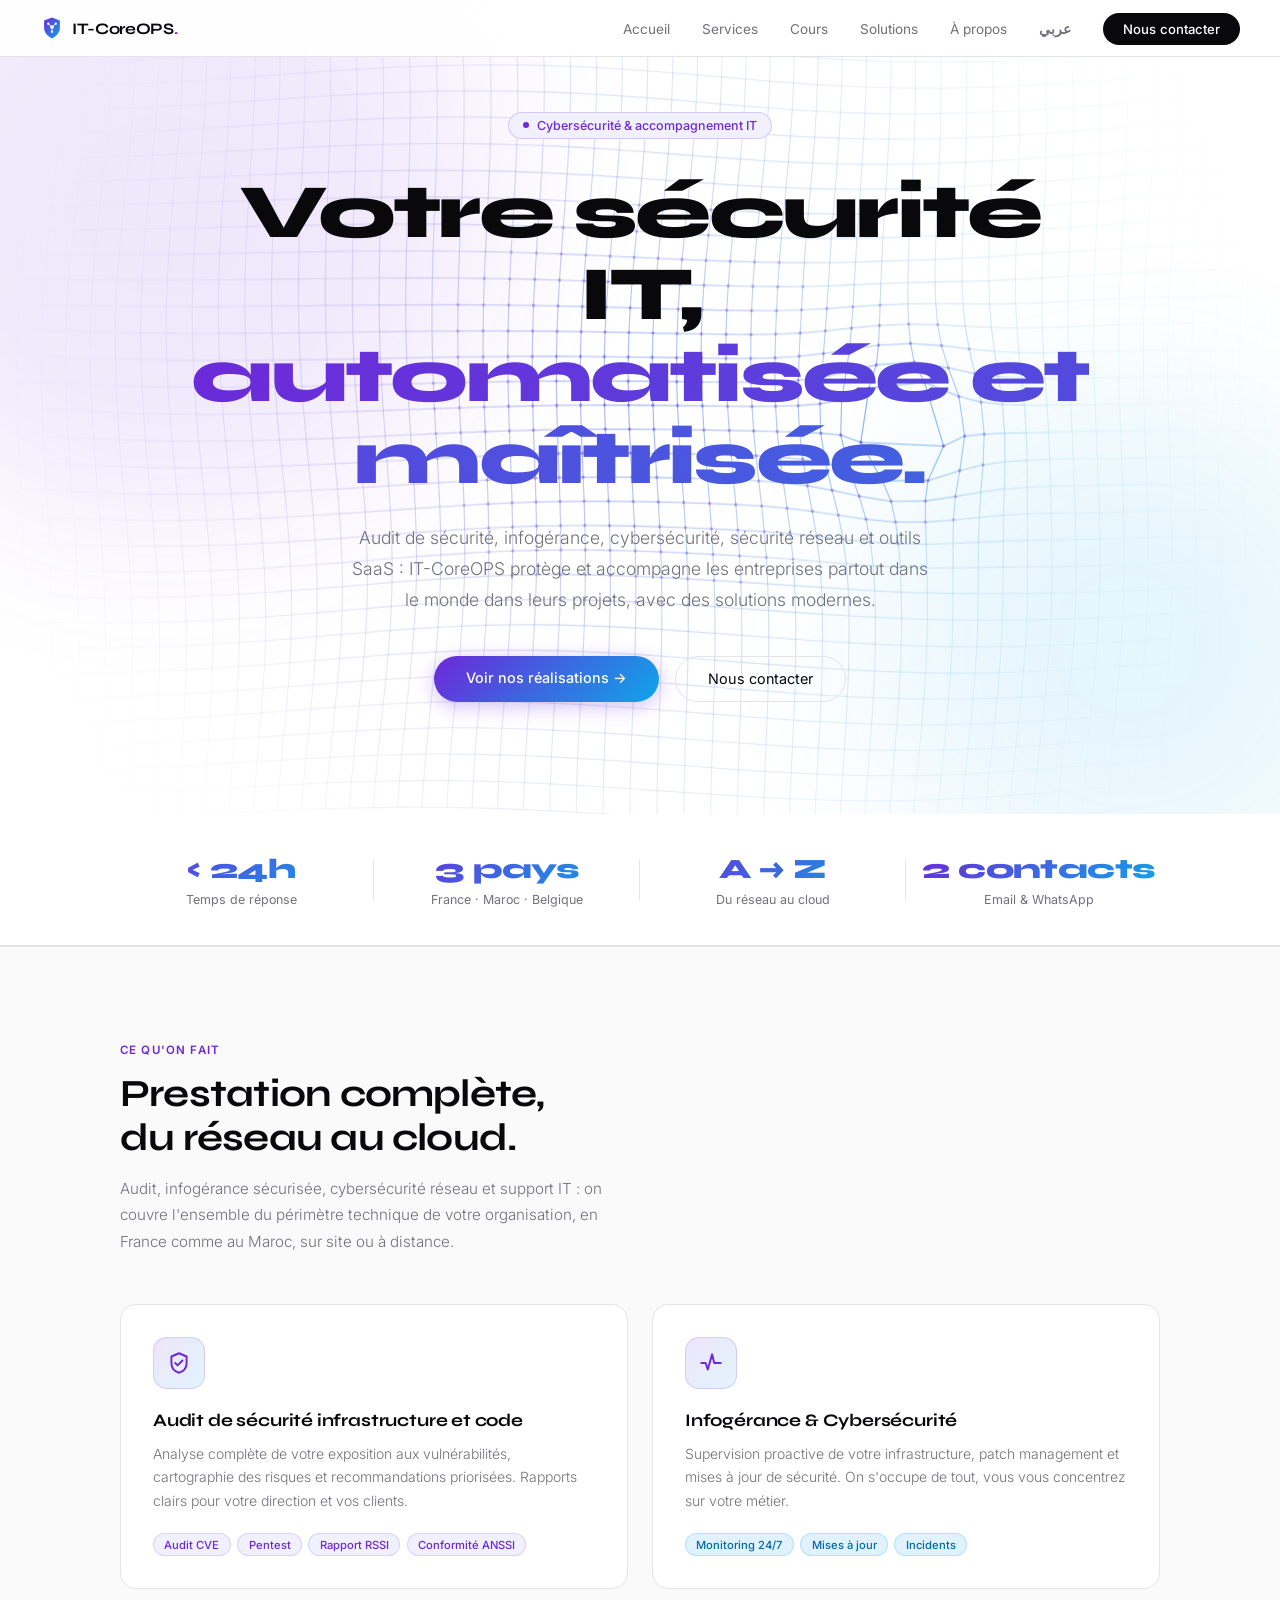
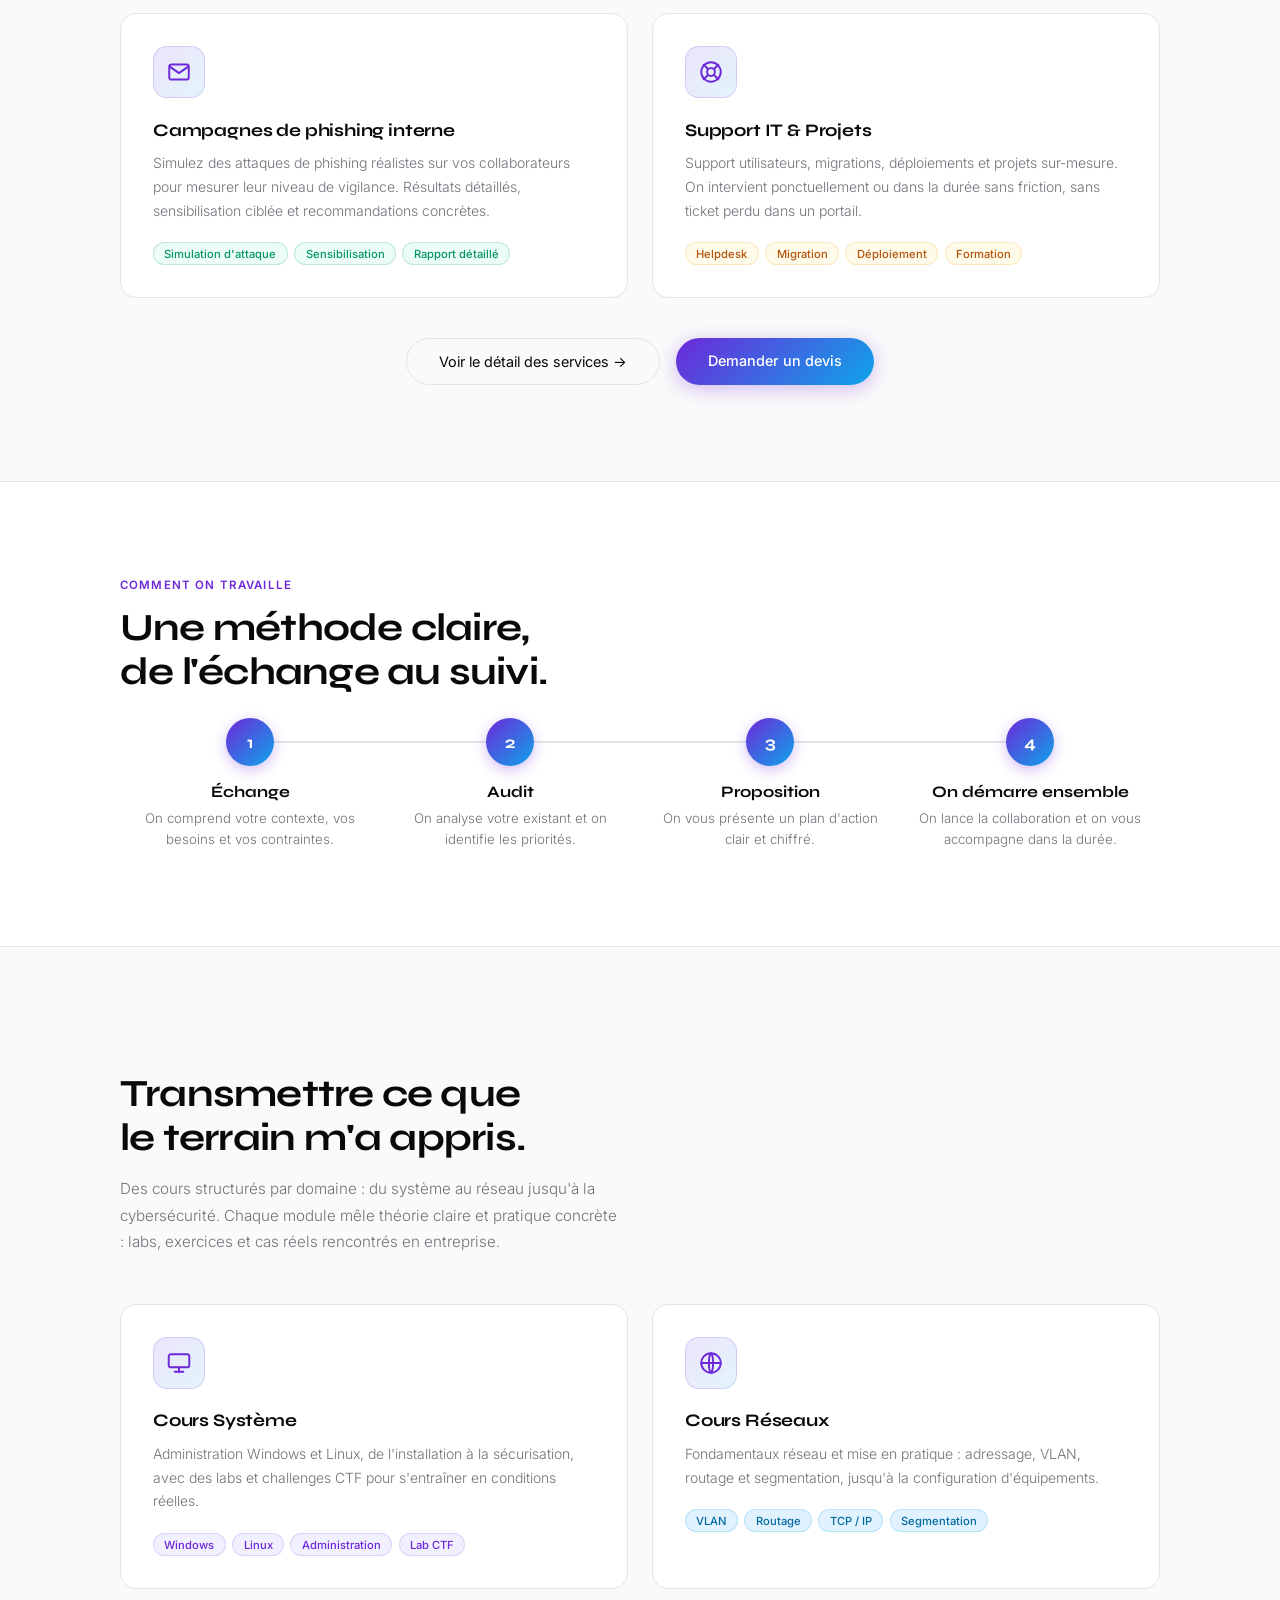
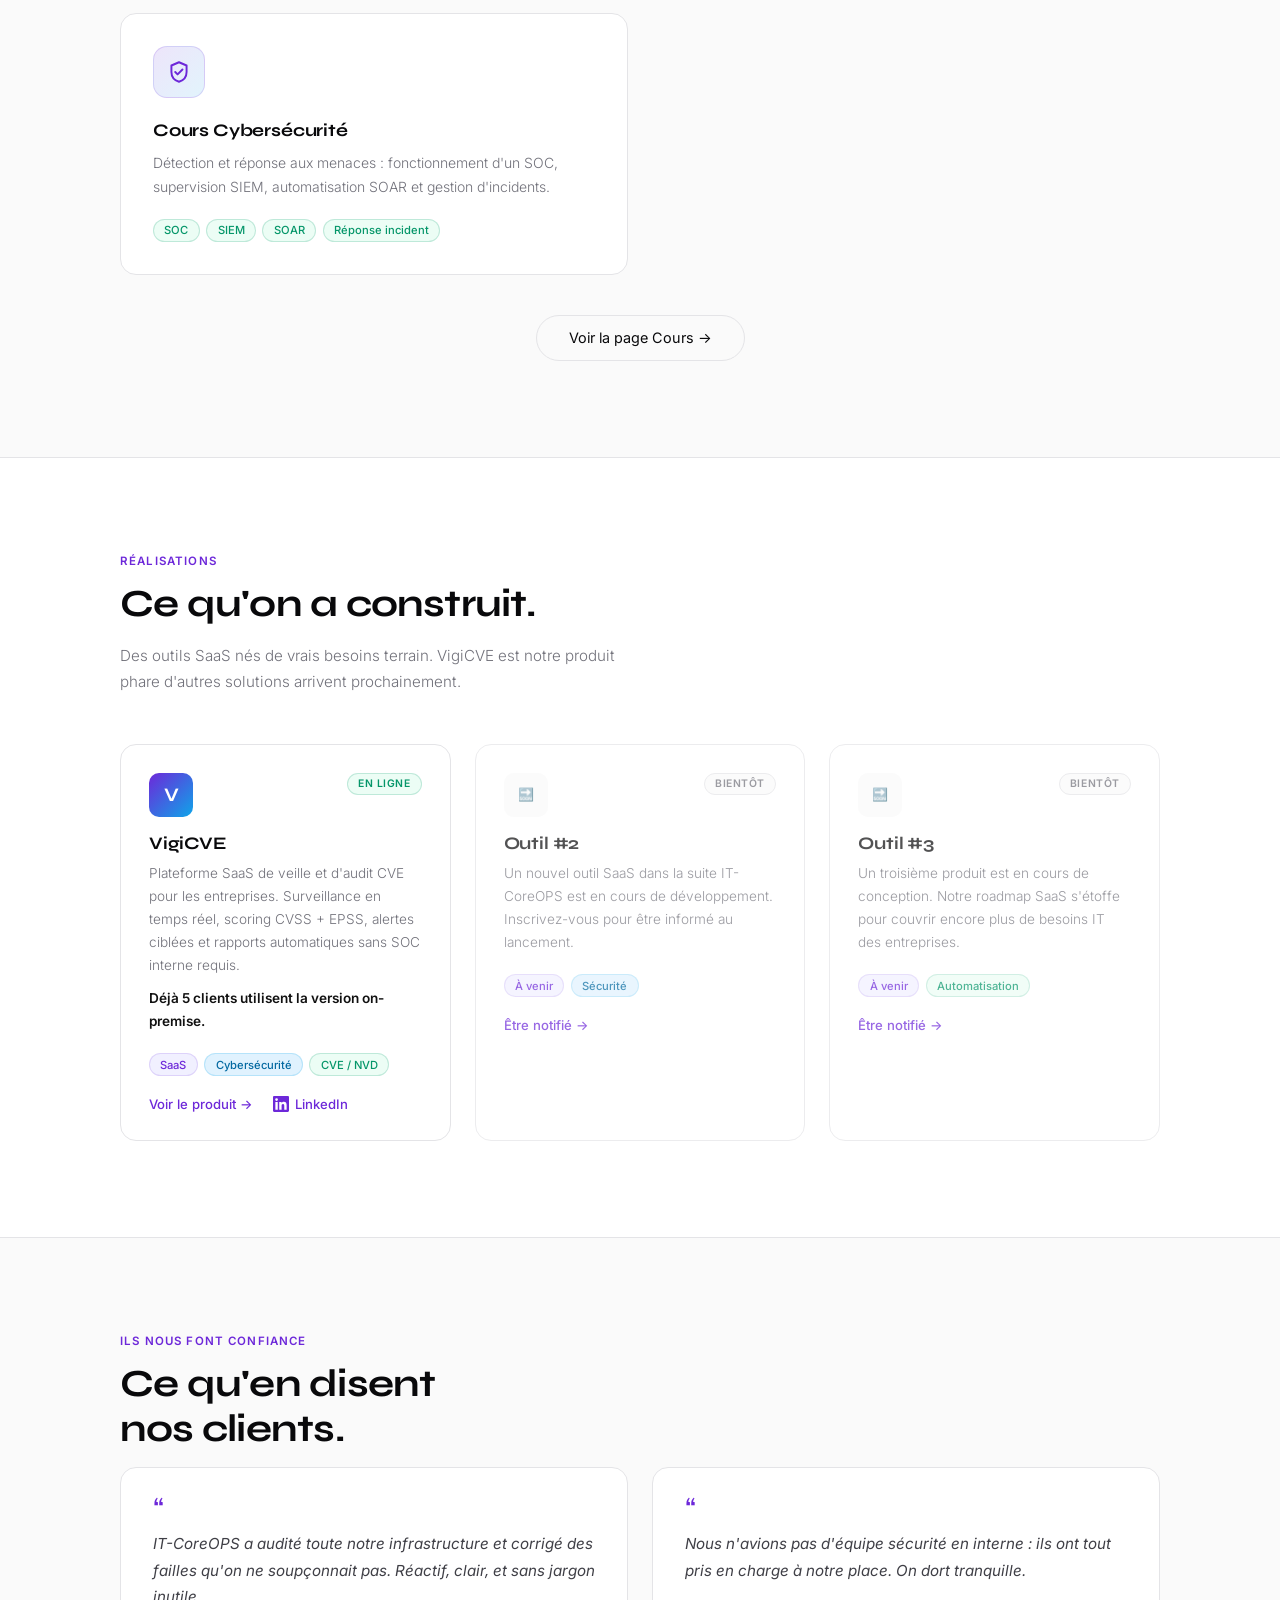
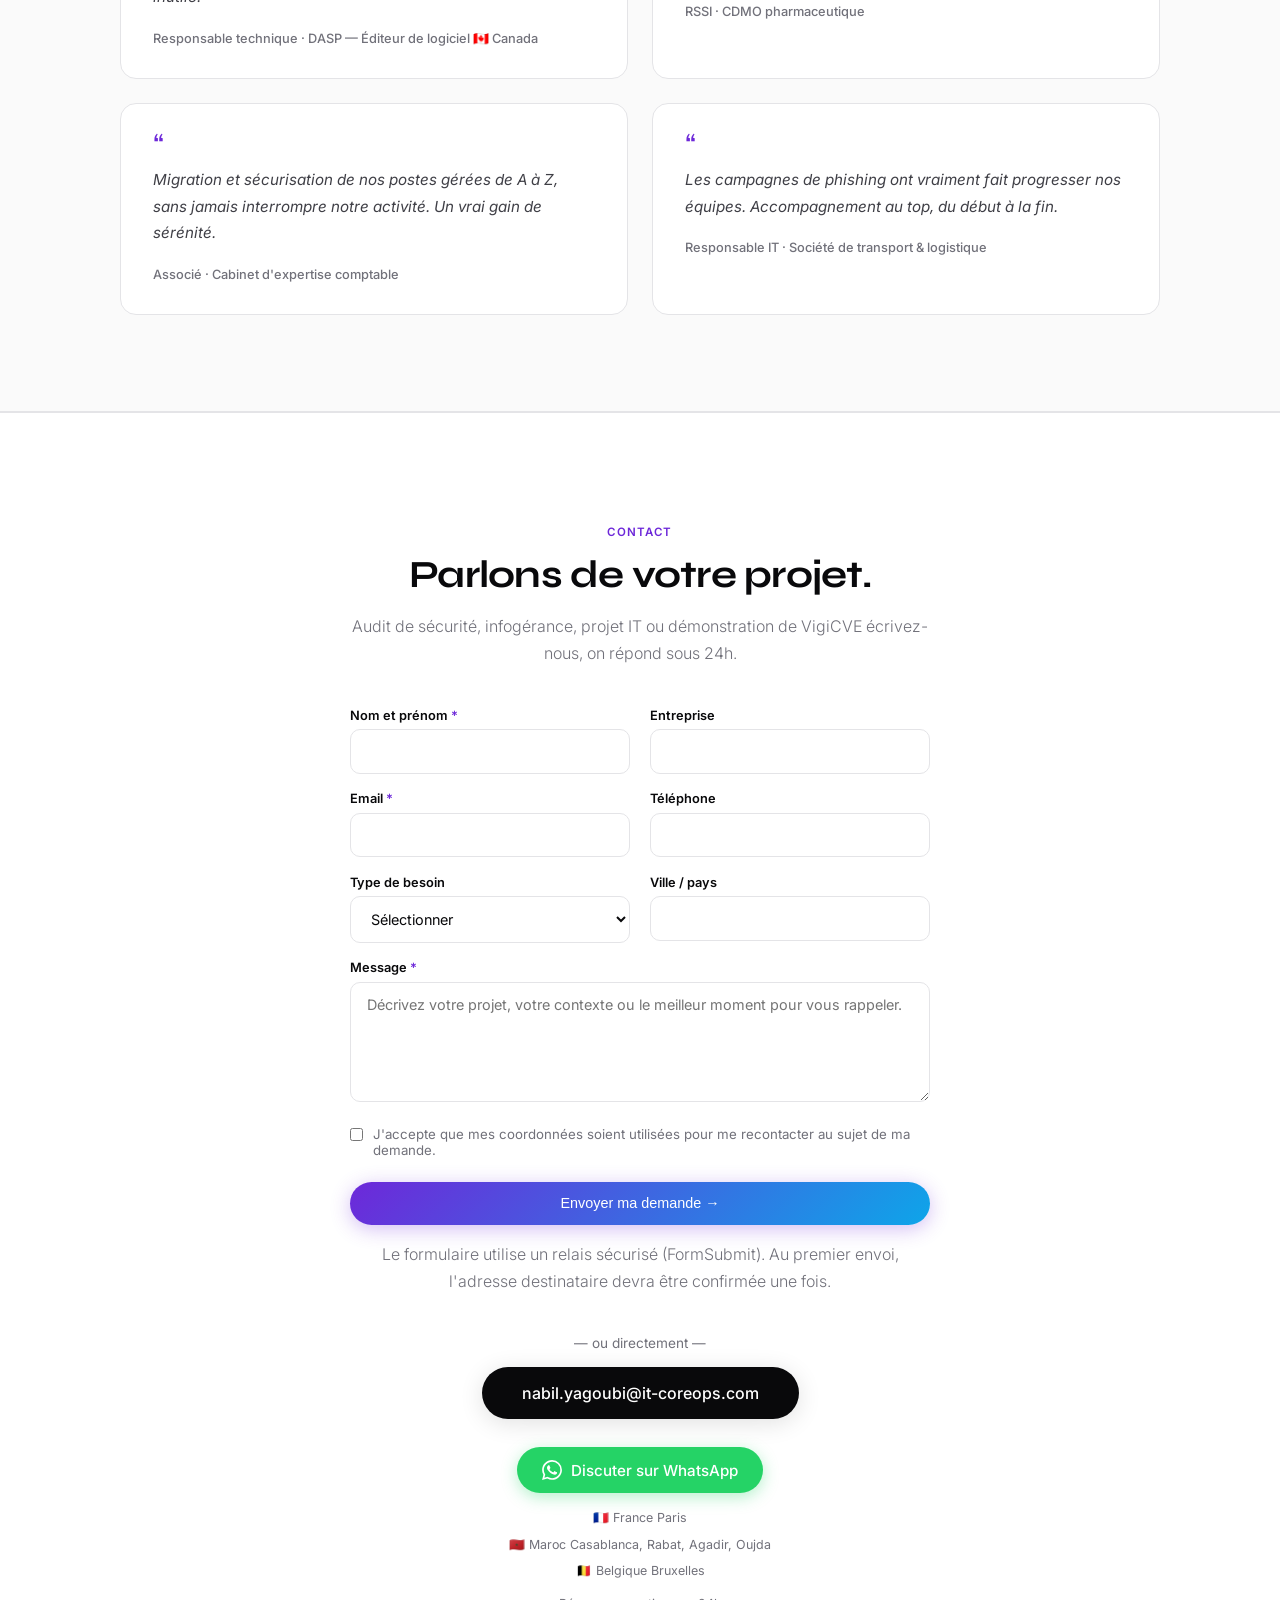
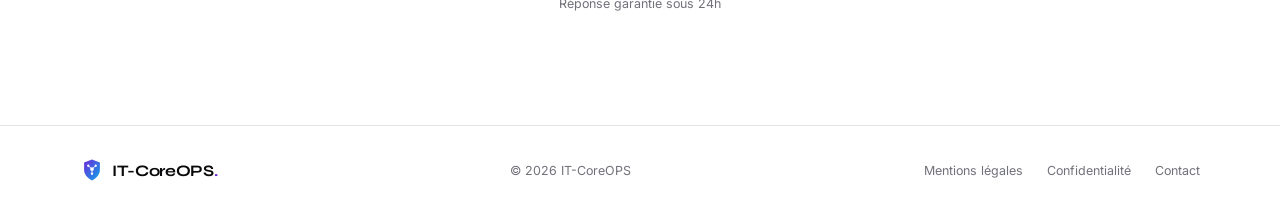
==== index.html @ c46dea43 "Fix icônes SVG (attributs inline) + cache-busting des assets CSS/JS Les icônes s'affichaient en noir" ====
<!DOCTYPE html>
<html lang="fr">
<head>
  <meta charset="UTF-8" />
  <meta name="viewport" content="width=device-width, initial-scale=1.0" />
  <title>IT-CoreOPS — Cybersécurité & infogérance pour entreprises</title>
  <meta name="description" content="IT-CoreOPS Audit de sécurité, infogérance, cybersécurité, sécurité réseau et outils SaaS. Basé en France, au Maroc et en Belgique." />
    <link rel="icon" type="image/svg+xml" href="favicon.svg" />
  <link rel="canonical" href="https://it-coreops.com/" />
  <link rel="alternate" hreflang="fr" href="https://it-coreops.com/" />
  <link rel="alternate" hreflang="ar" href="https://it-coreops.com/ar.html" />
  <link rel="alternate" hreflang="x-default" href="https://it-coreops.com/" />
  <meta name="robots" content="index, follow" />
  <meta property="og:type" content="website" />
  <meta property="og:site_name" content="IT-CoreOPS" />
  <meta property="og:locale" content="fr_FR" />
  <meta property="og:url" content="https://it-coreops.com/" />
  <meta property="og:title" content="IT-CoreOPS — Cybersécurité & infogérance pour entreprises" />
  <meta property="og:description" content="Audit de sécurité, infogérance, cybersécurité réseau et outils SaaS. Présent en France, au Maroc et en Belgique." />
  <meta property="og:image" content="https://it-coreops.com/og-image.png" />
  <meta property="og:image:width" content="1200" />
  <meta property="og:image:height" content="630" />
  <meta name="twitter:card" content="summary_large_image" />
  <meta name="twitter:title" content="IT-CoreOPS — Cybersécurité & infogérance pour entreprises" />
  <meta name="twitter:description" content="Audit de sécurité, infogérance, cybersécurité réseau et outils SaaS. Présent en France, au Maroc et en Belgique." />
  <meta name="twitter:image" content="https://it-coreops.com/og-image.png" />
  <script type="application/ld+json">
  {
    "@context": "https://schema.org",
    "@type": "Organization",
    "name": "IT-CoreOPS",
    "url": "https://it-coreops.com/",
    "logo": "https://it-coreops.com/logo.png",
    "image": "https://it-coreops.com/og-image.png",
    "description": "Audit de sécurité, infogérance, cybersécurité réseau et outils SaaS pour les entreprises.",
    "founder": { "@type": "Person", "name": "Nabil Yagoubi" },
    "areaServed": ["FR", "MA", "BE"],
    "knowsAbout": ["Cybersécurité", "Audit de sécurité", "Infogérance", "Sécurité réseau", "CVE", "SaaS"],
    "sameAs": ["https://www.linkedin.com/company/vigi-cve/"],
    "contactPoint": {
      "@type": "ContactPoint",
      "contactType": "customer support",
      "url": "https://it-coreops.com/#contact"
    }
  }
  </script>
  <link rel="preconnect" href="https://fonts.googleapis.com" />
  <link rel="preconnect" href="https://fonts.gstatic.com" crossorigin />
  <link href="https://fonts.googleapis.com/css2?family=Syne:wght@600;700;800&family=Inter:ital,wght@0,300;0,400;0,500;0,600;1,300&display=swap" rel="stylesheet" />
  <style>
    *, *::before, *::after { box-sizing: border-box; margin: 0; padding: 0; }

    :root {
      --white: #FFFFFF;
      --black: #09090B;
      --violet: #6D28D9;
      --violet-l: #7C3AED;
      --sky: #0EA5E9;
      --lavender: #F1F0FF;
      --surface: #FAFAFA;
      --border: #E4E4E7;
      --muted: #71717A;
      --dark: #18181B;
      --grad: linear-gradient(135deg, #6D28D9 0%, #0EA5E9 100%);
      --syne: 'Syne', sans-serif;
      --inter: 'Inter', sans-serif;
    }

    html { scroll-behavior: smooth; }

    body {
      font-family: var(--inter);
      background: var(--white);
      color: var(--black);
      overflow-x: hidden;
    }

    /* ─── NAV ─── */
    nav {
      position: fixed; top: 0; left: 0; right: 0; z-index: 100;
      display: flex; align-items: center; justify-content: space-between;
      padding: 1rem 2.5rem;
      background: rgba(255,255,255,0.88);
      backdrop-filter: blur(16px);
      border-bottom: 1px solid var(--border);
    }
    .logo {
      font-family: var(--syne); font-size: 1rem; font-weight: 700;
      color: var(--black); letter-spacing: -0.02em; text-decoration: none;
    }
    .logo-dot { color: var(--violet); }
    .nav-links { list-style: none; display: flex; align-items: center; gap: 2rem; }
    .nav-links a {
      font-size: 0.85rem; color: var(--muted); text-decoration: none; transition: color .2s;
    }
    .nav-links a:hover { color: var(--black); }
    .nav-btn {
      font-size: 0.82rem !important; font-weight: 500 !important;
      color: var(--white) !important; background: var(--black);
      padding: .5rem 1.25rem; border-radius: 100px; transition: opacity .2s !important;
    }
    .nav-btn:hover { opacity: .75; }

    /* ─── HERO ─── */
    .hero {
      position: relative; min-height: 68vh;
      display: flex; flex-direction: column;
      align-items: center; justify-content: center;
      text-align: center;
      padding: 7rem 2rem 3.5rem;
      overflow: hidden;
    }
    .blob {
      position: absolute; border-radius: 50%;
      filter: blur(90px); opacity: .10; pointer-events: none;
    }
    .blob-1 { width:650px;height:650px;background:var(--violet);top:-120px;left:-160px;animation:d1 20s ease-in-out infinite alternate; }
    .blob-2 { width:500px;height:500px;background:var(--sky);bottom:-80px;right:-100px;animation:d2 24s ease-in-out infinite alternate; }
    @keyframes d1 { to { transform:translate(60px,40px); } }
    @keyframes d2 { to { transform:translate(-50px,-30px); } }

    /* Maillage animé en fond du hero */
    .hero-mesh { position:absolute; inset:0; width:100%; height:100%; z-index:0; pointer-events:none; }
    .hero > *:not(.hero-mesh):not(.blob) { position:relative; z-index:2; }

    .hero-tag {
      display: inline-flex; align-items: center; gap: .45rem;
      font-size: .78rem; font-weight: 500; color: var(--violet);
      background: var(--lavender); border: 1px solid rgba(109,40,217,.2);
      padding: .3rem .9rem; border-radius: 100px; margin-bottom: 2rem;
    }
    .tag-dot {
      width:6px;height:6px;border-radius:50%;background:var(--violet);
      animation: pulse 2s ease-in-out infinite;
    }
    @keyframes pulse { 0%,100%{transform:scale(1);opacity:1} 50%{transform:scale(.7);opacity:.5} }

    .hero h1 {
      font-family: var(--syne);
      font-size: clamp(2.6rem, 6vw, 5.2rem);
      font-weight: 800; line-height: 1.07; letter-spacing: -.035em;
      max-width: 900px; margin-bottom: 1.5rem;
    }
    .g { background: var(--grad); -webkit-background-clip:text; -webkit-text-fill-color:transparent; background-clip:text; background-size:220% 220%; animation:itcGrad 9s ease infinite; }
    @keyframes itcGrad { 0%,100%{background-position:0% 50%;} 50%{background-position:100% 50%;} }
    @media (prefers-reduced-motion:reduce) { .g { animation:none; } }

    .hero-sub {
      font-size: 1.1rem; color: var(--muted); max-width: 54ch;
      line-height: 1.75; font-weight: 300; margin-bottom: 2.5rem;
    }
    .hero-actions { display:flex; gap:1rem; justify-content:center; flex-wrap:wrap; margin-bottom:3.5rem; }

    .btn-g {
      font-size:.9rem; font-weight:500; padding:.85rem 2rem;
      background:var(--grad); color:var(--white); border:none;
      border-radius:100px; text-decoration:none; cursor:pointer;
      transition:opacity .2s, transform .2s;
      box-shadow:0 4px 20px rgba(109,40,217,.3);
    }
    .btn-g:hover { opacity:.88; transform:translateY(-1px); }

    .btn-out {
      font-size:.9rem; font-weight:400; padding:.85rem 2rem;
      background:transparent; color:var(--black);
      border:1.5px solid var(--border); border-radius:100px;
      text-decoration:none; transition:border-color .2s, background .2s;
    }
    .btn-out:hover { border-color:#A1A1AA; background:var(--surface); }

    .flags {
      display:flex; gap:1.5rem; justify-content:center; flex-wrap:wrap;
      font-size:.82rem; color:var(--muted);
    }
    .flag-item { display:flex; align-items:center; gap:.4rem; }
    .flag-sep { color:var(--border); }

    /* ─── SECTION SHARED ─── */
    .section { max-width:1120px; margin:0 auto; padding:6rem 2.5rem; }
    .eyebrow {
      font-size:.72rem; font-weight:600; letter-spacing:.1em;
      text-transform:uppercase; color:var(--violet); margin-bottom:.9rem;
    }
    .section-h {
      font-family:var(--syne); font-size:clamp(1.8rem,3vw,2.6rem);
      font-weight:700; letter-spacing:-.02em; line-height:1.15; margin-bottom:1rem;
    }
    .section-sub {
      color:var(--muted); font-size:.95rem; line-height:1.75;
      font-weight:300; max-width:56ch; margin-bottom:3rem;
    }

    /* ─── SERVICES ─── */
    .services-bg { background:var(--surface); border-top:1px solid var(--border); border-bottom:1px solid var(--border); }

    .services-grid {
      display:grid; grid-template-columns:repeat(2,1fr); gap:1.5rem;
    }
    .scard {
      background:var(--white); border:1.5px solid var(--border);
      border-radius:16px; padding:2rem;
      transition:border-color .2s, box-shadow .2s, transform .2s;
      position:relative; overflow:hidden;
    }
    .scard::before {
      content:''; position:absolute; top:0;left:0;right:0; height:3px;
      background:var(--grad); transform:scaleX(0); transform-origin:left;
      transition:transform .3s ease;
    }
    .scard:hover { border-color:rgba(109,40,217,.25); box-shadow:0 8px 30px rgba(109,40,217,.07); transform:translateY(-3px); }
    .scard:hover::before { transform:scaleX(1); }

    .scard-icon { font-size:1.6rem; margin-bottom:1.25rem; }
    .scard-title { font-family:var(--syne); font-size:1.1rem; font-weight:700; margin-bottom:.65rem; letter-spacing:-.01em; }
    .scard-desc { font-size:.875rem; color:var(--muted); line-height:1.7; font-weight:300; margin-bottom:1.25rem; }
    .tag-row { display:flex; flex-wrap:wrap; gap:.4rem; }
    .stag {
      font-size:.7rem; font-weight:500; padding:.22rem .65rem;
      background:var(--lavender); color:var(--violet);
      border-radius:100px; border:1px solid rgba(109,40,217,.15);
    }
    .stag-sky { background:#E0F2FE; color:#0369A1; border-color:rgba(14,165,233,.2); }
    .stag-green { background:#ECFDF5; color:#059669; border-color:rgba(5,150,105,.2); }
    .stag-amber { background:#FFFBEB; color:#B45309; border-color:rgba(245,158,11,.2); }

    /* ─── IA ─── */
    .ia-bg { background:var(--black); color:var(--white); }

    .ia-inner {
      max-width:1120px; margin:0 auto; padding:6rem 2.5rem;
      display:grid; grid-template-columns:1fr 1fr; gap:5rem; align-items:center;
    }
    .ia-inner .eyebrow { color:var(--sky); }
    .ia-inner .section-h { color:var(--white); }
    .ia-inner .section-sub { color:#A1A1AA; margin-bottom:2rem; }

    .ia-pills { display:flex; flex-direction:column; gap:.75rem; }
    .ia-pill {
      display:flex; align-items:flex-start; gap:.9rem;
      background:#111113; border:1px solid #27272A;
      border-radius:12px; padding:1rem 1.25rem;
      transition:border-color .2s;
    }
    .ia-pill:hover { border-color:#3F3F46; }
    .ia-pill-icon { font-size:1.1rem; flex-shrink:0; margin-top:.1rem; }
    .ia-pill-title { font-weight:500; font-size:.88rem; margin-bottom:.2rem; }
    .ia-pill-desc { font-size:.8rem; color:#71717A; line-height:1.6; }

    .ia-visual {
      background:#0D0D0F; border:1px solid #27272A;
      border-radius:16px; padding:1.5rem; position:relative; overflow:hidden;
    }
    .ia-visual::before {
      content:''; position:absolute;
      top:-60px; right:-60px; width:200px; height:200px;
      background:radial-gradient(circle, rgba(109,40,217,.3) 0%, transparent 70%);
    }
    .ia-bar { margin-bottom:1rem; }
    .ia-bar-label {
      display:flex; justify-content:space-between;
      font-size:.72rem; color:#71717A; margin-bottom:.4rem;
    }
    .ia-bar-label span:last-child { color:var(--sky); }
    .bar-track { height:5px; background:#27272A; border-radius:3px; overflow:hidden; }
    .bar-fill { height:100%; border-radius:3px; background:var(--grad); }
    .ia-stat-grid { display:grid; grid-template-columns:1fr 1fr; gap:.75rem; margin-top:1.5rem; }
    .ia-stat {
      background:#111113; border:1px solid #27272A;
      border-radius:10px; padding:.9rem 1rem; text-align:center;
    }
    .ia-stat-val {
      font-family:var(--syne); font-size:1.4rem; font-weight:700;
      background:var(--grad); -webkit-background-clip:text;
      -webkit-text-fill-color:transparent; background-clip:text;
    }
    .ia-stat-label { font-size:.72rem; color:#71717A; margin-top:.2rem; }

    /* ─── RÉALISATIONS ─── */
    .projects-grid { display:grid; grid-template-columns:repeat(3,1fr); gap:1.5rem; }

    .pcard {
      border:1.5px solid var(--border); border-radius:16px;
      overflow:hidden; transition:transform .2s, box-shadow .2s;
      background:var(--white);
    }
    .pcard:hover { transform:translateY(-4px); box-shadow:0 12px 40px rgba(0,0,0,.08); }

    .pcard-header {
      padding:1.75rem 1.75rem 1rem;
      display:flex; align-items:flex-start; justify-content:space-between;
    }
    .pcard-logo {
      width:44px; height:44px; border-radius:10px;
      display:flex; align-items:center; justify-content:center;
      font-size:1.2rem; font-weight:700; font-family:var(--syne);
    }
    .logo-vigicve { background:var(--grad); color:var(--white); }
    .logo-soon { background:var(--surface); color:var(--muted); font-size:.8rem; }

    .pcard-badge {
      font-size:.65rem; font-weight:600; letter-spacing:.05em;
      padding:.22rem .65rem; border-radius:100px; text-transform:uppercase;
    }
    .badge-live { background:#ECFDF5; color:#059669; border:1px solid rgba(5,150,105,.2); }
    .badge-soon { background:var(--surface); color:var(--muted); border:1px solid var(--border); }

    .pcard-body { padding:0 1.75rem 1.75rem; }
    .pcard-title { font-family:var(--syne); font-size:1.1rem; font-weight:700; margin-bottom:.5rem; letter-spacing:-.01em; }
    .pcard-desc { font-size:.85rem; color:var(--muted); line-height:1.7; font-weight:300; margin-bottom:1.25rem; }
    .pcard-tags { display:flex; flex-wrap:wrap; gap:.4rem; }

    .pcard-link {
      display:inline-flex; align-items:center; gap:.35rem;
      font-size:.82rem; font-weight:500; color:var(--violet);
      text-decoration:none; margin-top:1.25rem;
      transition:gap .2s;
    }
    .pcard-link:hover { gap:.6rem; }

    /* ─── CTA ─── */
    .cta-section { padding:7rem 2.5rem; text-align:center; }
    .cta-inner { max-width:580px; margin:0 auto; }
    .cta-inner .section-h { margin-bottom:1rem; }
    .cta-inner p { color:var(--muted); font-size:1rem; line-height:1.7; font-weight:300; margin-bottom:2.5rem; }
    .cta-email {
      display:inline-block; font-size:1rem; font-weight:500;
      color:var(--white); background:var(--black);
      padding:1rem 2.5rem; border-radius:100px; text-decoration:none;
      transition:opacity .2s, transform .2s;
      box-shadow:0 4px 24px rgba(0,0,0,.12);
    }
    .cta-email:hover { opacity:.82; transform:translateY(-2px); }
    .cta-note { margin-top:1rem; font-size:.78rem; color:var(--muted); }

    /* ─── FOOTER ─── */
    footer { border-top:1px solid var(--border); padding:2rem 2.5rem; }
    .footer-inner {
      max-width:1120px; margin:0 auto;
      display:flex; justify-content:space-between; align-items:center;
    }
    .footer-copy { font-size:.78rem; color:var(--muted); }
    .footer-right { display:flex; gap:1.5rem; }
    .footer-link { font-size:.78rem; color:var(--muted); text-decoration:none; transition:color .2s; }
    .footer-link:hover { color:var(--black); }

    /* ─── BANDE DE CONFIANCE ─── */
    .trust-band { background:var(--white); border-bottom:1px solid var(--border); }
    .trust-inner { max-width:1120px; margin:0 auto; padding:2.4rem 2.5rem; display:grid; grid-template-columns:repeat(4,1fr); gap:1.5rem; }
    .trust-item { text-align:center; position:relative; }
    .trust-item:not(:last-child)::after { content:''; position:absolute; right:-.75rem; top:50%; transform:translateY(-50%); height:40px; width:1px; background:var(--border); }
    .trust-item b { display:block; font-family:var(--syne); font-size:1.75rem; font-weight:800; letter-spacing:-.02em; background:var(--grad); -webkit-background-clip:text; background-clip:text; -webkit-text-fill-color:transparent; }
    .trust-item span { display:block; font-size:.78rem; color:var(--muted); margin-top:.35rem; }
    @media (max-width:720px) { .trust-inner { grid-template-columns:1fr 1fr; gap:2rem 1rem; } .trust-item:nth-child(2)::after { display:none; } }

    /* ─── APPARITION AU SCROLL ─── */
    .reveal { opacity:0; transform:translateY(28px); transition:opacity .7s cubic-bezier(.22,.61,.36,1), transform .7s cubic-bezier(.22,.61,.36,1); }
    .reveal.in { opacity:1; transform:none; }
    @media (prefers-reduced-motion:reduce) { .reveal { opacity:1 !important; transform:none !important; transition:none; } }

    /* ─── RESPONSIVE ─── */
    @media (max-width:960px) {
      .nav-links { display:none; }
      .services-grid { grid-template-columns:1fr; }
      .ia-inner { grid-template-columns:1fr; gap:3rem; }
      .projects-grid { grid-template-columns:1fr; }
    }
    /* ─── PROCESS / STEPS ─── */
    .steps { display:flex; margin-top:1.5rem; }
    .step { flex:1; position:relative; padding:0 .75rem; text-align:center; }
    .step:not(:last-child)::after { content:''; position:absolute; top:23px; left:50%; width:100%; height:2px; background:var(--border); z-index:0; }
    .step-num { width:48px; height:48px; border-radius:50%; background:var(--grad); color:#fff; font-family:var(--syne); font-weight:700; font-size:1.05rem; display:flex; align-items:center; justify-content:center; margin:0 auto 1rem; position:relative; z-index:1; box-shadow:0 4px 14px rgba(109,40,217,.3); }
    .step-title { font-family:var(--syne); font-weight:700; font-size:1rem; margin-bottom:.4rem; }
    .step-desc { font-size:.83rem; color:var(--muted); line-height:1.6; font-weight:300; }
    @media (max-width:820px) {
      .steps { flex-direction:column; gap:1.75rem; }
      .step { padding:0; }
      .step:not(:last-child)::after { display:none; }
    }

    /* ─── FORMULAIRE CONTACT ─── */
    .cform { max-width:720px; margin:2.5rem auto 0; text-align:left; }
    .cform-grid { display:grid; grid-template-columns:1fr 1fr; gap:1.1rem 1.25rem; }
    .cform .full { grid-column:1 / -1; }
    .cform label.fld { display:block; font-size:.8rem; font-weight:600; margin-bottom:.4rem; color:var(--black); }
    .cform .req { color:var(--violet); }
    .cform input, .cform select, .cform textarea {
      width:100%; padding:.8rem 1rem; border:1.5px solid var(--border); border-radius:10px;
      font-family:inherit; font-size:.9rem; background:var(--white); color:var(--black); transition:border-color .2s;
    }
    .cform input:focus, .cform select:focus, .cform textarea:focus { outline:none; border-color:var(--violet); }
    .cform textarea { resize:vertical; min-height:120px; }
    .cform-consent { display:flex; align-items:flex-start; gap:.6rem; font-size:.83rem; color:var(--muted); margin:1.25rem 0 1.5rem; }
    .cform-consent input { width:auto; margin-top:.15rem; flex-shrink:0; }
    .cform-submit { width:100%; justify-content:center; border:none; cursor:pointer; }
    .cform-hint { font-size:.75rem; color:var(--muted); margin-top:1rem; text-align:center; }
    @media (max-width:620px) { .cform-grid { grid-template-columns:1fr; } }

    @media (prefers-reduced-motion:reduce) {
      .blob,.tag-dot { animation:none; }
      .btn-g:hover,.cta-email:hover,.pcard:hover,.scard:hover { transform:none; }
    }
  </style>
  <link rel="stylesheet" href="ui.css?v=2" />
</head>
<body>

<!-- NAV -->
<nav>
  <a href="#" class="logo" style="display:inline-flex;align-items:center;gap:.5rem"><img src="logo.svg" alt="" width="24" height="24" style="display:block"/><span>IT-CoreOPS<span class="logo-dot">.</span></span></a>
  <ul class="nav-links">
    <li><a href="#">Accueil</a></li>
    <li><a href="services.html">Services</a></li>
    <li><a href="cours.html">Cours</a></li>
    <li><a href="solutions.html">Solutions</a></li>
    <li><a href="a-propos.html">À propos</a></li>
    <li><a href="ar.html" style="font-weight:600">عربي</a></li>
    <li><a href="#contact" class="nav-btn">Nous contacter</a></li>
  </ul>
</nav>

<!-- HERO -->
<section class="hero">
  <canvas class="hero-mesh" id="heroMesh" aria-hidden="true"></canvas>
  <div class="blob blob-1"></div>
  <div class="blob blob-2"></div>

  <div class="hero-tag"><span class="tag-dot"></span>Cybersécurité &amp; accompagnement IT</div>

  <h1>
    Votre sécurité IT,<br />
    <span class="g">automatisée et maîtrisée.</span>
  </h1>

  <p class="hero-sub">
    Audit de sécurité, infogérance, cybersécurité, sécurité réseau et outils SaaS : IT-CoreOPS protège et accompagne les entreprises partout dans le monde dans leurs projets, avec des solutions modernes.
  </p>

  <div class="hero-actions">
    <a href="#realisations" class="btn-g">Voir nos réalisations →</a>
    <a href="#contact" class="btn-out">Nous contacter</a>
  </div>
</section>

<!-- BANDE DE CONFIANCE -->
<div class="trust-band">
  <div class="trust-inner">
    <div class="trust-item"><b>&lt; 24h</b><span>Temps de réponse</span></div>
    <div class="trust-item"><b>3 pays</b><span>France · Maroc · Belgique</span></div>
    <div class="trust-item"><b>A → Z</b><span>Du réseau au cloud</span></div>
    <div class="trust-item"><b>2 contacts</b><span>Email &amp; WhatsApp</span></div>
  </div>
</div>

<!-- SERVICES -->
<div class="services-bg" id="services">
  <div class="section">
    <div class="eyebrow">Ce qu'on fait</div>
    <h2 class="section-h">Prestation complète,<br/>du réseau au cloud.</h2>
    <p class="section-sub">
      Audit, infogérance sécurisée, cybersécurité réseau et support IT : on couvre l'ensemble du périmètre technique de votre organisation, en France comme au Maroc, sur site ou à distance.
    </p>

    <div class="services-grid">
      <div class="scard">
        <div class="scard-icon"><svg viewBox="0 0 24 24" fill="none" stroke="#6D28D9" stroke-width="1.8" stroke-linecap="round" stroke-linejoin="round"><path d="M12 3l7 3v6c0 4.6-3.1 7.8-7 9-3.9-1.2-7-4.4-7-9V6l7-3z"/><path d="M8.5 12l2.2 2.2 4.5-4.5"/></svg></div>
        <div class="scard-title">Audit de sécurité infrastructure et code</div>
        <div class="scard-desc">Analyse complète de votre exposition aux vulnérabilités, cartographie des risques et recommandations priorisées. Rapports clairs pour votre direction et vos clients.</div>
        <div class="tag-row">
          <span class="stag">Audit CVE</span>
          <span class="stag">Pentest</span>
          <span class="stag">Rapport RSSI</span>
          <span class="stag">Conformité ANSSI</span>
        </div>
      </div>

      <div class="scard">
        <div class="scard-icon"><svg viewBox="0 0 24 24" fill="none" stroke="#6D28D9" stroke-width="1.8" stroke-linecap="round" stroke-linejoin="round"><path d="M3 12h4l2 6 4-14 2 8h6"/></svg></div>
        <div class="scard-title">Infogérance & Cybersécurité</div>
        <div class="scard-desc">Supervision proactive de votre infrastructure, patch management et mises à jour de sécurité. On s'occupe de tout, vous vous concentrez sur votre métier.</div>
        <div class="tag-row">
          <span class="stag stag-sky">Monitoring 24/7</span>
          <span class="stag stag-sky">Mises à jour</span>
          <span class="stag stag-sky">Incidents</span>
        </div>
      </div>

      <div class="scard">
        <div class="scard-icon"><svg viewBox="0 0 24 24" fill="none" stroke="#6D28D9" stroke-width="1.8" stroke-linecap="round" stroke-linejoin="round"><rect x="3" y="5" width="18" height="14" rx="2"/><path d="M3.5 7l8.5 6 8.5-6"/></svg></div>
        <div class="scard-title">Campagnes de phishing interne</div>
        <div class="scard-desc">Simulez des attaques de phishing réalistes sur vos collaborateurs pour mesurer leur niveau de vigilance. Résultats détaillés, sensibilisation ciblée et recommandations concrètes.</div>
        <div class="tag-row">
          <span class="stag stag-green">Simulation d'attaque</span>
          <span class="stag stag-green">Sensibilisation</span>
          <span class="stag stag-green">Rapport détaillé</span>
        </div>
      </div>

      <div class="scard">
        <div class="scard-icon"><svg viewBox="0 0 24 24" fill="none" stroke="#6D28D9" stroke-width="1.8" stroke-linecap="round" stroke-linejoin="round"><circle cx="12" cy="12" r="9"/><circle cx="12" cy="12" r="3.6"/><line x1="5.3" y1="5.3" x2="9.2" y2="9.2"/><line x1="14.8" y1="14.8" x2="18.7" y2="18.7"/><line x1="18.7" y1="5.3" x2="14.8" y2="9.2"/><line x1="9.2" y1="14.8" x2="5.3" y2="18.7"/></svg></div>
        <div class="scard-title">Support IT & Projets</div>
        <div class="scard-desc">Support utilisateurs, migrations, déploiements et projets sur-mesure. On intervient ponctuellement ou dans la durée sans friction, sans ticket perdu dans un portail.</div>
        <div class="tag-row">
          <span class="stag stag-amber">Helpdesk</span>
          <span class="stag stag-amber">Migration</span>
          <span class="stag stag-amber">Déploiement</span>
          <span class="stag stag-amber">Formation</span>
        </div>
      </div>
    </div>

    <div style="text-align:center;margin-top:2.5rem;display:flex;gap:1rem;justify-content:center;flex-wrap:wrap">
      <a href="services.html" class="btn-out" style="display:inline-block">Voir le détail des services →</a>
      <a href="mailto:nabil.yagoubi@it-coreops.com?subject=Demande%20de%20devis%20IT-CoreOPS&body=Bonjour,%0A%0AJe%20souhaite%20obtenir%20un%20devis%20pour%20:%0A%0ACordialement" class="btn-g" style="display:inline-block">Demander un devis</a>
    </div>
  </div>
</div>

<!-- COMMENT ON TRAVAILLE -->
<div class="section" id="process">
  <div class="eyebrow">Comment on travaille</div>
  <h2 class="section-h">Une méthode claire,<br/>de l'échange au suivi.</h2>

  <div class="steps">
    <div class="step">
      <div class="step-num">1</div>
      <div class="step-title">Échange</div>
      <div class="step-desc">On comprend votre contexte, vos besoins et vos contraintes.</div>
    </div>
    <div class="step">
      <div class="step-num">2</div>
      <div class="step-title">Audit</div>
      <div class="step-desc">On analyse votre existant et on identifie les priorités.</div>
    </div>
    <div class="step">
      <div class="step-num">3</div>
      <div class="step-title">Proposition</div>
      <div class="step-desc">On vous présente un plan d'action clair et chiffré.</div>
    </div>
    <div class="step">
      <div class="step-num">4</div>
      <div class="step-title">On démarre ensemble</div>
      <div class="step-desc">On lance la collaboration et on vous accompagne dans la durée.</div>
    </div>
  </div>
</div>

<!-- COURS -->
<div class="services-bg" id="cours">
  <div class="section">
    <div class="eyebrow">Cours & transmission</div>
    <h2 class="section-h">Transmettre ce que<br/>le terrain m'a appris.</h2>
    <p class="section-sub">
      Des cours structurés par domaine : du système au réseau jusqu'à la cybersécurité. Chaque module mêle théorie claire et pratique concrète : labs, exercices et cas réels rencontrés en entreprise.
    </p>

    <div class="services-grid">
      <div class="scard">
        <div class="scard-icon"><svg viewBox="0 0 24 24" fill="none" stroke="#6D28D9" stroke-width="1.8" stroke-linecap="round" stroke-linejoin="round"><rect x="2.5" y="4" width="19" height="12" rx="2"/><line x1="8" y1="20" x2="16" y2="20"/><line x1="12" y1="16" x2="12" y2="20"/></svg></div>
        <div class="scard-title">Cours Système</div>
        <div class="scard-desc">Administration Windows et Linux, de l'installation à la sécurisation, avec des labs et challenges CTF pour s'entraîner en conditions réelles.</div>
        <div class="tag-row">
          <span class="stag">Windows</span>
          <span class="stag">Linux</span>
          <span class="stag">Administration</span>
          <span class="stag">Lab CTF</span>
        </div>
      </div>

      <div class="scard">
        <div class="scard-icon"><svg viewBox="0 0 24 24" fill="none" stroke="#6D28D9" stroke-width="1.8" stroke-linecap="round" stroke-linejoin="round"><circle cx="12" cy="12" r="9"/><line x1="3" y1="12" x2="21" y2="12"/><path d="M12 3c2.6 2.6 2.6 15.4 0 18M12 3c-2.6 2.6-2.6 15.4 0 18"/></svg></div>
        <div class="scard-title">Cours Réseaux</div>
        <div class="scard-desc">Fondamentaux réseau et mise en pratique : adressage, VLAN, routage et segmentation, jusqu'à la configuration d'équipements.</div>
        <div class="tag-row">
          <span class="stag stag-sky">VLAN</span>
          <span class="stag stag-sky">Routage</span>
          <span class="stag stag-sky">TCP / IP</span>
          <span class="stag stag-sky">Segmentation</span>
        </div>
      </div>

      <div class="scard">
        <div class="scard-icon"><svg viewBox="0 0 24 24" fill="none" stroke="#6D28D9" stroke-width="1.8" stroke-linecap="round" stroke-linejoin="round"><path d="M12 3l7 3v6c0 4.6-3.1 7.8-7 9-3.9-1.2-7-4.4-7-9V6l7-3z"/><path d="M8.5 12l2.2 2.2 4.5-4.5"/></svg></div>
        <div class="scard-title">Cours Cybersécurité</div>
        <div class="scard-desc">Détection et réponse aux menaces : fonctionnement d'un SOC, supervision SIEM, automatisation SOAR et gestion d'incidents.</div>
        <div class="tag-row">
          <span class="stag stag-green">SOC</span>
          <span class="stag stag-green">SIEM</span>
          <span class="stag stag-green">SOAR</span>
          <span class="stag stag-green">Réponse incident</span>
        </div>
      </div>
    </div>

    <div style="text-align:center;margin-top:2.5rem">
      <a href="cours.html" class="btn-out" style="display:inline-block">Voir la page Cours →</a>
    </div>
  </div>
</div>


<!-- RÉALISATIONS -->
<div id="realisations">
  <div class="section">
    <div class="eyebrow">Réalisations</div>
    <h2 class="section-h">Ce qu'on a construit.</h2>
    <p class="section-sub">
      Des outils SaaS nés de vrais besoins terrain. VigiCVE est notre produit phare d'autres solutions arrivent prochainement.
    </p>

    <div class="projects-grid">
      <div class="pcard">
        <div class="pcard-header">
          <div class="pcard-logo logo-vigicve">V</div>
          <span class="pcard-badge badge-live">En ligne</span>
        </div>
        <div class="pcard-body">
          <div class="pcard-title">VigiCVE</div>
          <div class="pcard-desc">
            Plateforme SaaS de veille et d'audit CVE pour les entreprises. Surveillance en temps réel, scoring CVSS + EPSS, alertes ciblées et rapports automatiques sans SOC interne requis.
            <strong style="display:block;margin-top:.6rem;color:var(--ink,#111);font-weight:600;">Déjà 5 clients utilisent la version on-premise.</strong>
          </div>
          <div class="pcard-tags">
            <span class="stag">SaaS</span>
            <span class="stag stag-sky">Cybersécurité</span>
            <span class="stag stag-green">CVE / NVD</span>
            </div>
          <div style="display:flex;align-items:center;gap:1.25rem;flex-wrap:wrap">
            <a href="https://vigi-cve.com" target="_blank" class="pcard-link">
              Voir le produit →
            </a>
            <a href="https://www.linkedin.com/company/vigi-cve/" target="_blank" rel="noopener" class="pcard-link" style="display:inline-flex;align-items:center;gap:.4rem" aria-label="LinkedIn VigiCVE">
              <svg width="16" height="16" viewBox="0 0 24 24" fill="currentColor" aria-hidden="true"><path d="M20.45 20.45h-3.56v-5.57c0-1.33-.02-3.04-1.85-3.04-1.85 0-2.14 1.45-2.14 2.94v5.67H9.35V9h3.42v1.56h.05c.48-.9 1.64-1.85 3.37-1.85 3.6 0 4.27 2.37 4.27 5.45v6.29zM5.34 7.43a2.06 2.06 0 1 1 0-4.13 2.06 2.06 0 0 1 0 4.13zM7.12 20.45H3.55V9h3.57v11.45zM22.22 0H1.77C.79 0 0 .77 0 1.72v20.56C0 23.23.79 24 1.77 24h20.45c.98 0 1.78-.77 1.78-1.72V1.72C24 .77 23.2 0 22.22 0z"/></svg>
              LinkedIn
            </a>
          </div>
        </div>
      </div>

      <div class="pcard" style="opacity:.7">
        <div class="pcard-header">
          <div class="pcard-logo logo-soon">🔜</div>
          <span class="pcard-badge badge-soon">Bientôt</span>
        </div>
        <div class="pcard-body">
          <div class="pcard-title">Outil #2</div>
          <div class="pcard-desc">
            Un nouvel outil SaaS dans la suite IT-CoreOPS est en cours de développement. Inscrivez-vous pour être informé au lancement.
          </div>
          <div class="pcard-tags">
            <span class="stag">À venir</span>
            <span class="stag stag-sky">Sécurité</span>
          </div>
          <a href="#contact" class="pcard-link">
            Être notifié →
          </a>
        </div>
      </div>

      <div class="pcard" style="opacity:.7">
        <div class="pcard-header">
          <div class="pcard-logo logo-soon">🔜</div>
          <span class="pcard-badge badge-soon">Bientôt</span>
        </div>
        <div class="pcard-body">
          <div class="pcard-title">Outil #3</div>
          <div class="pcard-desc">
            Un troisième produit est en cours de conception. Notre roadmap SaaS s'étoffe pour couvrir encore plus de besoins IT des entreprises.
          </div>
          <div class="pcard-tags">
            <span class="stag">À venir</span>
            <span class="stag stag-green">Automatisation</span>
          </div>
          <a href="#contact" class="pcard-link">
            Être notifié →
          </a>
        </div>
      </div>
    </div>
  </div>
</div>

<!-- TÉMOIGNAGES -->
<div class="services-bg">
  <div class="section">
    <div class="eyebrow">Ils nous font confiance</div>
    <h2 class="section-h">Ce qu'en disent<br/>nos clients.</h2>

    <div class="services-grid" style="margin-top:1rem">
      <div class="scard">
        <div style="font-family:var(--syne);font-size:2rem;color:var(--violet);line-height:.6;margin-bottom:.75rem">&ldquo;</div>
        <p style="font-size:.95rem;color:#3f3f46;line-height:1.75;font-style:italic;margin-bottom:1.25rem">IT-CoreOPS a audité toute notre infrastructure et corrigé des failles qu'on ne soupçonnait pas. Réactif, clair, et sans jargon inutile.</p>
        <div style="font-size:.8rem;color:var(--muted);font-weight:500">Responsable technique · DASP — Éditeur de logiciel 🇨🇦 Canada</div>
      </div>

      <div class="scard">
        <div style="font-family:var(--syne);font-size:2rem;color:var(--violet);line-height:.6;margin-bottom:.75rem">&ldquo;</div>
        <p style="font-size:.95rem;color:#3f3f46;line-height:1.75;font-style:italic;margin-bottom:1.25rem">Nous n'avions pas d'équipe sécurité en interne : ils ont tout pris en charge à notre place. On dort tranquille.</p>
        <div style="font-size:.8rem;color:var(--muted);font-weight:500">RSSI · CDMO pharmaceutique</div>
      </div>

      <div class="scard">
        <div style="font-family:var(--syne);font-size:2rem;color:var(--violet);line-height:.6;margin-bottom:.75rem">&ldquo;</div>
        <p style="font-size:.95rem;color:#3f3f46;line-height:1.75;font-style:italic;margin-bottom:1.25rem">Migration et sécurisation de nos postes gérées de A à Z, sans jamais interrompre notre activité. Un vrai gain de sérénité.</p>
        <div style="font-size:.8rem;color:var(--muted);font-weight:500">Associé · Cabinet d'expertise comptable</div>
      </div>

      <div class="scard">
        <div style="font-family:var(--syne);font-size:2rem;color:var(--violet);line-height:.6;margin-bottom:.75rem">&ldquo;</div>
        <p style="font-size:.95rem;color:#3f3f46;line-height:1.75;font-style:italic;margin-bottom:1.25rem">Les campagnes de phishing ont vraiment fait progresser nos équipes. Accompagnement au top, du début à la fin.</p>
        <div style="font-size:.8rem;color:var(--muted);font-weight:500">Responsable IT · Société de transport & logistique</div>
      </div>
    </div>
  </div>
</div>

<!-- CONTACT -->
<section class="cta-section" id="contact" style="border-top:1px solid var(--border)">
  <div class="cta-inner">
    <div class="eyebrow">Contact</div>
    <h2 class="section-h">Parlons de votre projet.</h2>
    <p>Audit de sécurité, infogérance, projet IT ou démonstration de VigiCVE écrivez-nous, on répond sous 24h.</p>

    <form class="cform" action="https://formsubmit.co/nabil.yagoubi@it-coreops.com" method="POST">
      <input type="hidden" name="_subject" value="Nouvelle demande de contact — it-coreops.com">
      <input type="hidden" name="_template" value="table">
      <input type="hidden" name="_captcha" value="false">
      <input type="text" name="_honey" style="display:none">
      <div class="cform-grid">
        <div>
          <label class="fld">Nom et prénom <span class="req">*</span></label>
          <input type="text" name="Nom et prénom" required>
        </div>
        <div>
          <label class="fld">Entreprise</label>
          <input type="text" name="Entreprise">
        </div>
        <div>
          <label class="fld">Email <span class="req">*</span></label>
          <input type="email" name="Email" required>
        </div>
        <div>
          <label class="fld">Téléphone</label>
          <input type="tel" name="Téléphone">
        </div>
        <div>
          <label class="fld">Type de besoin</label>
          <select name="Type de besoin">
            <option value="">Sélectionner</option>
            <option>Audit de sécurité</option>
            <option>Infogérance & Cybersécurité</option>
            <option>Campagnes de phishing & sensibilisation</option>
            <option>Support IT & Projets</option>
            <option>Cours / Formation</option>
            <option>VigiCVE (démo / essai)</option>
            <option>Autre</option>
          </select>
        </div>
        <div>
          <label class="fld">Ville / pays</label>
          <input type="text" name="Ville / pays">
        </div>
        <div class="full">
          <label class="fld">Message <span class="req">*</span></label>
          <textarea name="Message" required placeholder="Décrivez votre projet, votre contexte ou le meilleur moment pour vous rappeler."></textarea>
        </div>
      </div>
      <label class="cform-consent">
        <input type="checkbox" required>
        <span>J'accepte que mes coordonnées soient utilisées pour me recontacter au sujet de ma demande.</span>
      </label>
      <button type="submit" class="btn-g cform-submit">Envoyer ma demande →</button>
      <p class="cform-hint">Le formulaire utilise un relais sécurisé (FormSubmit). Au premier envoi, l'adresse destinataire devra être confirmée une fois.</p>
    </form>

    <div style="text-align:center;margin-top:2.5rem;color:var(--muted);font-size:.85rem">— ou directement —</div>
    <a href="mailto:nabil.yagoubi@it-coreops.com" class="cta-email" style="margin-top:1rem">
      nabil.yagoubi@it-coreops.com
    </a>
    <div style="margin:1.75rem 0 .5rem">
      <a href="https://wa.me/33658920163?text=Bonjour%20IT-CoreOPS%2C%20je%20souhaite%20%C3%A9changer%20avec%20vous." target="_blank" rel="noopener" style="display:inline-flex;align-items:center;gap:.55rem;background:#25D366;color:#fff;font-weight:500;font-size:.95rem;padding:.8rem 1.6rem;border-radius:100px;text-decoration:none;box-shadow:0 4px 16px rgba(37,211,102,.35);transition:transform .2s">
        <svg role="img" viewBox="0 0 24 24" width="20" height="20" fill="#fff" aria-hidden="true"><path d="M17.472 14.382c-.297-.149-1.758-.867-2.03-.967-.273-.099-.471-.148-.67.15-.197.297-.767.966-.94 1.164-.173.199-.347.223-.644.075-.297-.15-1.255-.463-2.39-1.475-.883-.788-1.48-1.761-1.653-2.059-.173-.297-.018-.458.13-.606.134-.133.297-.347.446-.52.149-.174.198-.298.298-.497.099-.198.05-.371-.025-.52-.075-.149-.669-1.612-.916-2.207-.242-.579-.487-.5-.669-.51-.173-.008-.371-.01-.57-.01-.198 0-.52.074-.792.372-.272.297-1.04 1.016-1.04 2.479 0 1.462 1.065 2.875 1.213 3.074.149.198 2.096 3.2 5.077 4.487.71.306 1.263.489 1.694.625.712.227 1.36.195 1.871.118.571-.085 1.758-.719 2.006-1.413.248-.694.248-1.289.173-1.413-.074-.124-.272-.198-.57-.347m-5.421 7.403h-.004a9.87 9.87 0 01-5.031-1.378l-.361-.214-3.741.982.998-3.648-.235-.374a9.86 9.86 0 01-1.51-5.26c.001-5.45 4.436-9.884 9.888-9.884 2.64 0 5.122 1.03 6.988 2.898a9.825 9.825 0 012.893 6.994c-.003 5.45-4.437 9.884-9.885 9.884m8.413-18.297A11.815 11.815 0 0012.05 0C5.495 0 .16 5.335.157 11.892c0 2.096.547 4.142 1.588 5.945L.057 24l6.305-1.654a11.882 11.882 0 005.683 1.448h.005c6.554 0 11.89-5.335 11.893-11.893a11.821 11.821 0 00-3.48-8.413z"/></svg>
        Discuter sur WhatsApp
      </a>
    </div>
    <div class="cta-note" style="display:flex;flex-direction:column;gap:.5rem;line-height:1.5">
      <div>🇫🇷 France Paris</div>
      <div>🇲🇦 Maroc Casablanca, Rabat, Agadir, Oujda</div>
      <div>🇧🇪 Belgique Bruxelles</div>
      <div style="margin-top:.35rem">Réponse garantie sous 24h</div>
    </div>
  </div>
</section>

<!-- FOOTER -->
<footer>
  <div class="footer-inner">
    <a href="#" class="logo" style="display:inline-flex;align-items:center;gap:.5rem"><img src="logo.svg" alt="" width="24" height="24" style="display:block"/><span>IT-CoreOPS<span class="logo-dot">.</span></span></a>
    <div class="footer-copy">© 2026 IT-CoreOPS</div>
    <div class="footer-right">
      <a href="mentions-legales.html" class="footer-link">Mentions légales</a>
      <a href="confidentialite.html" class="footer-link">Confidentialité</a>
      <a href="mailto:nabil.yagoubi@it-coreops.com" class="footer-link">Contact</a>
    </div>
  </div>
</footer>

<script>
(function () {
  var canvas = document.getElementById('heroMesh');
  if (!canvas) return;
  var hero = canvas.parentElement;
  var ctx = canvas.getContext('2d');
  var reduce = window.matchMedia && window.matchMedia('(prefers-reduced-motion: reduce)').matches;
  var W = 0, H = 0, dpr = Math.min(window.devicePixelRatio || 1, 2);
  var spacing, cols, rows, cx, cy, maxDist;

  // Souris (cible + position lissée)
  var tmx = -9999, tmy = -9999, mx = 0, my = 0;
  var hasMouse = false, infl = 0;
  var R = 190;      // rayon d'influence de la souris
  var PUSH = 42;    // force de déformation

  function resize() {
    var r = canvas.getBoundingClientRect();
    W = r.width; H = r.height;
    canvas.width = W * dpr; canvas.height = H * dpr;
    ctx.setTransform(dpr, 0, 0, dpr, 0, 0);
    spacing = Math.max(22, Math.min(W, H) / 32);
    cols = Math.ceil(W / spacing) + 2;
    rows = Math.ceil(H / spacing) + 2;
    cx = W / 2; cy = H / 2;
    maxDist = Math.sqrt(cx * cx + cy * cy);
  }

  // point de base + légère ondulation d'ambiance
  function base(i, j, t) {
    var bx = (i - 1) * spacing;
    var by = (j - 1) * spacing;
    var wx = Math.sin(bx * 0.010 + by * 0.006 + t) + Math.cos(by * 0.012 - t * 0.7);
    var wy = Math.cos(bx * 0.008 - t * 0.8) + Math.sin(by * 0.010 + bx * 0.006 + t * 1.1);
    return { x: bx + wx * 6, y: by + wy * 6 };
  }

  // déformation par la souris (repousse le maillage = effet loupe)
  function warp(p) {
    if (infl < 0.01) return p;
    var dx = p.x - mx, dy = p.y - my;
    var d = Math.sqrt(dx * dx + dy * dy);
    if (d >= R || d === 0) return p;
    var f = 1 - d / R; f = f * f;                 // falloff doux
    var push = f * PUSH * infl;
    p.x += (dx / d) * push;
    p.y += (dy / d) * push;
    p.b = f * infl;                               // pour la lueur locale
    return p;
  }

  function alphaAt(p) {
    var dx = p.x - cx, dy = p.y - cy;
    var d = Math.sqrt(dx * dx + dy * dy) / maxDist;
    var a = 1 - d; a = a * a;
    var val = a * 0.5 + (p.b || 0) * 0.5;         // + lueur autour de la souris
    return Math.max(0, Math.min(0.6, val));
  }

  function line(a, b) {
    var al = (alphaAt(a) + alphaAt(b)) / 2;
    if (al < 0.012) return;
    var mix = (a.x + b.x) / 2 / W;
    var rC = Math.round(109 + (14 - 109) * mix);
    var gC = Math.round(40 + (165 - 40) * mix);
    var bC = Math.round(217 + (233 - 217) * mix);
    ctx.strokeStyle = 'rgba(' + rC + ',' + gC + ',' + bC + ',' + al + ')';
    ctx.beginPath();
    ctx.moveTo(a.x, a.y);
    ctx.lineTo(b.x, b.y);
    ctx.stroke();
  }

  function draw(t) {
    // pilotage de la déformation : souris si présente, sinon balade automatique
    var targetInfl;
    if (hasMouse) {
      targetInfl = 1;
    } else {
      tmx = cx + Math.cos(t * 0.5) * W * 0.24;
      tmy = cy + Math.sin(t * 0.42) * H * 0.24;
      targetInfl = 0.9;
    }
    infl += (targetInfl - infl) * 0.06;
    mx += (tmx - mx) * 0.12;
    my += (tmy - my) * 0.12;

    ctx.clearRect(0, 0, W, H);
    ctx.lineWidth = 1.15;
    var grid = [], i, j;
    for (i = 0; i < cols; i++) {
      grid[i] = [];
      for (j = 0; j < rows; j++) grid[i][j] = warp(base(i, j, t));
    }
    for (i = 0; i < cols; i++) {
      for (j = 0; j < rows; j++) {
        if (i < cols - 1) line(grid[i][j], grid[i + 1][j]);
        if (j < rows - 1) line(grid[i][j], grid[i][j + 1]);
      }
    }
    for (i = 0; i < cols; i++) {
      for (j = 0; j < rows; j++) {
        var p = grid[i][j];
        var al = alphaAt(p);
        if (al > 0.26) {
          ctx.fillStyle = 'rgba(109,40,217,' + (al * 0.95) + ')';
          ctx.beginPath();
          ctx.arc(p.x, p.y, 1.7, 0, 6.283);
          ctx.fill();
        }
      }
    }
  }

  hero.addEventListener('pointermove', function (e) {
    var r = canvas.getBoundingClientRect();
    tmx = e.clientX - r.left;
    tmy = e.clientY - r.top;
    hasMouse = true;
  });
  hero.addEventListener('pointerleave', function () { hasMouse = false; });

  var start = performance.now();
  function loop(now) {
    draw((now - start) / 1000 * 0.35);
    requestAnimationFrame(loop);
  }

  window.addEventListener('resize', function () { resize(); if (reduce) draw(0); });
  resize();
  mx = cx; my = cy;
  if (reduce) { draw(0); } else { requestAnimationFrame(loop); }
})();
</script>

<script>
(function () {
  if (window.matchMedia && window.matchMedia('(prefers-reduced-motion: reduce)').matches) return;
  if (!('IntersectionObserver' in window)) return;

  var sel = '.section > .eyebrow, .section > .section-h, .section > .section-sub, ' +
            '.scard, .pcard, .step, .trust-item, .cform';
  var targets = Array.prototype.slice.call(document.querySelectorAll(sel));
  targets.forEach(function (el) { el.classList.add('reveal'); });

  // décalage en cascade pour les enfants de chaque grille
  document.querySelectorAll('.services-grid, .projects-grid, .steps, .trust-inner').forEach(function (par) {
    Array.prototype.slice.call(par.children).forEach(function (ch, i) {
      if (ch.classList.contains('reveal')) ch.style.transitionDelay = (i * 85) + 'ms';
    });
  });

  var io = new IntersectionObserver(function (entries) {
    entries.forEach(function (e) {
      if (e.isIntersecting) { e.target.classList.add('in'); io.unobserve(e.target); }
    });
  }, { threshold: 0.12, rootMargin: '0px 0px -6% 0px' });

  targets.forEach(function (t) { io.observe(t); });
})();
</script>

<script src="nav.js?v=2" defer></script>
</body>
</html>
---- ui.css ----
/* ==========================================================================
   IT-CoreOPS — couche de finition UI/UX
   Chargée APRÈS les styles inline de chaque page (elle peut donc les affiner).
   Additive et sûre : n'introduit aucun contenu, seulement de la finition.
   ========================================================================== */

/* Défilement fluide pour les ancres (#contact, #devis…) */
html { scroll-behavior: smooth; }

/* Sélection de texte aux couleurs de la marque */
::selection { background: rgba(109, 40, 217, .16); }

/* --- Icônes de carte : pastille en dégradé + icône SVG (pas d'emoji) --- */
.scard-icon {
  width: 52px; height: 52px; border-radius: 14px;
  display: inline-flex; align-items: center; justify-content: center;
  font-size: 1.5rem; line-height: 1; margin-bottom: 1.35rem;
  background: linear-gradient(135deg, rgba(109, 40, 217, .12), rgba(14, 165, 233, .12));
  border: 1px solid rgba(109, 40, 217, .16);
  transition: transform .25s ease, box-shadow .25s ease;
}
.scard-icon svg {
  width: 26px; height: 26px; fill: none; stroke: #6D28D9;
  stroke-width: 1.8; stroke-linecap: round; stroke-linejoin: round;
}
.scard:hover .scard-icon {
  transform: translateY(-2px) scale(1.04);
  box-shadow: 0 8px 20px rgba(109, 40, 217, .14);
}

/* --- Cartes : transitions plus douces et homogènes --- */
.scard, .pcard { transition: border-color .25s ease, box-shadow .25s ease, transform .25s ease; }

/* --- Boutons : interaction plus vivante --- */
.btn-g, .cta-email { transition: transform .2s ease, box-shadow .2s ease, opacity .2s ease; }
.btn-g:hover, .cta-email:hover { box-shadow: 0 10px 30px rgba(109, 40, 217, .32); }
.btn-out { transition: border-color .2s ease, background .2s ease, transform .2s ease; }
.btn-out:hover { transform: translateY(-1px); }

/* --- Liens de navigation : soulignement animé au survol --- */
.nav-links a:not(.nav-btn) { position: relative; }
.nav-links a:not(.nav-btn)::after {
  content: ''; position: absolute; left: 0; right: 100%; bottom: -5px;
  height: 2px; background: var(--grad); border-radius: 2px;
  transition: right .25s ease;
}
.nav-links a:not(.nav-btn):hover::after { right: 0; }

/* --- Accessibilité : focus clavier visible et cohérent --- */
a:focus-visible, button:focus-visible,
input:focus-visible, select:focus-visible, textarea:focus-visible {
  outline: 2px solid var(--violet); outline-offset: 3px; border-radius: 6px;
}

/* --- Tags : légère montée au survol de la carte --- */
.stag { transition: transform .2s ease; }
.scard:hover .stag { transform: translateY(-1px); }

/* --- Menu mobile (hamburger) : la nav ne doit jamais disparaître --- */
.nav-toggle { display: none; }
@media (max-width: 960px) {
  .nav-toggle {
    display: inline-flex; align-items: center; justify-content: center;
    width: 44px; height: 44px; padding: 0;
    background: var(--white); color: var(--black);
    border: 1px solid var(--border); border-radius: 10px; cursor: pointer;
  }
  nav .nav-links {
    display: none; position: absolute; top: 100%; left: 0; right: 0;
    flex-direction: column; align-items: stretch; gap: 0;
    background: rgba(255, 255, 255, .98); backdrop-filter: blur(16px);
    border-bottom: 1px solid var(--border);
    padding: .5rem 1.5rem 1.25rem; box-shadow: 0 14px 30px rgba(0, 0, 0, .06);
  }
  nav .nav-links.open { display: flex; }
  nav .nav-links li { width: 100%; }
  nav .nav-links a { display: block; padding: .95rem .25rem; font-size: 1rem; }
  nav .nav-links a::after { display: none; }
  nav .nav-links a.nav-btn { text-align: center; margin-top: .6rem; padding: .85rem; }
}

/* --- Respect de prefers-reduced-motion --- */
@media (prefers-reduced-motion: reduce) {
  html { scroll-behavior: auto; }
  .scard:hover .scard-icon,
  .btn-out:hover,
  .scard:hover .stag { transform: none; }
}
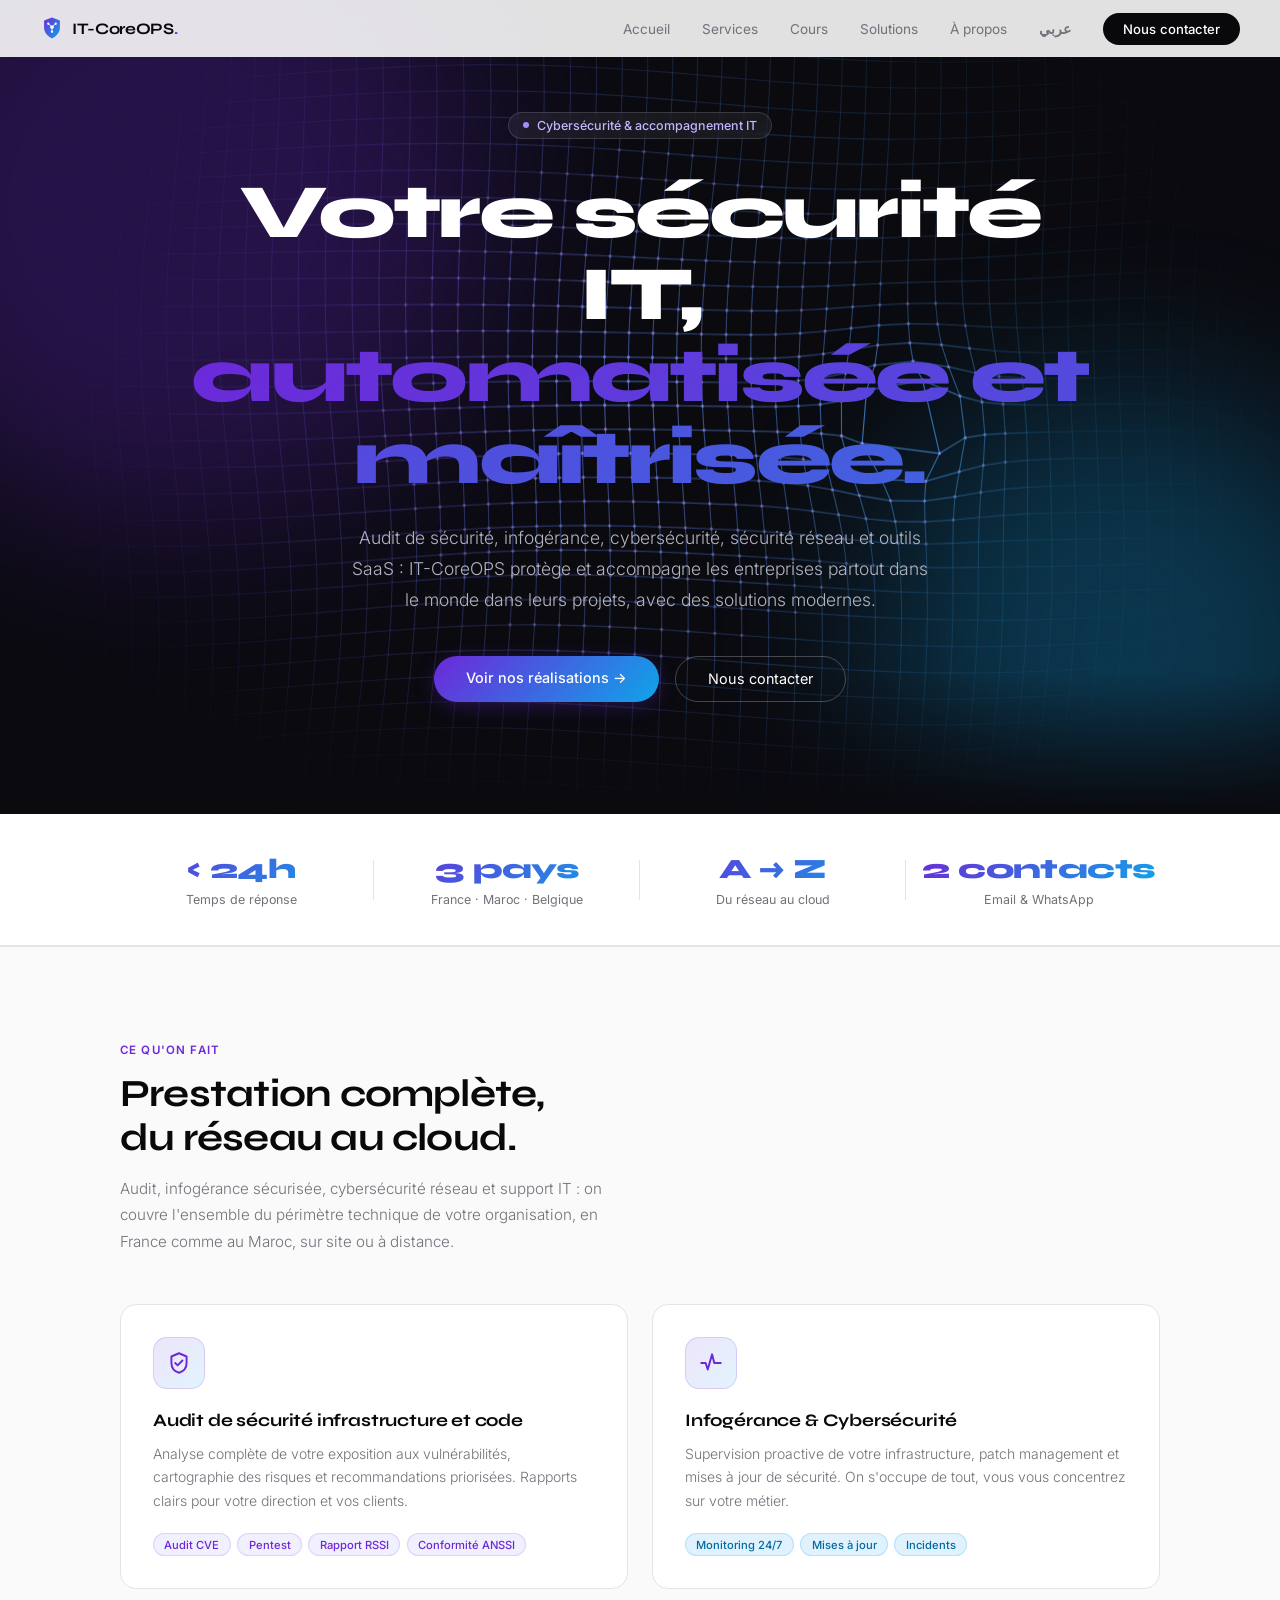
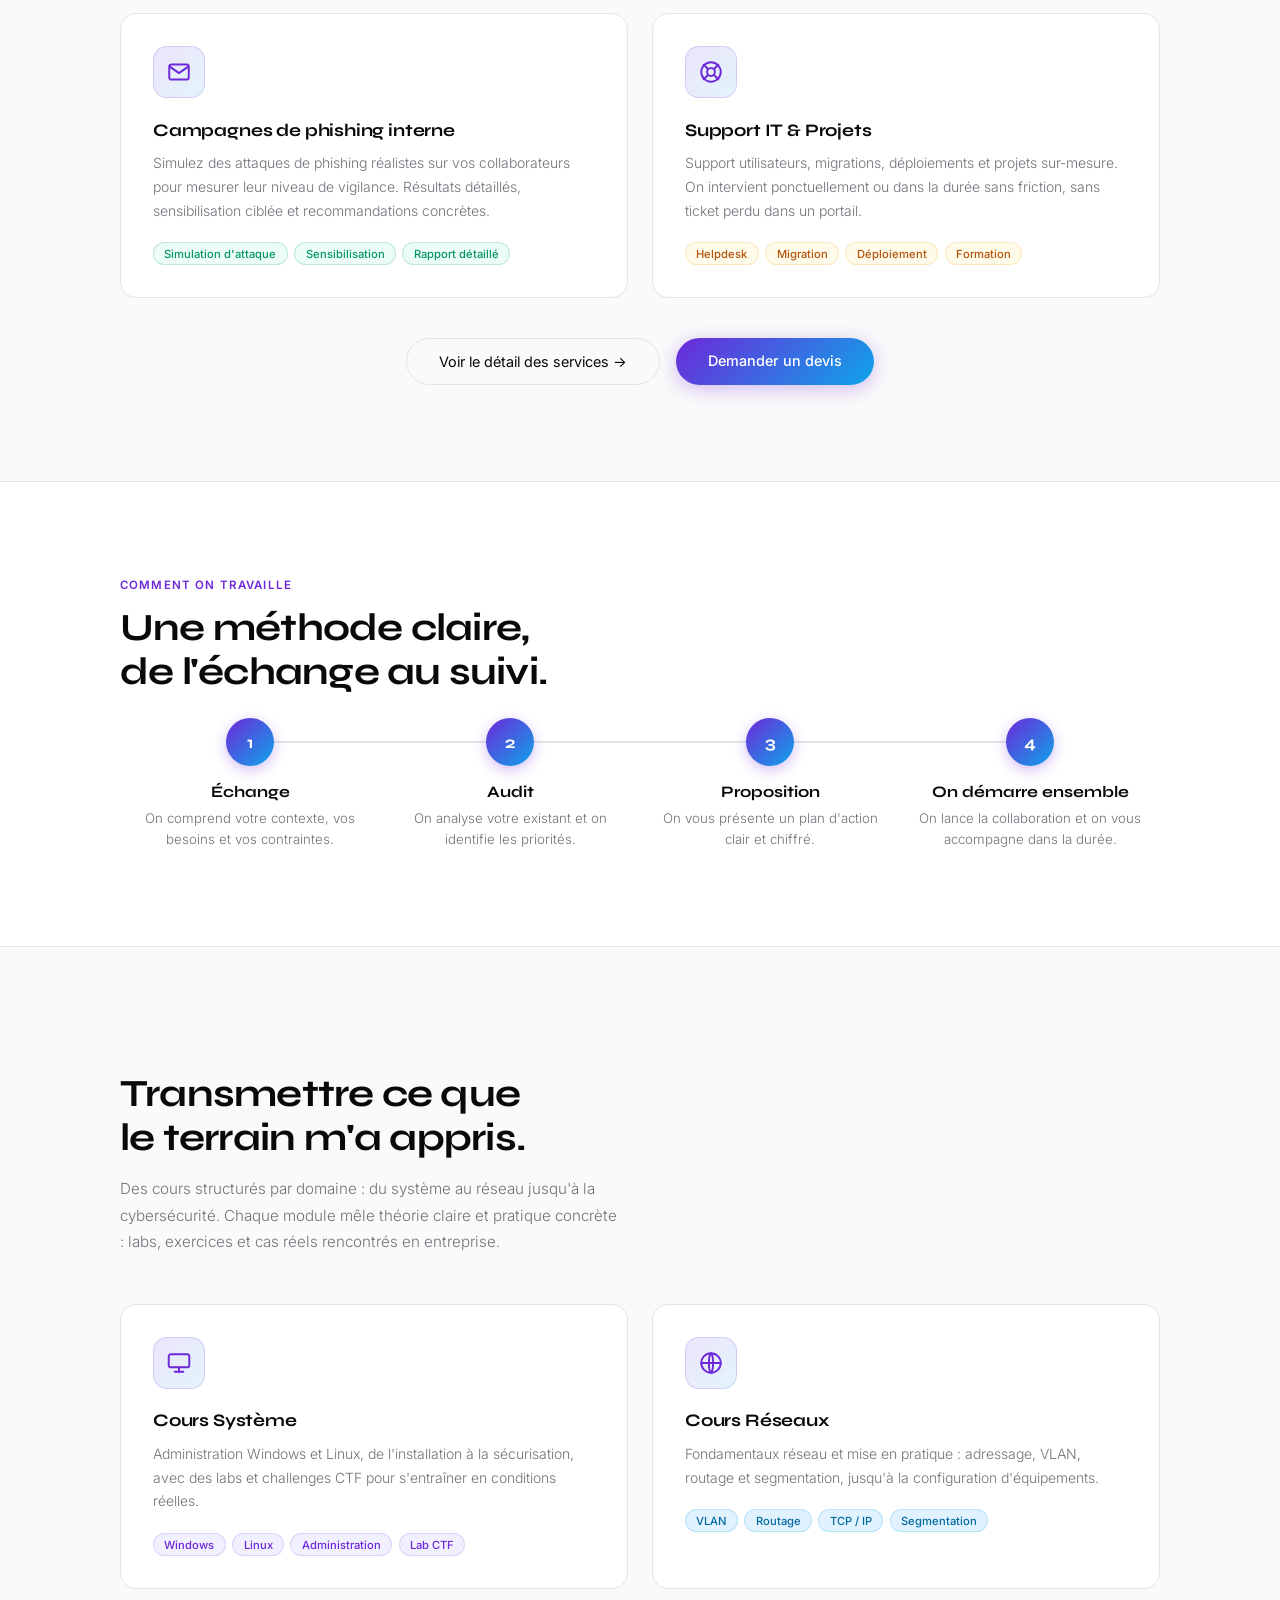
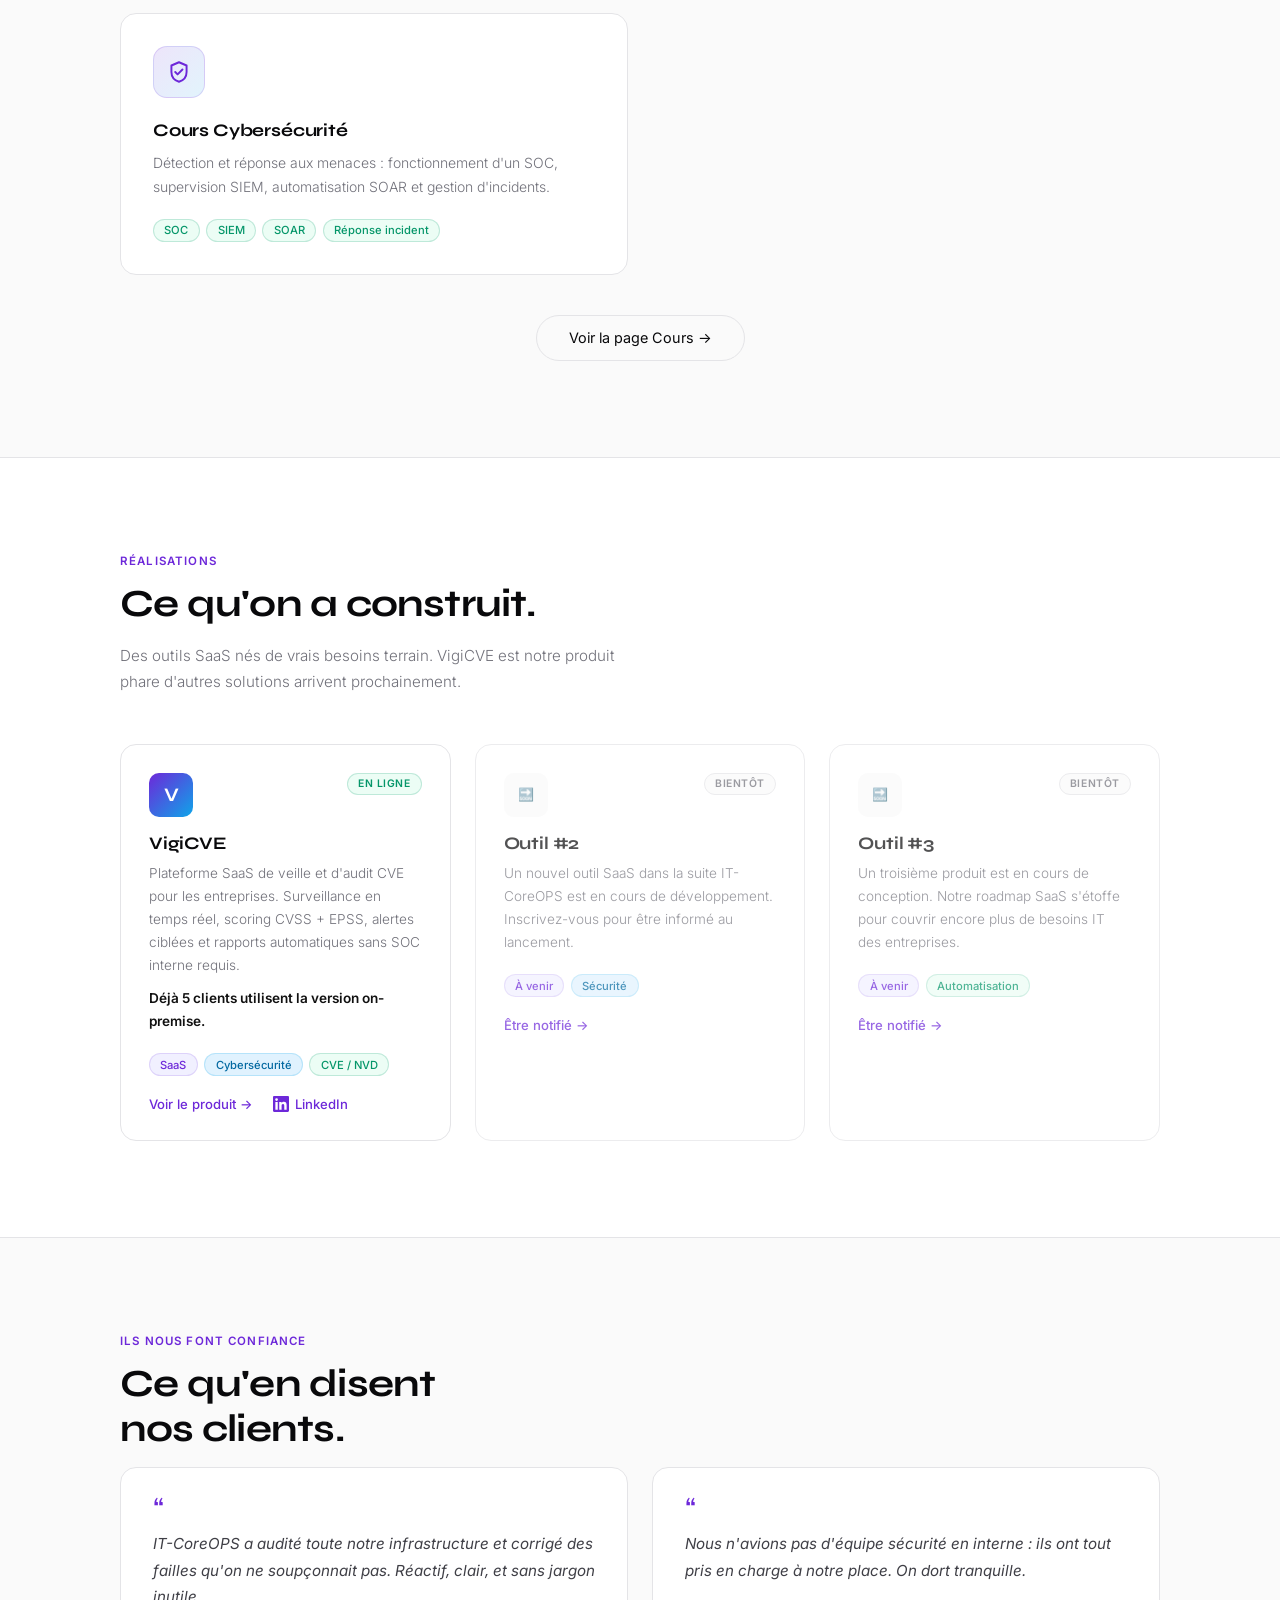
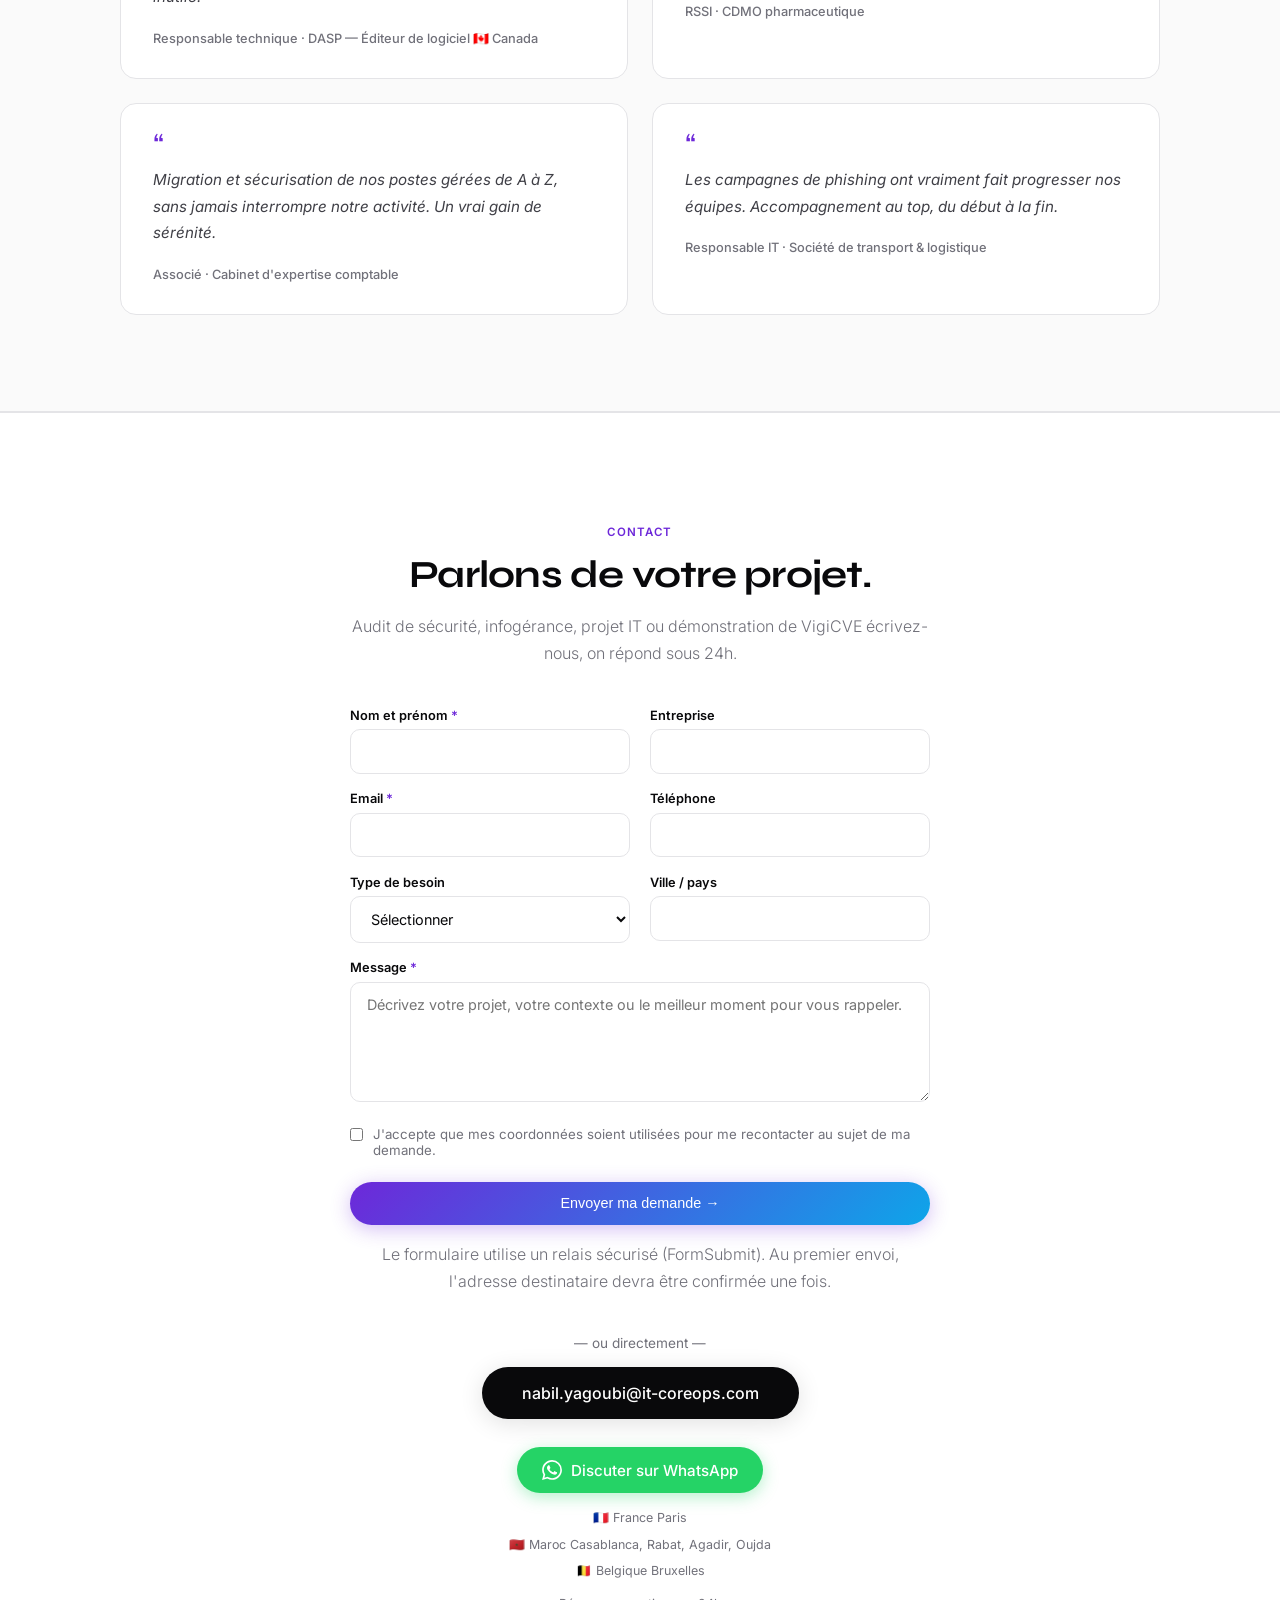
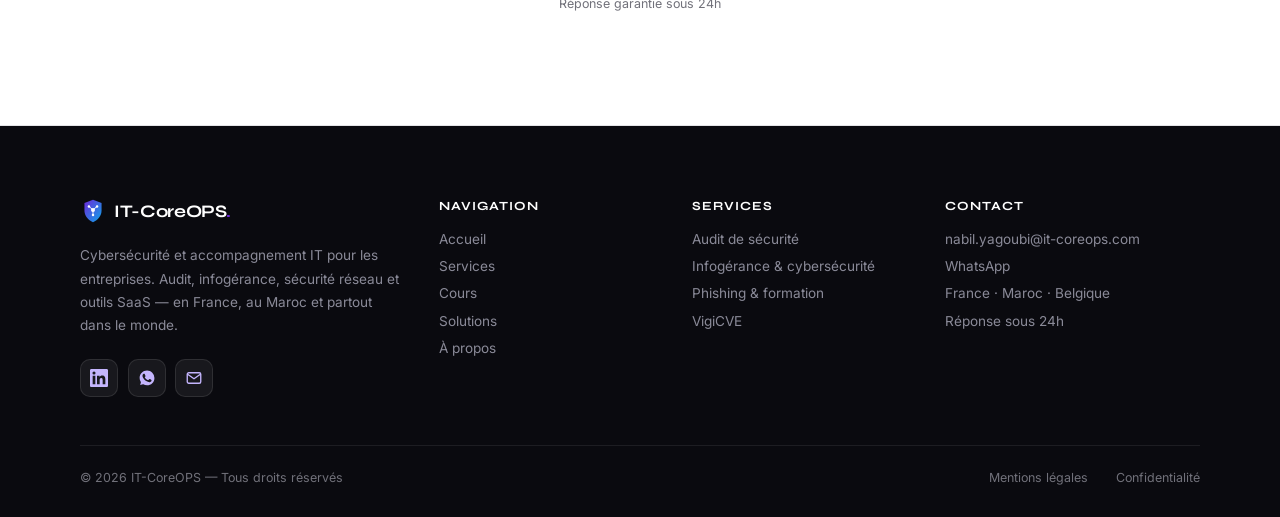
==== commit f72adf85: "Refonte premium : hero sombre animé sur l'accueil + footer riche sur tout le site - Hero d'accueil e" ====
--- a/index.html
+++ b/index.html
@@ -123,6 +123,17 @@
     .hero-mesh { position:absolute; inset:0; width:100%; height:100%; z-index:0; pointer-events:none; }
     .hero > *:not(.hero-mesh):not(.blob) { position:relative; z-index:2; }
 
+    /* ─── HERO SOMBRE (premium) ─── */
+    .hero { background:#0A0A0F; }
+    .hero::after { content:''; position:absolute; left:0; right:0; bottom:0; height:140px; z-index:1; background:linear-gradient(rgba(10,10,15,0), #0A0A0F); pointer-events:none; }
+    .hero .blob { opacity:.28; }
+    .hero h1 { color:#fff; }
+    .hero .hero-sub { color:#B4B4C0; }
+    .hero .hero-tag { background:rgba(255,255,255,.06); border-color:rgba(255,255,255,.14); color:#C4B5FD; backdrop-filter:blur(6px); }
+    .hero .tag-dot { background:#A78BFA; }
+    .hero .btn-out { color:#fff; border-color:rgba(255,255,255,.24); background:transparent; }
+    .hero .btn-out:hover { color:#fff; background:rgba(255,255,255,.08); border-color:rgba(255,255,255,.45); }
+
     .hero-tag {
       display: inline-flex; align-items: center; gap: .45rem;
       font-size: .78rem; font-weight: 500; color: var(--violet);
@@ -343,6 +354,24 @@
     .footer-link { font-size:.78rem; color:var(--muted); text-decoration:none; transition:color .2s; }
     .footer-link:hover { color:var(--black); }
 
+    /* ─── FOOTER RICHE ─── */
+    .footer-rich { background:#0A0A0F; color:#A1A1AA; padding:4.5rem 2.5rem 2rem; }
+    .footer-cols { max-width:1120px; margin:0 auto; display:grid; grid-template-columns:1.5fr 1fr 1fr 1.2fr; gap:2.5rem; }
+    .footer-brand .logo { color:#fff; }
+    .footer-brand p { font-size:.85rem; color:#8A8A98; line-height:1.7; margin-top:1rem; max-width:36ch; }
+    .footer-social { display:flex; gap:.6rem; margin-top:1.4rem; }
+    .footer-social a { width:38px; height:38px; border-radius:10px; display:inline-flex; align-items:center; justify-content:center; background:rgba(255,255,255,.06); border:1px solid rgba(255,255,255,.1); color:#C4B5FD; transition:background .2s, border-color .2s, transform .2s; }
+    .footer-social a:hover { background:rgba(255,255,255,.12); border-color:rgba(255,255,255,.25); transform:translateY(-2px); }
+    .footer-social svg { width:18px; height:18px; }
+    .footer-col h4 { font-family:var(--syne); font-size:.78rem; font-weight:700; color:#fff; text-transform:uppercase; letter-spacing:.08em; margin-bottom:1.1rem; }
+    .footer-col a, .footer-col span { display:block; font-size:.85rem; color:#8A8A98; text-decoration:none; margin-bottom:.7rem; transition:color .2s; }
+    .footer-col a:hover { color:#fff; }
+    .footer-bottom { max-width:1120px; margin:3rem auto 0; padding-top:1.5rem; border-top:1px solid rgba(255,255,255,.08); display:flex; justify-content:space-between; align-items:center; flex-wrap:wrap; gap:1rem; font-size:.78rem; color:#71717A; }
+    .footer-bottom a { color:#71717A; text-decoration:none; margin-left:1.5rem; transition:color .2s; }
+    .footer-bottom a:hover { color:#fff; }
+    @media (max-width:820px) { .footer-cols { grid-template-columns:1fr 1fr; gap:2rem; } }
+    @media (max-width:520px) { .footer-cols { grid-template-columns:1fr; } }
+
     /* ─── BANDE DE CONFIANCE ─── */
     .trust-band { background:var(--white); border-bottom:1px solid var(--border); }
     .trust-inner { max-width:1120px; margin:0 auto; padding:2.4rem 2.5rem; display:grid; grid-template-columns:repeat(4,1fr); gap:1.5rem; }
@@ -400,7 +429,7 @@
       .btn-g:hover,.cta-email:hover,.pcard:hover,.scard:hover { transform:none; }
     }
   </style>
-  <link rel="stylesheet" href="ui.css?v=2" />
+  <link rel="stylesheet" href="ui.css?v=3" />
 </head>
 <body>
 
@@ -792,14 +821,51 @@
 </section>
 
 <!-- FOOTER -->
-<footer>
-  <div class="footer-inner">
-    <a href="#" class="logo" style="display:inline-flex;align-items:center;gap:.5rem"><img src="logo.svg" alt="" width="24" height="24" style="display:block"/><span>IT-CoreOPS<span class="logo-dot">.</span></span></a>
-    <div class="footer-copy">© 2026 IT-CoreOPS</div>
-    <div class="footer-right">
-      <a href="mentions-legales.html" class="footer-link">Mentions légales</a>
-      <a href="confidentialite.html" class="footer-link">Confidentialité</a>
-      <a href="mailto:nabil.yagoubi@it-coreops.com" class="footer-link">Contact</a>
+<footer class="footer-rich">
+  <div class="footer-cols">
+    <div class="footer-brand">
+      <a href="#" class="logo" style="display:inline-flex;align-items:center;gap:.5rem;font-size:1.1rem"><img src="logo.svg" alt="" width="26" height="26" style="display:block"/><span>IT-CoreOPS<span class="logo-dot">.</span></span></a>
+      <p>Cybersécurité et accompagnement IT pour les entreprises. Audit, infogérance, sécurité réseau et outils SaaS — en France, au Maroc et partout dans le monde.</p>
+      <div class="footer-social">
+        <a href="https://www.linkedin.com/company/vigi-cve/" target="_blank" rel="noopener" aria-label="LinkedIn">
+          <svg viewBox="0 0 24 24" fill="currentColor" aria-hidden="true"><path d="M20.45 20.45h-3.56v-5.57c0-1.33-.02-3.04-1.85-3.04-1.85 0-2.14 1.45-2.14 2.94v5.67H9.35V9h3.42v1.56h.05c.48-.9 1.64-1.85 3.37-1.85 3.6 0 4.27 2.37 4.27 5.45v6.29zM5.34 7.43a2.06 2.06 0 1 1 0-4.13 2.06 2.06 0 0 1 0 4.13zM7.12 20.45H3.55V9h3.57v11.45zM22.22 0H1.77C.79 0 0 .77 0 1.72v20.56C0 23.23.79 24 1.77 24h20.45c.98 0 1.78-.77 1.78-1.72V1.72C24 .77 23.2 0 22.22 0z"/></svg>
+        </a>
+        <a href="https://wa.me/33658920163?text=Bonjour%20IT-CoreOPS" target="_blank" rel="noopener" aria-label="WhatsApp">
+          <svg viewBox="0 0 24 24" fill="currentColor" aria-hidden="true"><path d="M17.472 14.382c-.297-.149-1.758-.867-2.03-.967-.273-.099-.471-.148-.67.15-.197.297-.767.966-.94 1.164-.173.199-.347.223-.644.075-.297-.15-1.255-.463-2.39-1.475-.883-.788-1.48-1.761-1.653-2.059-.173-.297-.018-.458.13-.606.134-.133.297-.347.446-.52.149-.174.198-.298.298-.497.099-.198.05-.371-.025-.52-.075-.149-.669-1.612-.916-2.207-.242-.579-.487-.5-.669-.51l-.57-.01c-.198 0-.52.074-.792.372-.272.297-1.04 1.016-1.04 2.479 0 1.462 1.065 2.875 1.213 3.074.149.198 2.096 3.2 5.077 4.487.71.306 1.263.489 1.694.625.712.227 1.36.195 1.871.118.571-.085 1.758-.719 2.006-1.413.248-.694.248-1.289.173-1.413-.074-.124-.272-.198-.57-.347M12.05 21.785h-.004a9.87 9.87 0 01-5.031-1.378l-.361-.214-3.741.982.998-3.648-.235-.374a9.86 9.86 0 01-1.51-5.26c.001-5.45 4.436-9.884 9.888-9.884 2.64 0 5.122 1.03 6.988 2.898a9.825 9.825 0 012.893 6.994c-.003 5.45-4.437 9.884-9.885 9.884"/></svg>
+        </a>
+        <a href="mailto:nabil.yagoubi@it-coreops.com" aria-label="Email">
+          <svg viewBox="0 0 24 24" fill="none" stroke="currentColor" stroke-width="1.8" stroke-linecap="round" stroke-linejoin="round" aria-hidden="true"><rect x="3" y="5" width="18" height="14" rx="2"/><path d="M3.5 7l8.5 6 8.5-6"/></svg>
+        </a>
+      </div>
+    </div>
+    <div class="footer-col">
+      <h4>Navigation</h4>
+      <a href="index.html">Accueil</a>
+      <a href="services.html">Services</a>
+      <a href="cours.html">Cours</a>
+      <a href="solutions.html">Solutions</a>
+      <a href="a-propos.html">À propos</a>
+    </div>
+    <div class="footer-col">
+      <h4>Services</h4>
+      <a href="services.html">Audit de sécurité</a>
+      <a href="services.html">Infogérance & cybersécurité</a>
+      <a href="services.html">Phishing & formation</a>
+      <a href="solutions.html">VigiCVE</a>
+    </div>
+    <div class="footer-col">
+      <h4>Contact</h4>
+      <a href="mailto:nabil.yagoubi@it-coreops.com">nabil.yagoubi@it-coreops.com</a>
+      <a href="https://wa.me/33658920163?text=Bonjour%20IT-CoreOPS" target="_blank" rel="noopener">WhatsApp</a>
+      <span>France · Maroc · Belgique</span>
+      <span>Réponse sous 24h</span>
+    </div>
+  </div>
+  <div class="footer-bottom">
+    <div>© 2026 IT-CoreOPS — Tous droits réservés</div>
+    <div>
+      <a href="mentions-legales.html">Mentions légales</a>
+      <a href="confidentialite.html">Confidentialité</a>
     </div>
   </div>
 </footer>
@@ -859,17 +925,17 @@
     var dx = p.x - cx, dy = p.y - cy;
     var d = Math.sqrt(dx * dx + dy * dy) / maxDist;
     var a = 1 - d; a = a * a;
-    var val = a * 0.5 + (p.b || 0) * 0.5;         // + lueur autour de la souris
-    return Math.max(0, Math.min(0.6, val));
+    var val = a * 0.6 + (p.b || 0) * 0.6;         // + lueur autour de la souris
+    return Math.max(0, Math.min(0.75, val));
   }
 
   function line(a, b) {
     var al = (alphaAt(a) + alphaAt(b)) / 2;
     if (al < 0.012) return;
     var mix = (a.x + b.x) / 2 / W;
-    var rC = Math.round(109 + (14 - 109) * mix);
-    var gC = Math.round(40 + (165 - 40) * mix);
-    var bC = Math.round(217 + (233 - 217) * mix);
+    var rC = Math.round(139 + (56 - 139) * mix);
+    var gC = Math.round(92 + (189 - 92) * mix);
+    var bC = Math.round(246 + (248 - 246) * mix);
     ctx.strokeStyle = 'rgba(' + rC + ',' + gC + ',' + bC + ',' + al + ')';
     ctx.beginPath();
     ctx.moveTo(a.x, a.y);
@@ -909,7 +975,7 @@
         var p = grid[i][j];
         var al = alphaAt(p);
         if (al > 0.26) {
-          ctx.fillStyle = 'rgba(109,40,217,' + (al * 0.95) + ')';
+          ctx.fillStyle = 'rgba(180,150,255,' + al + ')';
           ctx.beginPath();
           ctx.arc(p.x, p.y, 1.7, 0, 6.283);
           ctx.fill();
@@ -966,6 +1032,6 @@
 })();
 </script>
 
-<script src="nav.js?v=2" defer></script>
+<script src="nav.js?v=3" defer></script>
 </body>
 </html>
--- a/ui.css
+++ b/ui.css
@@ -86,3 +86,21 @@
   .btn-out:hover,
   .scard:hover .stag { transform: none; }
 }
+
+/* ─── FOOTER RICHE (partagé) ─── */
+.footer-rich { background:#0A0A0F; color:#A1A1AA; padding:4.5rem 2.5rem 2rem; }
+.footer-cols { max-width:1120px; margin:0 auto; display:grid; grid-template-columns:1.5fr 1fr 1fr 1.2fr; gap:2.5rem; }
+.footer-brand .logo { color:#fff; }
+.footer-brand p { font-size:.85rem; color:#8A8A98; line-height:1.7; margin-top:1rem; max-width:36ch; }
+.footer-social { display:flex; gap:.6rem; margin-top:1.4rem; }
+.footer-social a { width:38px; height:38px; border-radius:10px; display:inline-flex; align-items:center; justify-content:center; background:rgba(255,255,255,.06); border:1px solid rgba(255,255,255,.1); color:#C4B5FD; transition:background .2s, border-color .2s, transform .2s; }
+.footer-social a:hover { background:rgba(255,255,255,.12); border-color:rgba(255,255,255,.25); transform:translateY(-2px); }
+.footer-social svg { width:18px; height:18px; }
+.footer-col h4 { font-family:var(--syne); font-size:.78rem; font-weight:700; color:#fff; text-transform:uppercase; letter-spacing:.08em; margin-bottom:1.1rem; }
+.footer-col a, .footer-col span { display:block; font-size:.85rem; color:#8A8A98; text-decoration:none; margin-bottom:.7rem; transition:color .2s; }
+.footer-col a:hover { color:#fff; }
+.footer-bottom { max-width:1120px; margin:3rem auto 0; padding-top:1.5rem; border-top:1px solid rgba(255,255,255,.08); display:flex; justify-content:space-between; align-items:center; flex-wrap:wrap; gap:1rem; font-size:.78rem; color:#71717A; }
+.footer-bottom a { color:#71717A; text-decoration:none; margin-left:1.5rem; transition:color .2s; }
+.footer-bottom a:hover { color:#fff; }
+@media (max-width:820px) { .footer-cols { grid-template-columns:1fr 1fr; gap:2rem; } }
+@media (max-width:520px) { .footer-cols { grid-template-columns:1fr; } }
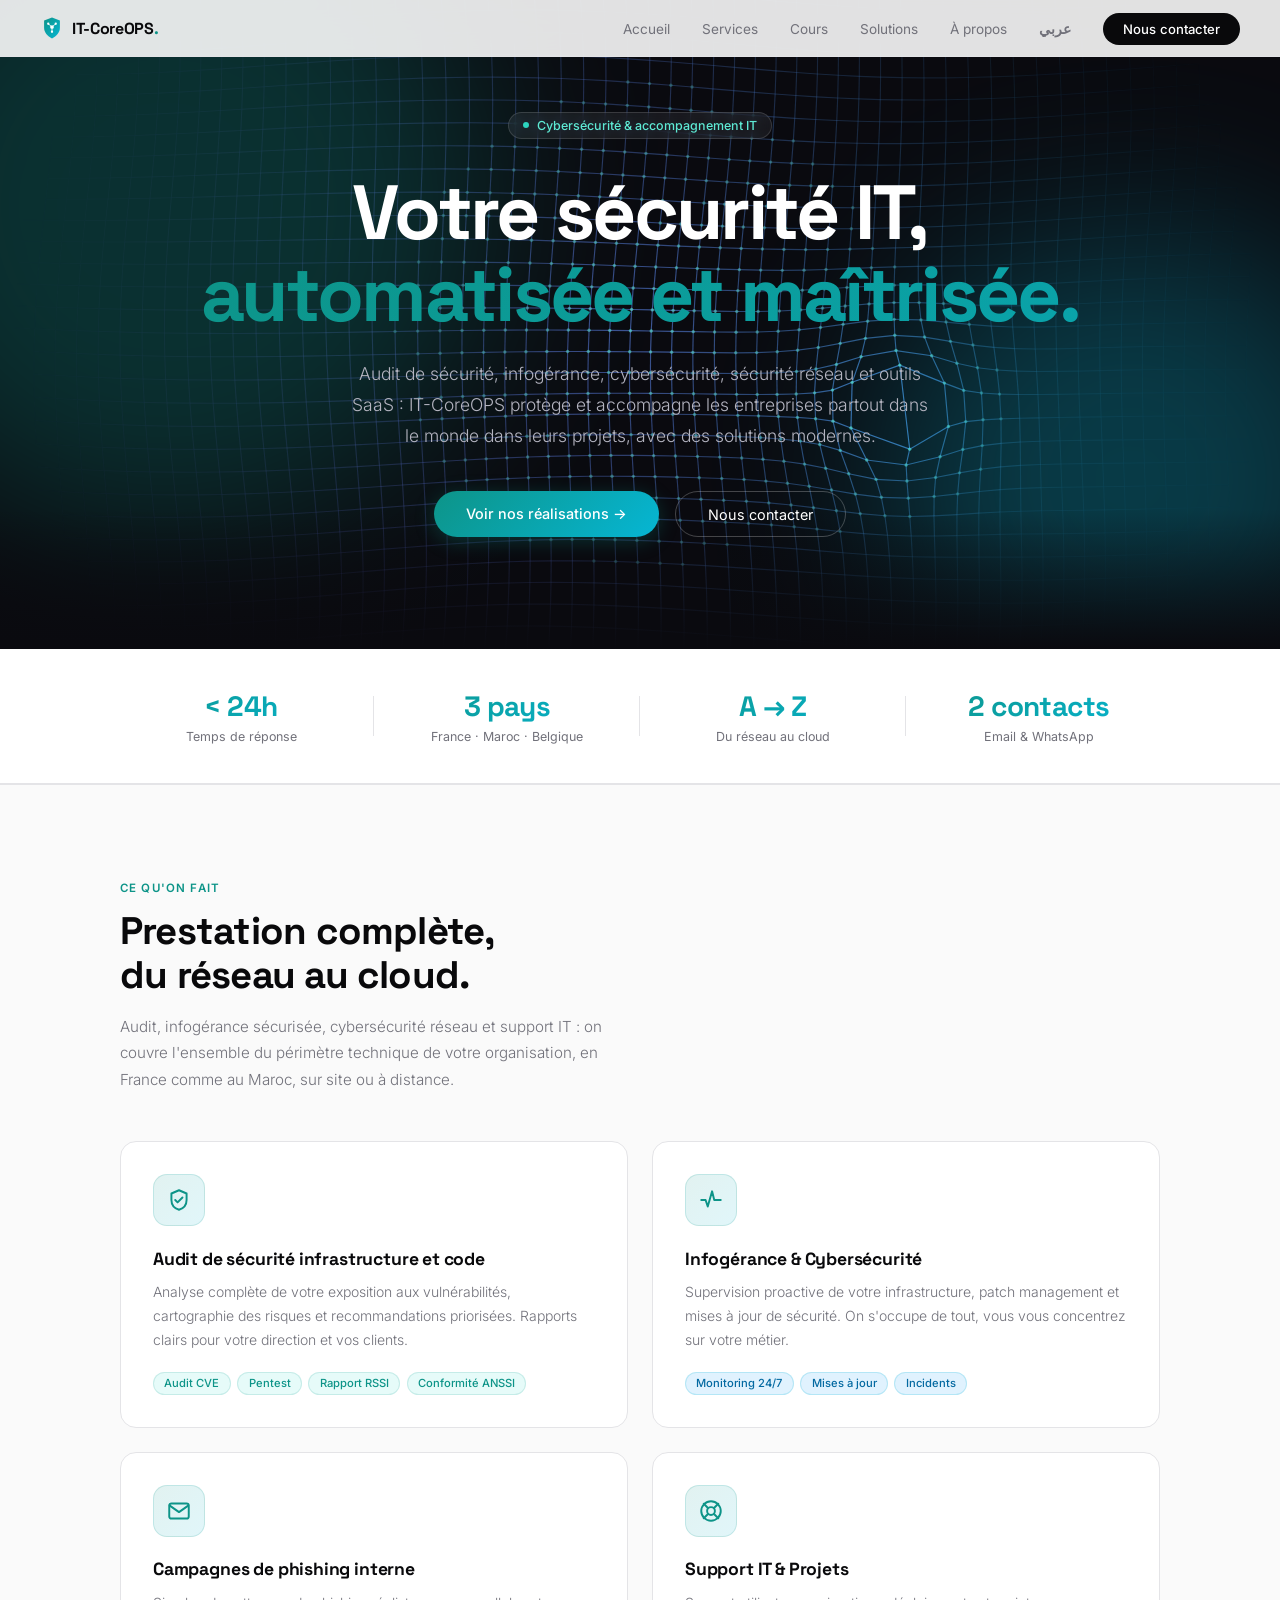
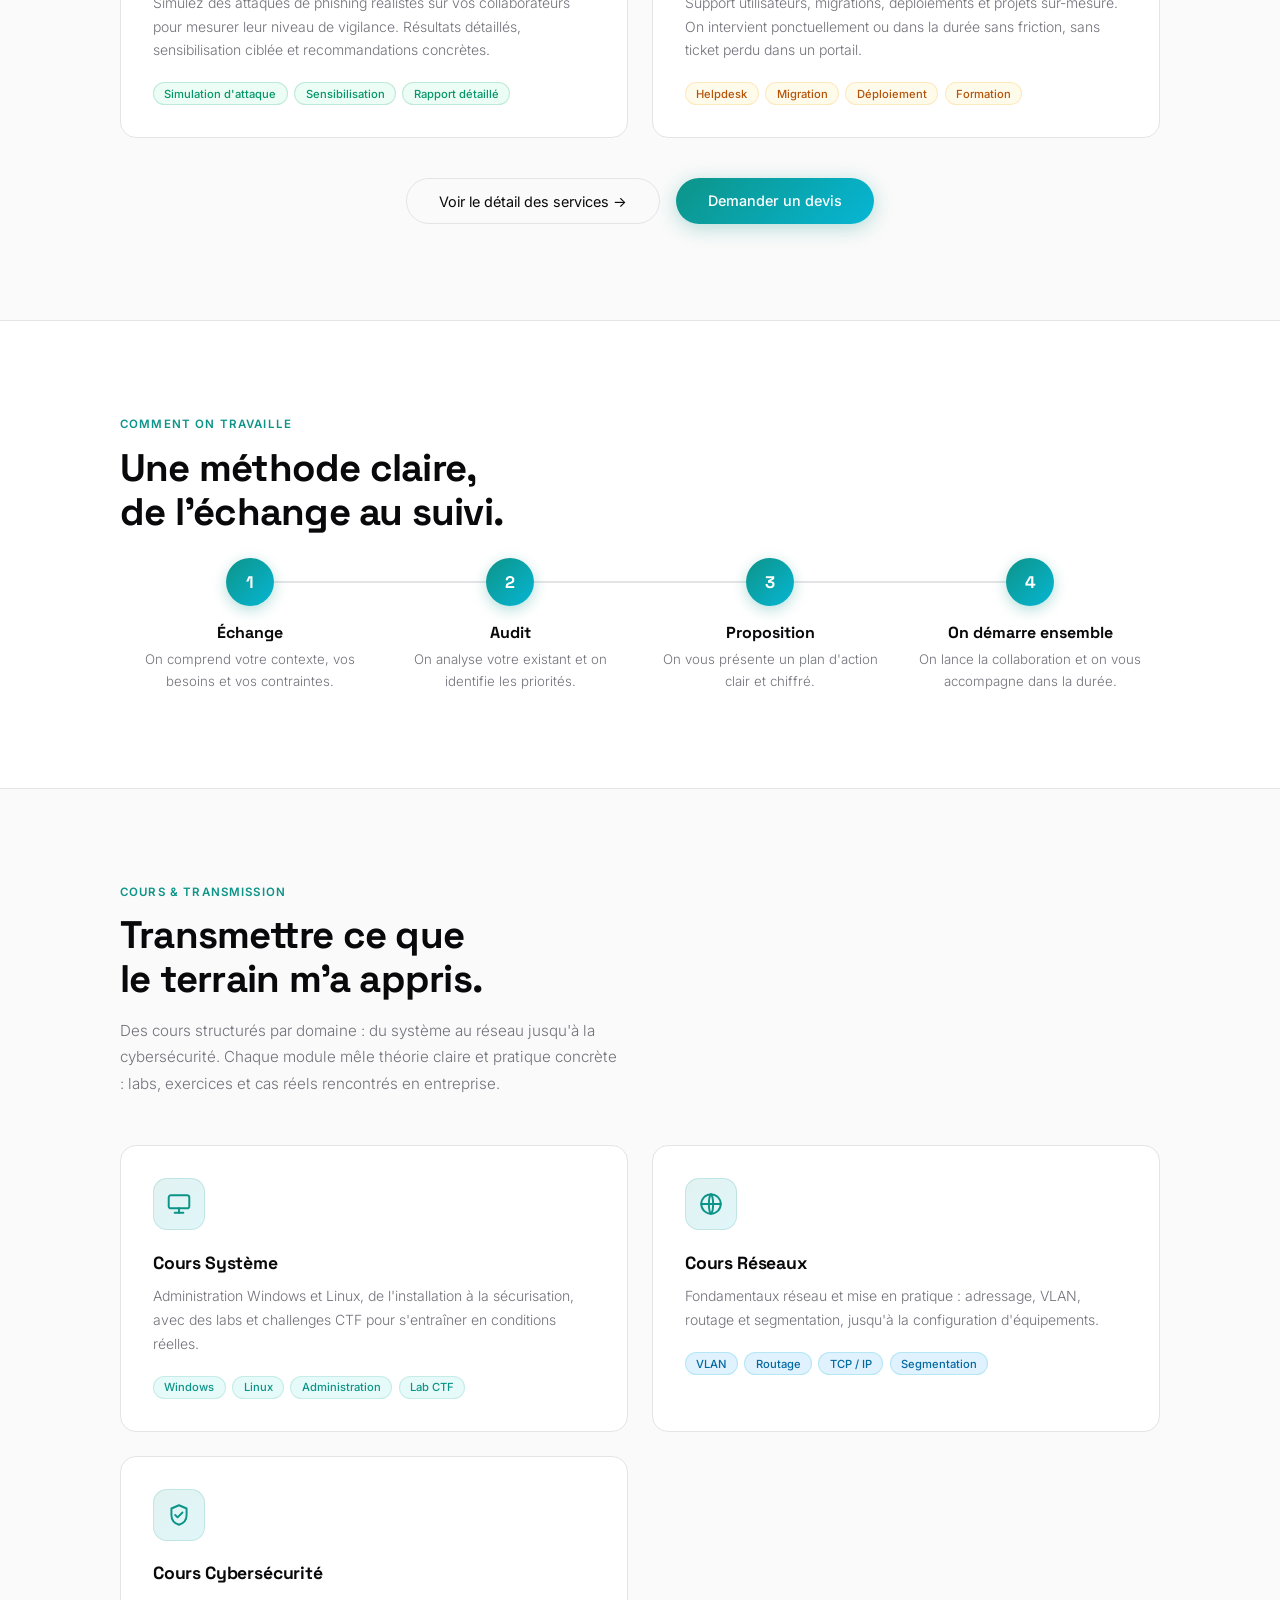
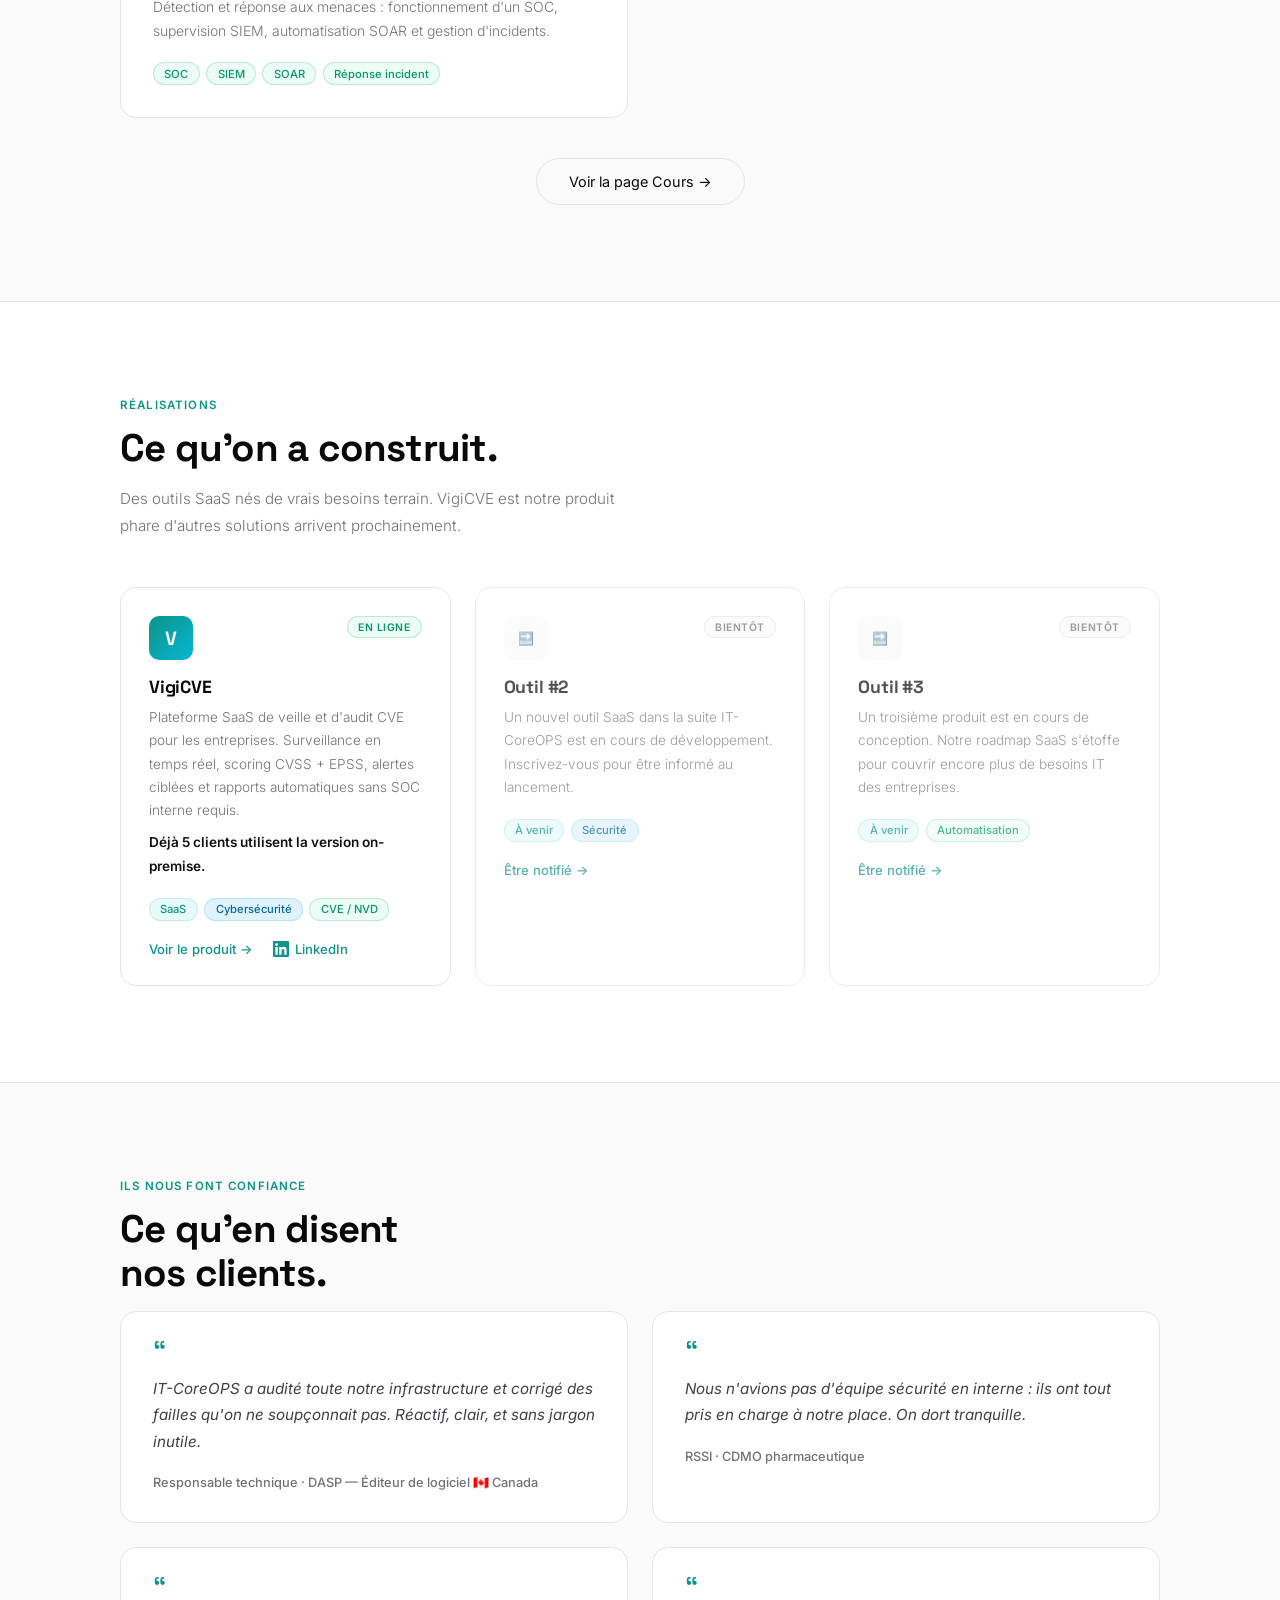
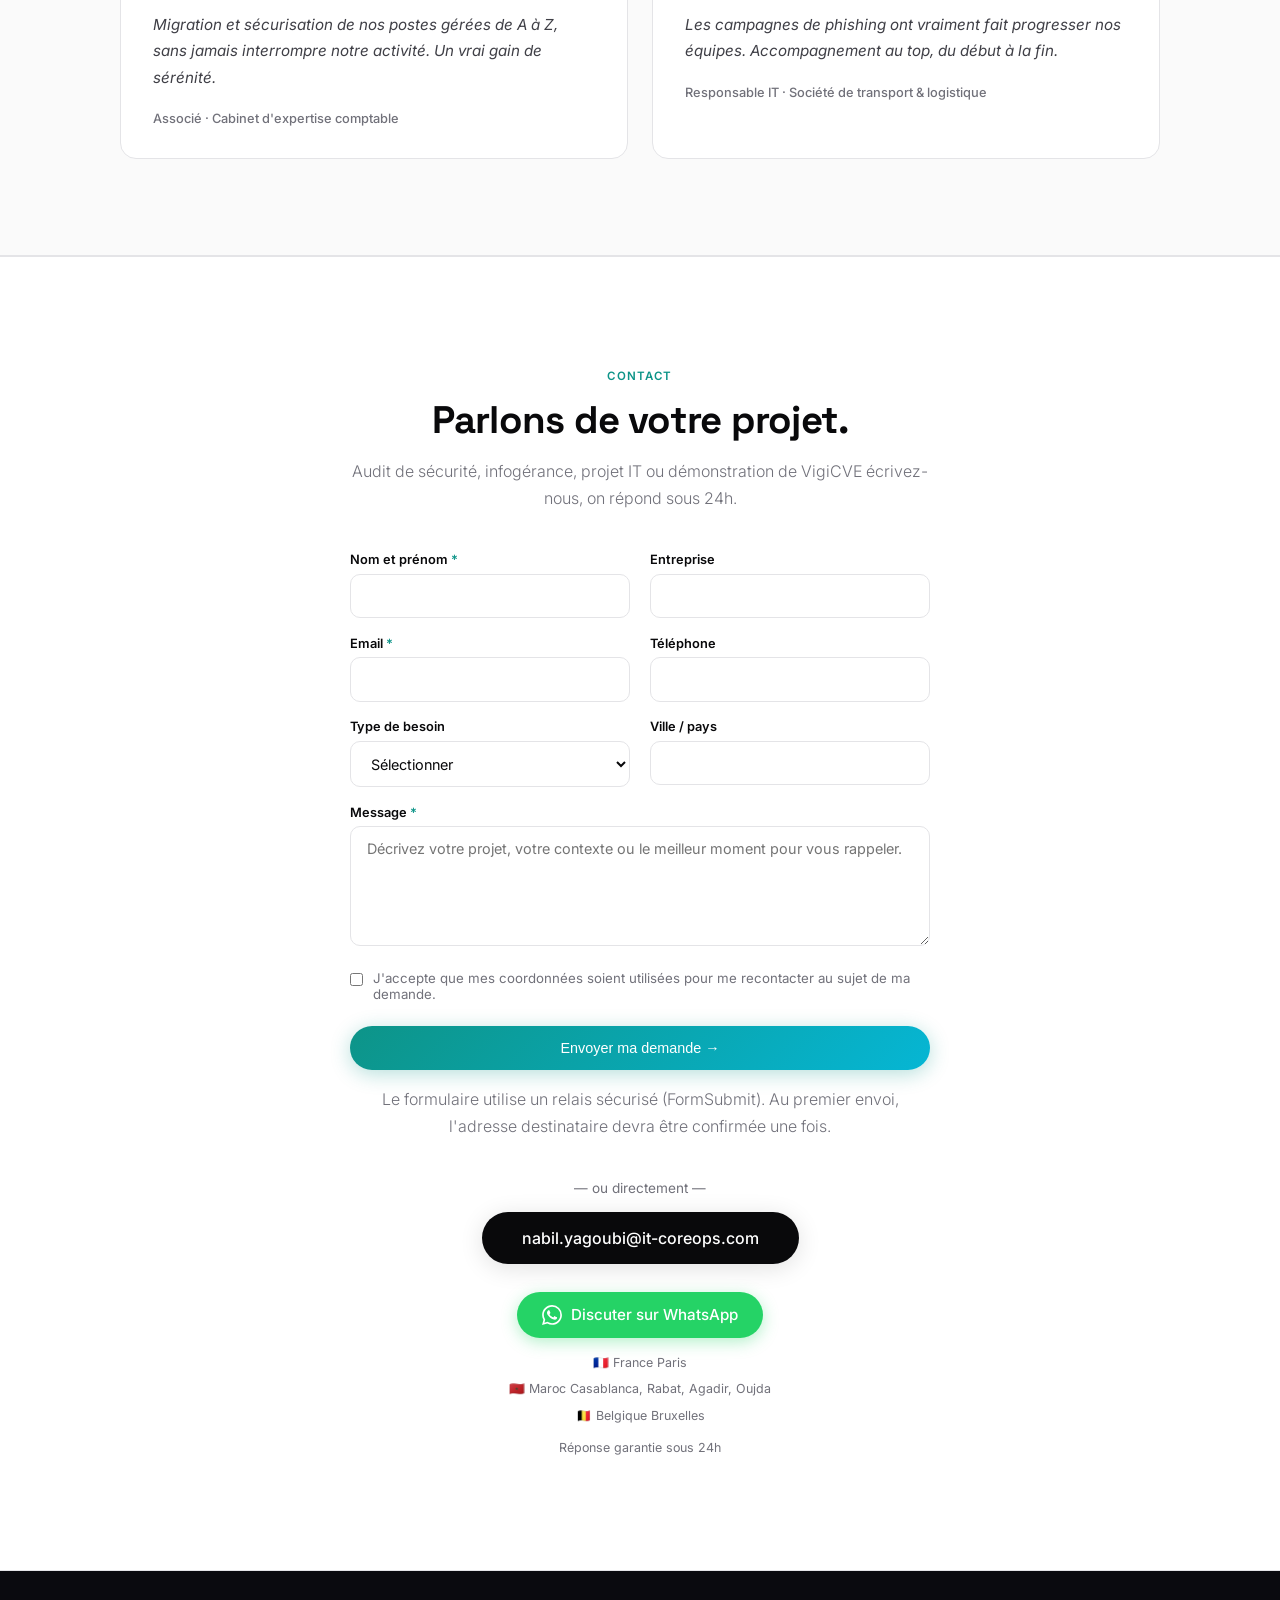
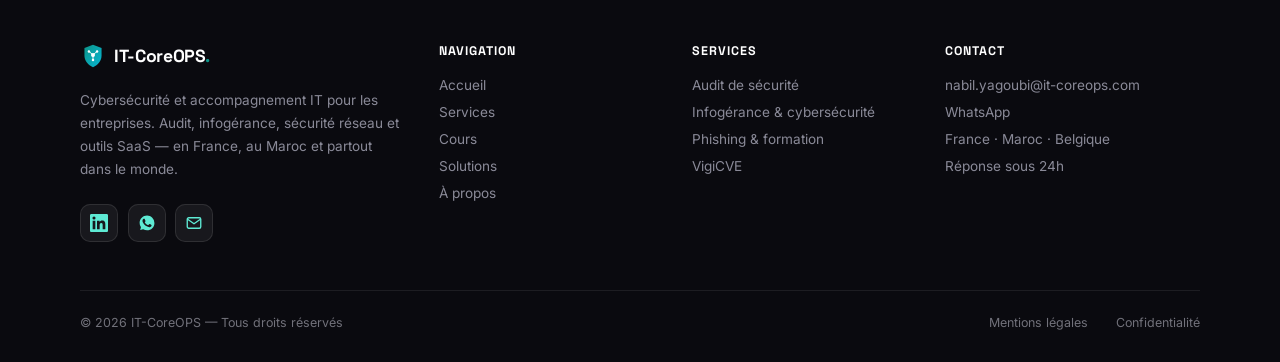
==== commit cd3624dc: "Nouvelle identité visuelle : palette teal/cyan + typo Space Grotesk Rebrand complet via les tokens d" ====
--- a/index.html
+++ b/index.html
@@ -46,23 +46,23 @@
   </script>
   <link rel="preconnect" href="https://fonts.googleapis.com" />
   <link rel="preconnect" href="https://fonts.gstatic.com" crossorigin />
-  <link href="https://fonts.googleapis.com/css2?family=Syne:wght@600;700;800&family=Inter:ital,wght@0,300;0,400;0,500;0,600;1,300&display=swap" rel="stylesheet" />
+  <link href="https://fonts.googleapis.com/css2?family=Space+Grotesk:wght@500;600;700&family=Inter:ital,wght@0,300;0,400;0,500;0,600;1,300&display=swap" rel="stylesheet" />
   <style>
     *, *::before, *::after { box-sizing: border-box; margin: 0; padding: 0; }
 
     :root {
       --white: #FFFFFF;
       --black: #09090B;
-      --violet: #6D28D9;
-      --violet-l: #7C3AED;
-      --sky: #0EA5E9;
-      --lavender: #F1F0FF;
+      --violet: #0D9488;
+      --violet-l: #14B8A6;
+      --sky: #06B6D4;
+      --lavender: #E6FBF9;
       --surface: #FAFAFA;
       --border: #E4E4E7;
       --muted: #71717A;
       --dark: #18181B;
-      --grad: linear-gradient(135deg, #6D28D9 0%, #0EA5E9 100%);
-      --syne: 'Syne', sans-serif;
+      --grad: linear-gradient(135deg, #0D9488 0%, #06B6D4 100%);
+      --syne: 'Space Grotesk', sans-serif;
       --inter: 'Inter', sans-serif;
     }
 
@@ -129,15 +129,15 @@
     .hero .blob { opacity:.28; }
     .hero h1 { color:#fff; }
     .hero .hero-sub { color:#B4B4C0; }
-    .hero .hero-tag { background:rgba(255,255,255,.06); border-color:rgba(255,255,255,.14); color:#C4B5FD; backdrop-filter:blur(6px); }
-    .hero .tag-dot { background:#A78BFA; }
+    .hero .hero-tag { background:rgba(255,255,255,.06); border-color:rgba(255,255,255,.14); color:#5EEAD4; backdrop-filter:blur(6px); }
+    .hero .tag-dot { background:#2DD4BF; }
     .hero .btn-out { color:#fff; border-color:rgba(255,255,255,.24); background:transparent; }
     .hero .btn-out:hover { color:#fff; background:rgba(255,255,255,.08); border-color:rgba(255,255,255,.45); }
 
     .hero-tag {
       display: inline-flex; align-items: center; gap: .45rem;
       font-size: .78rem; font-weight: 500; color: var(--violet);
-      background: var(--lavender); border: 1px solid rgba(109,40,217,.2);
+      background: var(--lavender); border: 1px solid rgba(13,148,136,.2);
       padding: .3rem .9rem; border-radius: 100px; margin-bottom: 2rem;
     }
     .tag-dot {
@@ -167,7 +167,7 @@
       background:var(--grad); color:var(--white); border:none;
       border-radius:100px; text-decoration:none; cursor:pointer;
       transition:opacity .2s, transform .2s;
-      box-shadow:0 4px 20px rgba(109,40,217,.3);
+      box-shadow:0 4px 20px rgba(13,148,136,.3);
     }
     .btn-g:hover { opacity:.88; transform:translateY(-1px); }
 
@@ -218,7 +218,7 @@
       background:var(--grad); transform:scaleX(0); transform-origin:left;
       transition:transform .3s ease;
     }
-    .scard:hover { border-color:rgba(109,40,217,.25); box-shadow:0 8px 30px rgba(109,40,217,.07); transform:translateY(-3px); }
+    .scard:hover { border-color:rgba(13,148,136,.25); box-shadow:0 8px 30px rgba(13,148,136,.07); transform:translateY(-3px); }
     .scard:hover::before { transform:scaleX(1); }
 
     .scard-icon { font-size:1.6rem; margin-bottom:1.25rem; }
@@ -228,9 +228,9 @@
     .stag {
       font-size:.7rem; font-weight:500; padding:.22rem .65rem;
       background:var(--lavender); color:var(--violet);
-      border-radius:100px; border:1px solid rgba(109,40,217,.15);
-    }
-    .stag-sky { background:#E0F2FE; color:#0369A1; border-color:rgba(14,165,233,.2); }
+      border-radius:100px; border:1px solid rgba(13,148,136,.15);
+    }
+    .stag-sky { background:#E0F2FE; color:#0369A1; border-color:rgba(6,182,212,.2); }
     .stag-green { background:#ECFDF5; color:#059669; border-color:rgba(5,150,105,.2); }
     .stag-amber { background:#FFFBEB; color:#B45309; border-color:rgba(245,158,11,.2); }
 
@@ -264,7 +264,7 @@
     .ia-visual::before {
       content:''; position:absolute;
       top:-60px; right:-60px; width:200px; height:200px;
-      background:radial-gradient(circle, rgba(109,40,217,.3) 0%, transparent 70%);
+      background:radial-gradient(circle, rgba(13,148,136,.3) 0%, transparent 70%);
     }
     .ia-bar { margin-bottom:1rem; }
     .ia-bar-label {
@@ -360,7 +360,7 @@
     .footer-brand .logo { color:#fff; }
     .footer-brand p { font-size:.85rem; color:#8A8A98; line-height:1.7; margin-top:1rem; max-width:36ch; }
     .footer-social { display:flex; gap:.6rem; margin-top:1.4rem; }
-    .footer-social a { width:38px; height:38px; border-radius:10px; display:inline-flex; align-items:center; justify-content:center; background:rgba(255,255,255,.06); border:1px solid rgba(255,255,255,.1); color:#C4B5FD; transition:background .2s, border-color .2s, transform .2s; }
+    .footer-social a { width:38px; height:38px; border-radius:10px; display:inline-flex; align-items:center; justify-content:center; background:rgba(255,255,255,.06); border:1px solid rgba(255,255,255,.1); color:#5EEAD4; transition:background .2s, border-color .2s, transform .2s; }
     .footer-social a:hover { background:rgba(255,255,255,.12); border-color:rgba(255,255,255,.25); transform:translateY(-2px); }
     .footer-social svg { width:18px; height:18px; }
     .footer-col h4 { font-family:var(--syne); font-size:.78rem; font-weight:700; color:#fff; text-transform:uppercase; letter-spacing:.08em; margin-bottom:1.1rem; }
@@ -397,7 +397,7 @@
     .steps { display:flex; margin-top:1.5rem; }
     .step { flex:1; position:relative; padding:0 .75rem; text-align:center; }
     .step:not(:last-child)::after { content:''; position:absolute; top:23px; left:50%; width:100%; height:2px; background:var(--border); z-index:0; }
-    .step-num { width:48px; height:48px; border-radius:50%; background:var(--grad); color:#fff; font-family:var(--syne); font-weight:700; font-size:1.05rem; display:flex; align-items:center; justify-content:center; margin:0 auto 1rem; position:relative; z-index:1; box-shadow:0 4px 14px rgba(109,40,217,.3); }
+    .step-num { width:48px; height:48px; border-radius:50%; background:var(--grad); color:#fff; font-family:var(--syne); font-weight:700; font-size:1.05rem; display:flex; align-items:center; justify-content:center; margin:0 auto 1rem; position:relative; z-index:1; box-shadow:0 4px 14px rgba(13,148,136,.3); }
     .step-title { font-family:var(--syne); font-weight:700; font-size:1rem; margin-bottom:.4rem; }
     .step-desc { font-size:.83rem; color:var(--muted); line-height:1.6; font-weight:300; }
     @media (max-width:820px) {
@@ -429,7 +429,7 @@
       .btn-g:hover,.cta-email:hover,.pcard:hover,.scard:hover { transform:none; }
     }
   </style>
-  <link rel="stylesheet" href="ui.css?v=3" />
+  <link rel="stylesheet" href="ui.css?v=4" />
 </head>
 <body>
 
@@ -491,7 +491,7 @@
 
     <div class="services-grid">
       <div class="scard">
-        <div class="scard-icon"><svg viewBox="0 0 24 24" fill="none" stroke="#6D28D9" stroke-width="1.8" stroke-linecap="round" stroke-linejoin="round"><path d="M12 3l7 3v6c0 4.6-3.1 7.8-7 9-3.9-1.2-7-4.4-7-9V6l7-3z"/><path d="M8.5 12l2.2 2.2 4.5-4.5"/></svg></div>
+        <div class="scard-icon"><svg viewBox="0 0 24 24" fill="none" stroke="#0D9488" stroke-width="1.8" stroke-linecap="round" stroke-linejoin="round"><path d="M12 3l7 3v6c0 4.6-3.1 7.8-7 9-3.9-1.2-7-4.4-7-9V6l7-3z"/><path d="M8.5 12l2.2 2.2 4.5-4.5"/></svg></div>
         <div class="scard-title">Audit de sécurité infrastructure et code</div>
         <div class="scard-desc">Analyse complète de votre exposition aux vulnérabilités, cartographie des risques et recommandations priorisées. Rapports clairs pour votre direction et vos clients.</div>
         <div class="tag-row">
@@ -503,7 +503,7 @@
       </div>
 
       <div class="scard">
-        <div class="scard-icon"><svg viewBox="0 0 24 24" fill="none" stroke="#6D28D9" stroke-width="1.8" stroke-linecap="round" stroke-linejoin="round"><path d="M3 12h4l2 6 4-14 2 8h6"/></svg></div>
+        <div class="scard-icon"><svg viewBox="0 0 24 24" fill="none" stroke="#0D9488" stroke-width="1.8" stroke-linecap="round" stroke-linejoin="round"><path d="M3 12h4l2 6 4-14 2 8h6"/></svg></div>
         <div class="scard-title">Infogérance & Cybersécurité</div>
         <div class="scard-desc">Supervision proactive de votre infrastructure, patch management et mises à jour de sécurité. On s'occupe de tout, vous vous concentrez sur votre métier.</div>
         <div class="tag-row">
@@ -514,7 +514,7 @@
       </div>
 
       <div class="scard">
-        <div class="scard-icon"><svg viewBox="0 0 24 24" fill="none" stroke="#6D28D9" stroke-width="1.8" stroke-linecap="round" stroke-linejoin="round"><rect x="3" y="5" width="18" height="14" rx="2"/><path d="M3.5 7l8.5 6 8.5-6"/></svg></div>
+        <div class="scard-icon"><svg viewBox="0 0 24 24" fill="none" stroke="#0D9488" stroke-width="1.8" stroke-linecap="round" stroke-linejoin="round"><rect x="3" y="5" width="18" height="14" rx="2"/><path d="M3.5 7l8.5 6 8.5-6"/></svg></div>
         <div class="scard-title">Campagnes de phishing interne</div>
         <div class="scard-desc">Simulez des attaques de phishing réalistes sur vos collaborateurs pour mesurer leur niveau de vigilance. Résultats détaillés, sensibilisation ciblée et recommandations concrètes.</div>
         <div class="tag-row">
@@ -525,7 +525,7 @@
       </div>
 
       <div class="scard">
-        <div class="scard-icon"><svg viewBox="0 0 24 24" fill="none" stroke="#6D28D9" stroke-width="1.8" stroke-linecap="round" stroke-linejoin="round"><circle cx="12" cy="12" r="9"/><circle cx="12" cy="12" r="3.6"/><line x1="5.3" y1="5.3" x2="9.2" y2="9.2"/><line x1="14.8" y1="14.8" x2="18.7" y2="18.7"/><line x1="18.7" y1="5.3" x2="14.8" y2="9.2"/><line x1="9.2" y1="14.8" x2="5.3" y2="18.7"/></svg></div>
+        <div class="scard-icon"><svg viewBox="0 0 24 24" fill="none" stroke="#0D9488" stroke-width="1.8" stroke-linecap="round" stroke-linejoin="round"><circle cx="12" cy="12" r="9"/><circle cx="12" cy="12" r="3.6"/><line x1="5.3" y1="5.3" x2="9.2" y2="9.2"/><line x1="14.8" y1="14.8" x2="18.7" y2="18.7"/><line x1="18.7" y1="5.3" x2="14.8" y2="9.2"/><line x1="9.2" y1="14.8" x2="5.3" y2="18.7"/></svg></div>
         <div class="scard-title">Support IT & Projets</div>
         <div class="scard-desc">Support utilisateurs, migrations, déploiements et projets sur-mesure. On intervient ponctuellement ou dans la durée sans friction, sans ticket perdu dans un portail.</div>
         <div class="tag-row">
@@ -584,7 +584,7 @@
 
     <div class="services-grid">
       <div class="scard">
-        <div class="scard-icon"><svg viewBox="0 0 24 24" fill="none" stroke="#6D28D9" stroke-width="1.8" stroke-linecap="round" stroke-linejoin="round"><rect x="2.5" y="4" width="19" height="12" rx="2"/><line x1="8" y1="20" x2="16" y2="20"/><line x1="12" y1="16" x2="12" y2="20"/></svg></div>
+        <div class="scard-icon"><svg viewBox="0 0 24 24" fill="none" stroke="#0D9488" stroke-width="1.8" stroke-linecap="round" stroke-linejoin="round"><rect x="2.5" y="4" width="19" height="12" rx="2"/><line x1="8" y1="20" x2="16" y2="20"/><line x1="12" y1="16" x2="12" y2="20"/></svg></div>
         <div class="scard-title">Cours Système</div>
         <div class="scard-desc">Administration Windows et Linux, de l'installation à la sécurisation, avec des labs et challenges CTF pour s'entraîner en conditions réelles.</div>
         <div class="tag-row">
@@ -596,7 +596,7 @@
       </div>
 
       <div class="scard">
-        <div class="scard-icon"><svg viewBox="0 0 24 24" fill="none" stroke="#6D28D9" stroke-width="1.8" stroke-linecap="round" stroke-linejoin="round"><circle cx="12" cy="12" r="9"/><line x1="3" y1="12" x2="21" y2="12"/><path d="M12 3c2.6 2.6 2.6 15.4 0 18M12 3c-2.6 2.6-2.6 15.4 0 18"/></svg></div>
+        <div class="scard-icon"><svg viewBox="0 0 24 24" fill="none" stroke="#0D9488" stroke-width="1.8" stroke-linecap="round" stroke-linejoin="round"><circle cx="12" cy="12" r="9"/><line x1="3" y1="12" x2="21" y2="12"/><path d="M12 3c2.6 2.6 2.6 15.4 0 18M12 3c-2.6 2.6-2.6 15.4 0 18"/></svg></div>
         <div class="scard-title">Cours Réseaux</div>
         <div class="scard-desc">Fondamentaux réseau et mise en pratique : adressage, VLAN, routage et segmentation, jusqu'à la configuration d'équipements.</div>
         <div class="tag-row">
@@ -608,7 +608,7 @@
       </div>
 
       <div class="scard">
-        <div class="scard-icon"><svg viewBox="0 0 24 24" fill="none" stroke="#6D28D9" stroke-width="1.8" stroke-linecap="round" stroke-linejoin="round"><path d="M12 3l7 3v6c0 4.6-3.1 7.8-7 9-3.9-1.2-7-4.4-7-9V6l7-3z"/><path d="M8.5 12l2.2 2.2 4.5-4.5"/></svg></div>
+        <div class="scard-icon"><svg viewBox="0 0 24 24" fill="none" stroke="#0D9488" stroke-width="1.8" stroke-linecap="round" stroke-linejoin="round"><path d="M12 3l7 3v6c0 4.6-3.1 7.8-7 9-3.9-1.2-7-4.4-7-9V6l7-3z"/><path d="M8.5 12l2.2 2.2 4.5-4.5"/></svg></div>
         <div class="scard-title">Cours Cybersécurité</div>
         <div class="scard-desc">Détection et réponse aux menaces : fonctionnement d'un SOC, supervision SIEM, automatisation SOAR et gestion d'incidents.</div>
         <div class="tag-row">
@@ -975,7 +975,7 @@
         var p = grid[i][j];
         var al = alphaAt(p);
         if (al > 0.26) {
-          ctx.fillStyle = 'rgba(180,150,255,' + al + ')';
+          ctx.fillStyle = 'rgba(94,234,212,' + al + ')';
           ctx.beginPath();
           ctx.arc(p.x, p.y, 1.7, 0, 6.283);
           ctx.fill();
@@ -1032,6 +1032,6 @@
 })();
 </script>
 
-<script src="nav.js?v=3" defer></script>
+<script src="nav.js?v=4" defer></script>
 </body>
 </html>
--- a/ui.css
+++ b/ui.css
@@ -8,24 +8,24 @@
 html { scroll-behavior: smooth; }
 
 /* Sélection de texte aux couleurs de la marque */
-::selection { background: rgba(109, 40, 217, .16); }
+::selection { background: rgba(13, 148, 136, .16); }
 
 /* --- Icônes de carte : pastille en dégradé + icône SVG (pas d'emoji) --- */
 .scard-icon {
   width: 52px; height: 52px; border-radius: 14px;
   display: inline-flex; align-items: center; justify-content: center;
   font-size: 1.5rem; line-height: 1; margin-bottom: 1.35rem;
-  background: linear-gradient(135deg, rgba(109, 40, 217, .12), rgba(14, 165, 233, .12));
-  border: 1px solid rgba(109, 40, 217, .16);
+  background: linear-gradient(135deg, rgba(13, 148, 136, .12), rgba(6, 182, 212, .12));
+  border: 1px solid rgba(13, 148, 136, .16);
   transition: transform .25s ease, box-shadow .25s ease;
 }
 .scard-icon svg {
-  width: 26px; height: 26px; fill: none; stroke: #6D28D9;
+  width: 26px; height: 26px; fill: none; stroke: #0D9488;
   stroke-width: 1.8; stroke-linecap: round; stroke-linejoin: round;
 }
 .scard:hover .scard-icon {
   transform: translateY(-2px) scale(1.04);
-  box-shadow: 0 8px 20px rgba(109, 40, 217, .14);
+  box-shadow: 0 8px 20px rgba(13, 148, 136, .14);
 }
 
 /* --- Cartes : transitions plus douces et homogènes --- */
@@ -33,7 +33,7 @@
 
 /* --- Boutons : interaction plus vivante --- */
 .btn-g, .cta-email { transition: transform .2s ease, box-shadow .2s ease, opacity .2s ease; }
-.btn-g:hover, .cta-email:hover { box-shadow: 0 10px 30px rgba(109, 40, 217, .32); }
+.btn-g:hover, .cta-email:hover { box-shadow: 0 10px 30px rgba(13, 148, 136, .32); }
 .btn-out { transition: border-color .2s ease, background .2s ease, transform .2s ease; }
 .btn-out:hover { transform: translateY(-1px); }
 
@@ -93,7 +93,7 @@
 .footer-brand .logo { color:#fff; }
 .footer-brand p { font-size:.85rem; color:#8A8A98; line-height:1.7; margin-top:1rem; max-width:36ch; }
 .footer-social { display:flex; gap:.6rem; margin-top:1.4rem; }
-.footer-social a { width:38px; height:38px; border-radius:10px; display:inline-flex; align-items:center; justify-content:center; background:rgba(255,255,255,.06); border:1px solid rgba(255,255,255,.1); color:#C4B5FD; transition:background .2s, border-color .2s, transform .2s; }
+.footer-social a { width:38px; height:38px; border-radius:10px; display:inline-flex; align-items:center; justify-content:center; background:rgba(255,255,255,.06); border:1px solid rgba(255,255,255,.1); color:#5EEAD4; transition:background .2s, border-color .2s, transform .2s; }
 .footer-social a:hover { background:rgba(255,255,255,.12); border-color:rgba(255,255,255,.25); transform:translateY(-2px); }
 .footer-social svg { width:18px; height:18px; }
 .footer-col h4 { font-family:var(--syne); font-size:.78rem; font-weight:700; color:#fff; text-transform:uppercase; letter-spacing:.08em; margin-bottom:1.1rem; }
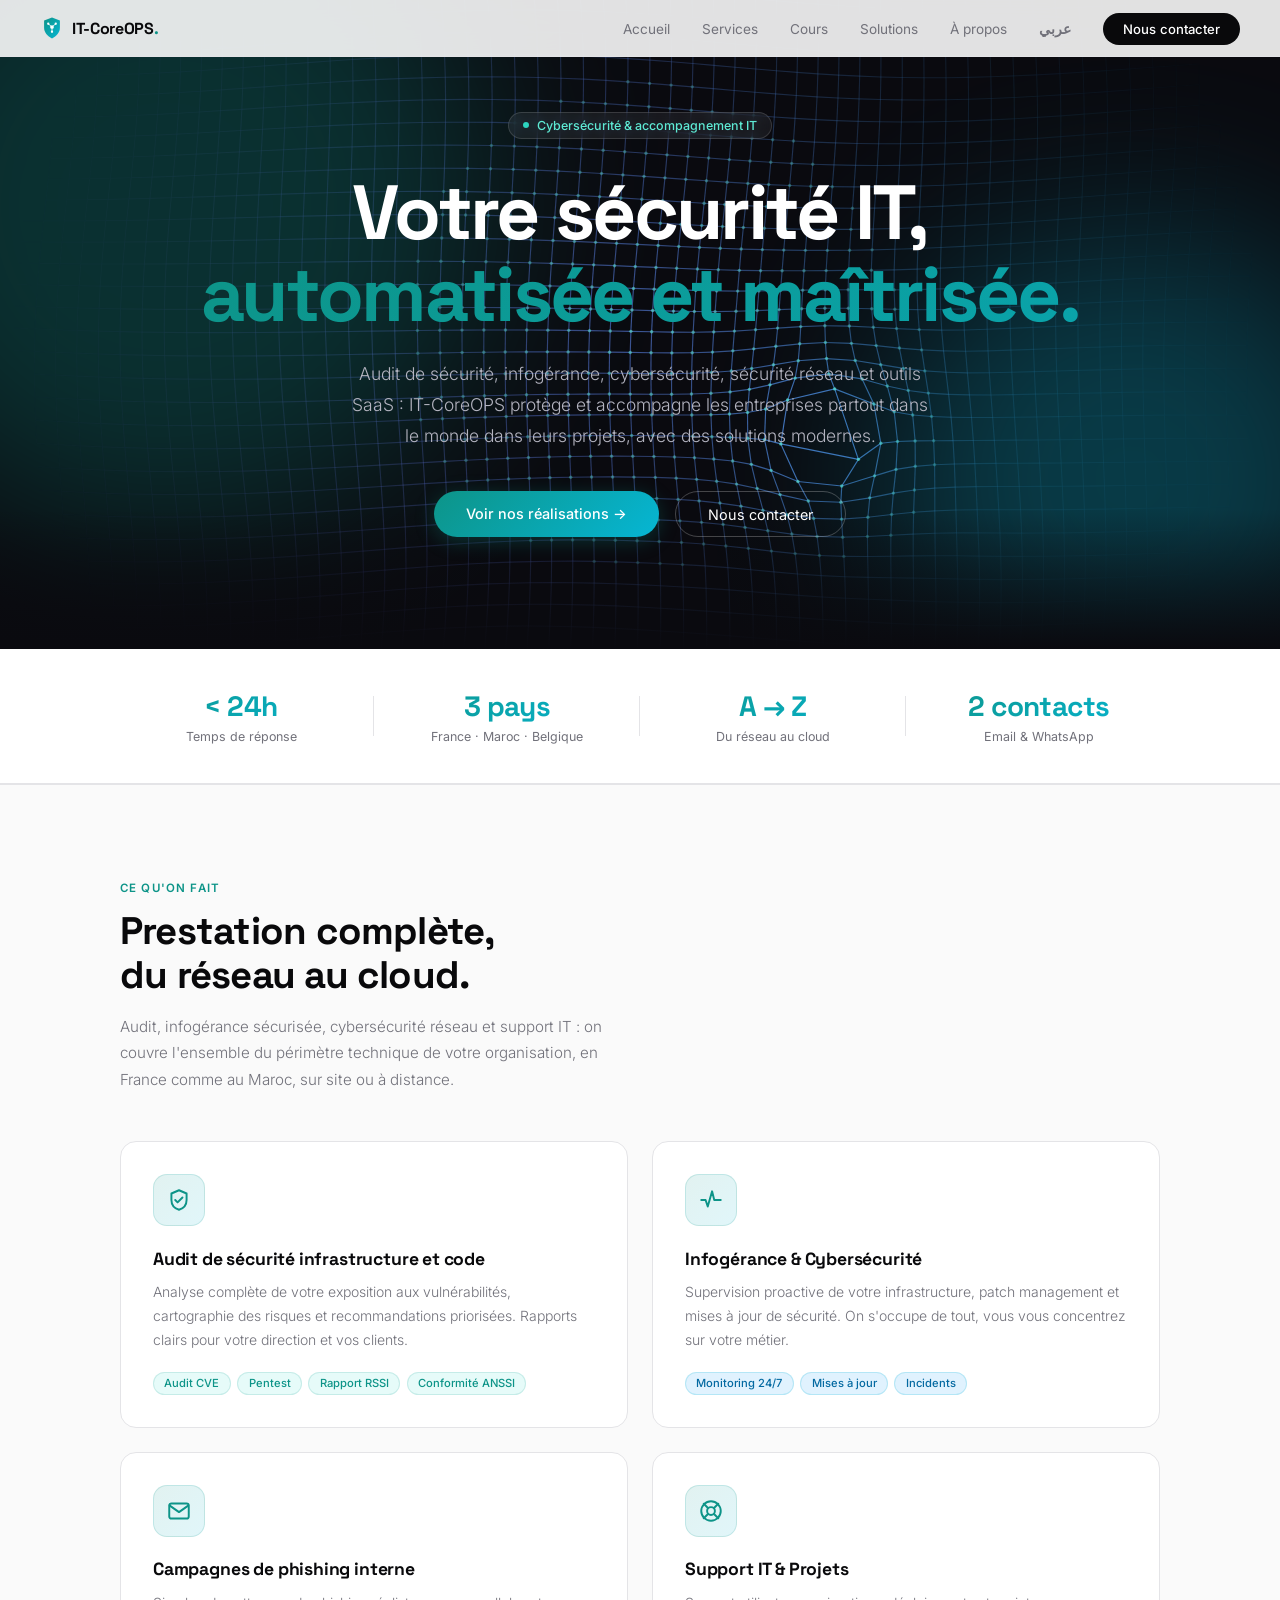
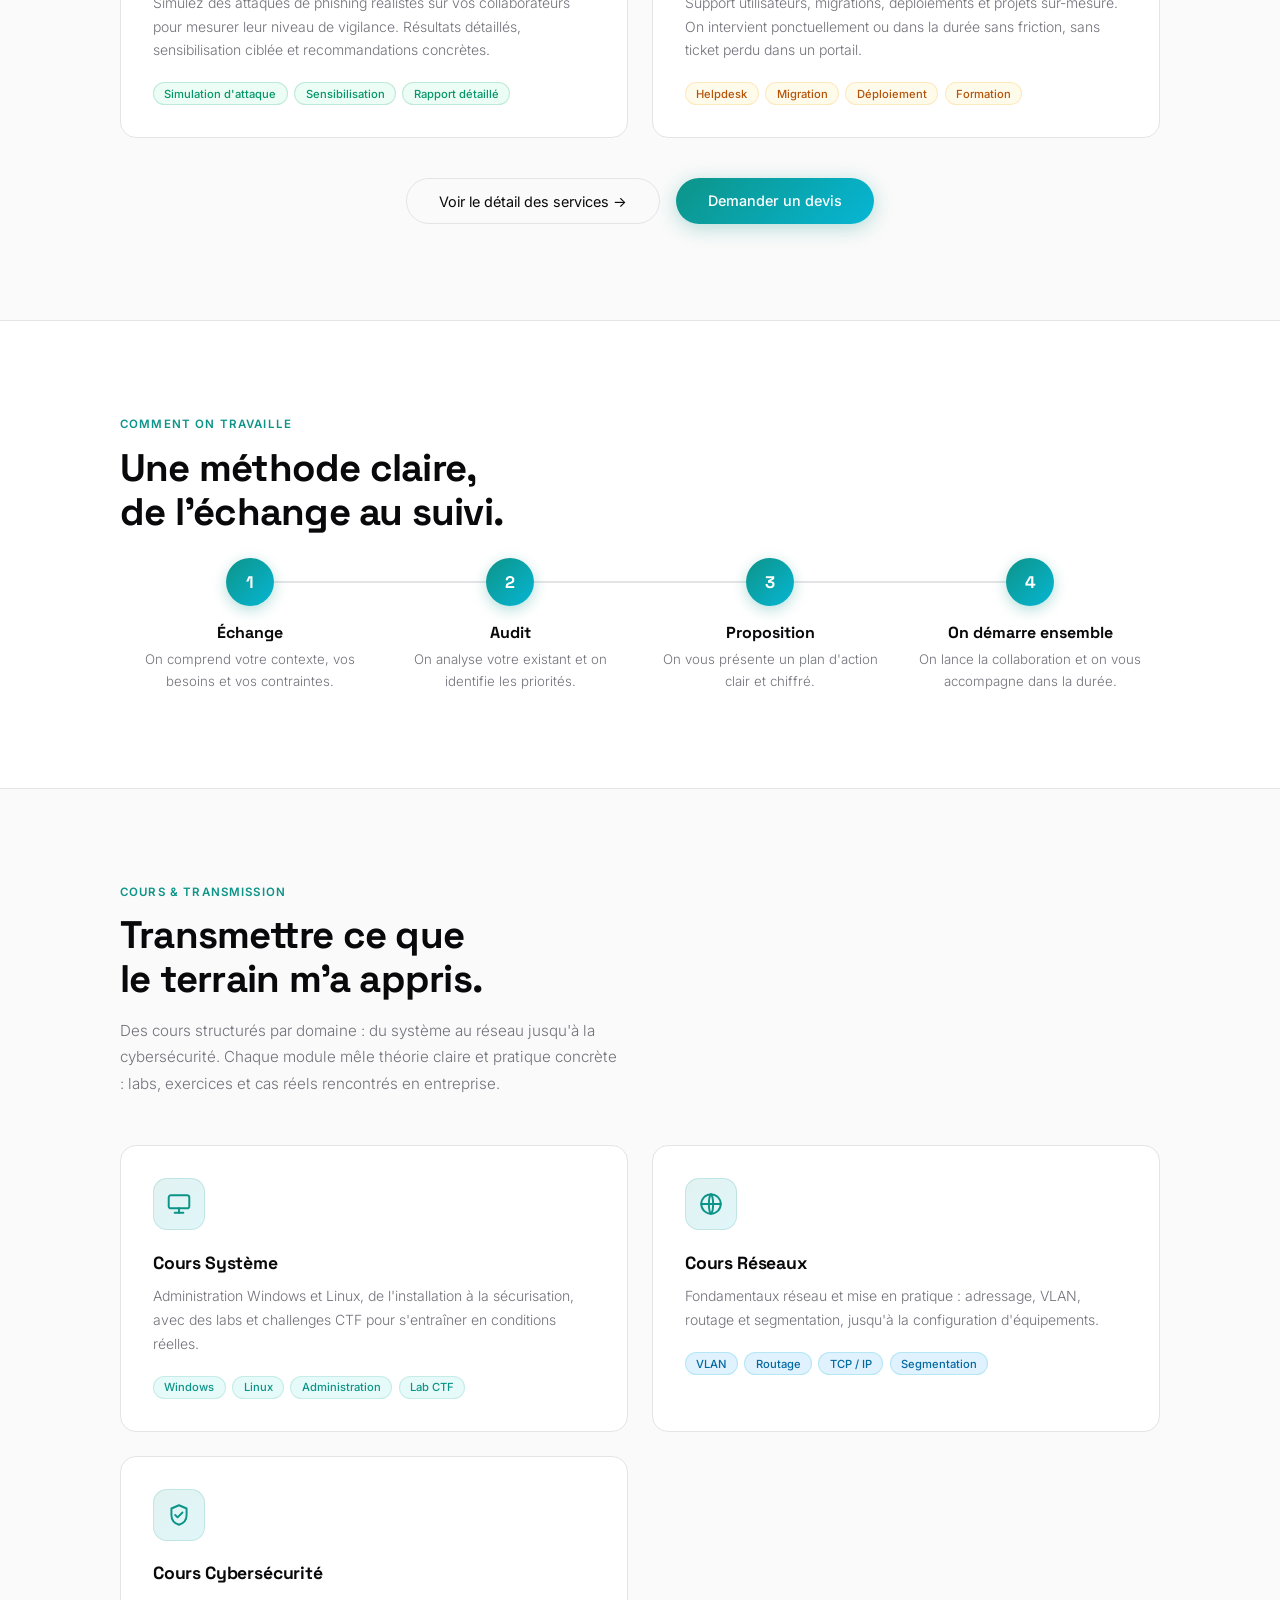
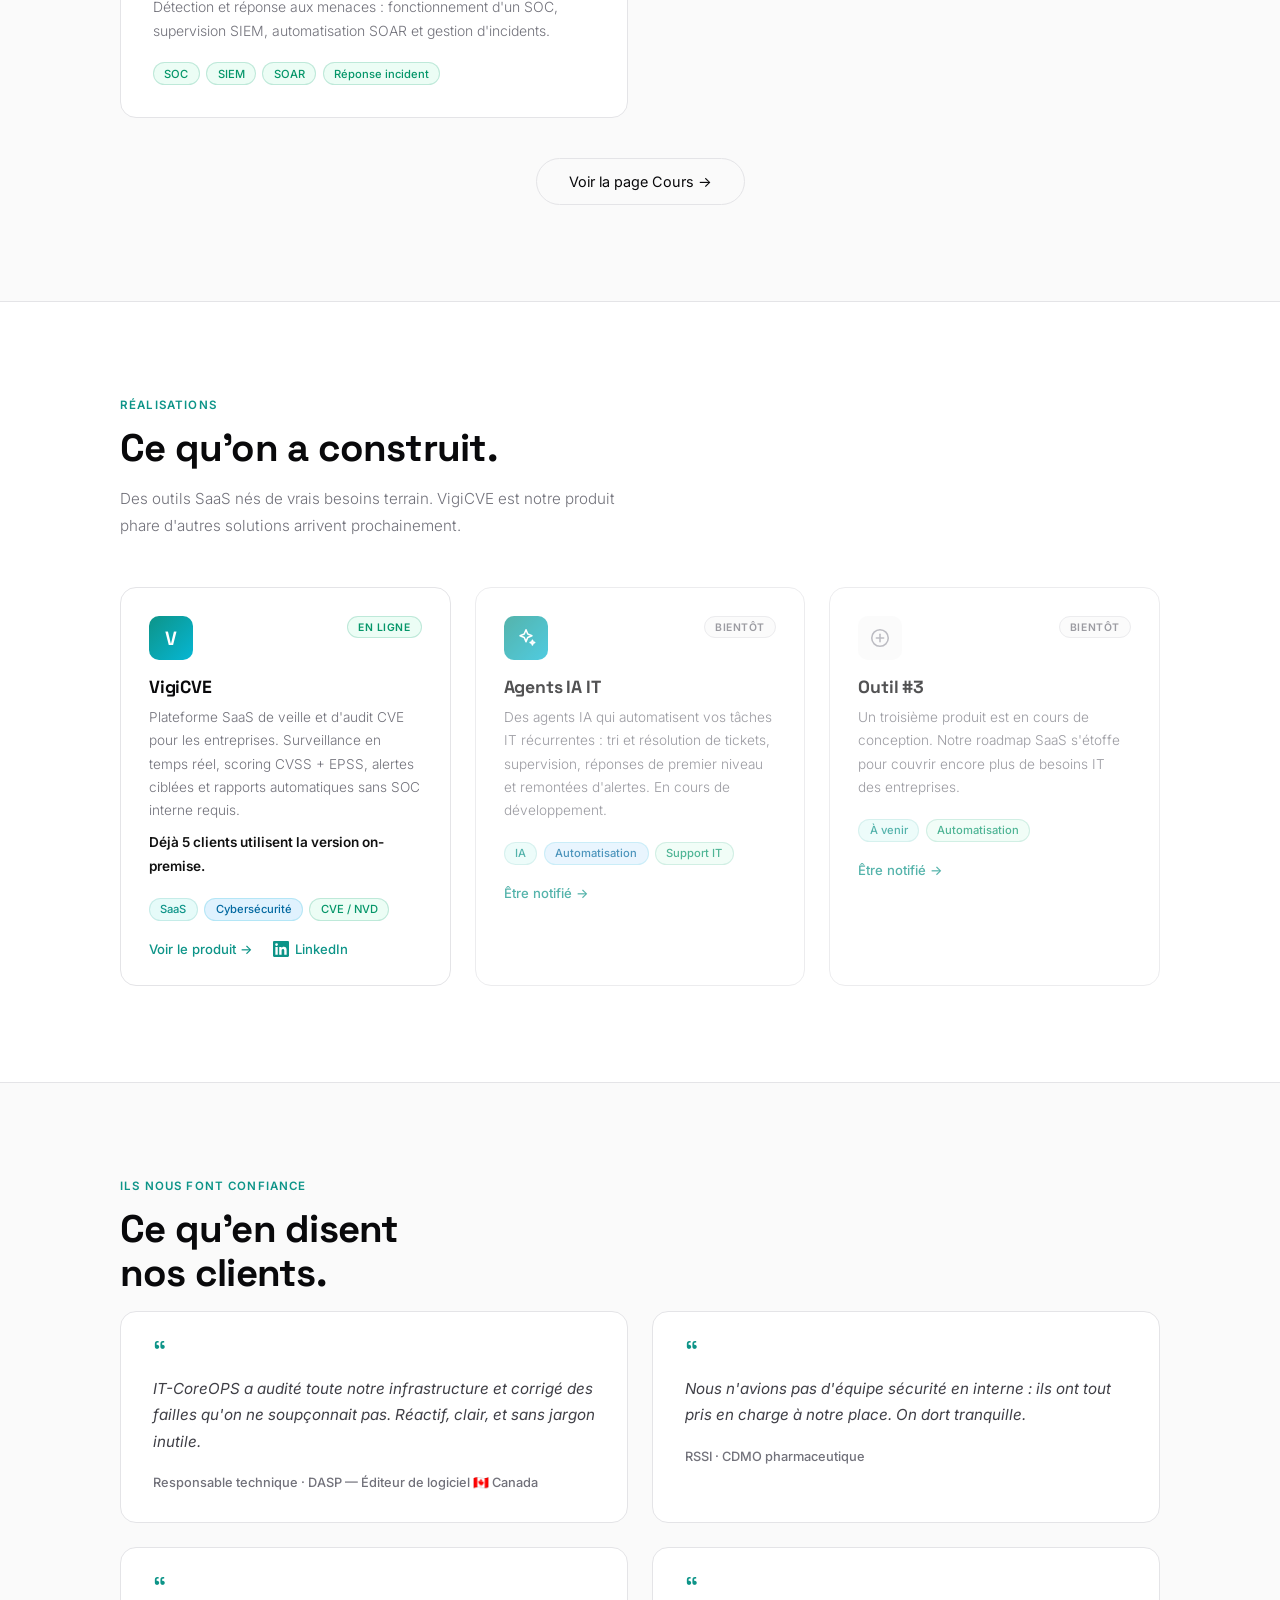
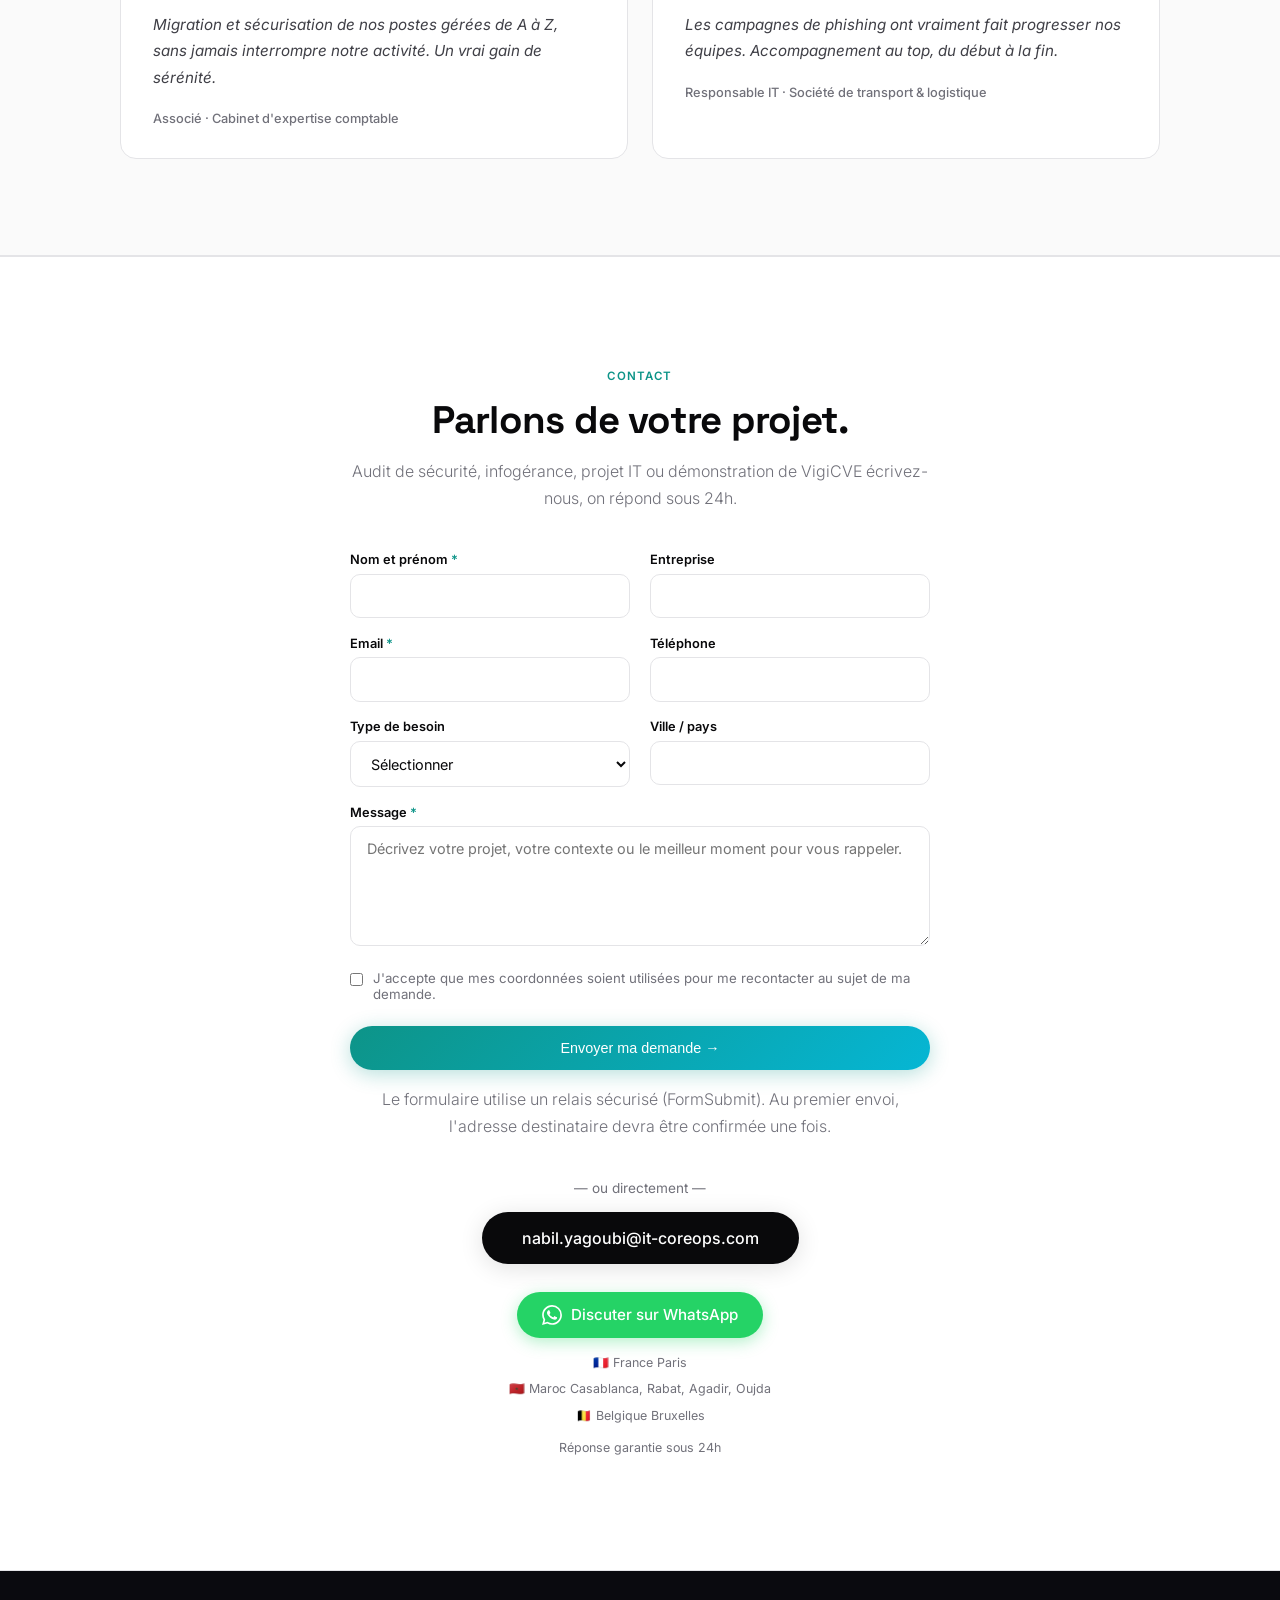
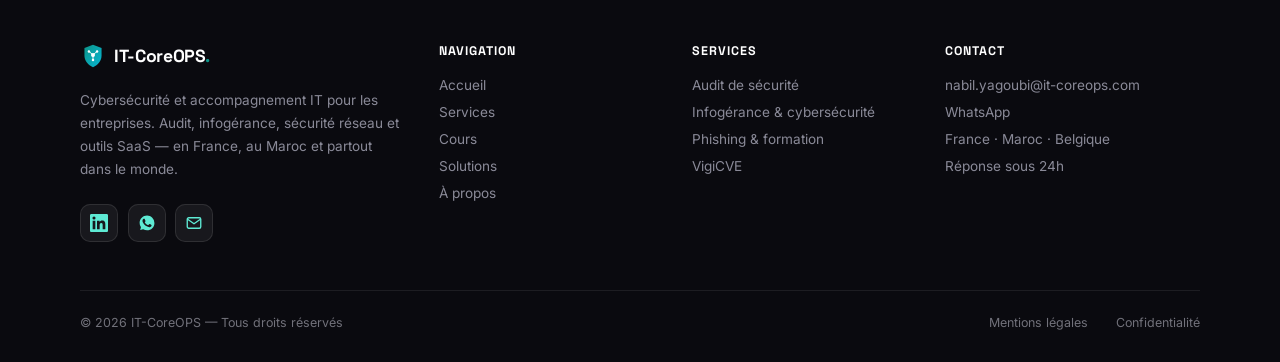
==== commit 2be0b3e5: "Carte réalisations : Outil #2 devient Agents IA IT (+ icône SVG sur Outil #3) Co-Authored-By: Claude" ====
--- a/index.html
+++ b/index.html
@@ -667,17 +667,18 @@
 
       <div class="pcard" style="opacity:.7">
         <div class="pcard-header">
-          <div class="pcard-logo logo-soon">🔜</div>
+          <div class="pcard-logo logo-vigicve"><svg width="22" height="22" viewBox="0 0 24 24" fill="none" stroke="#fff" stroke-width="1.7" stroke-linecap="round" stroke-linejoin="round" aria-hidden="true"><path d="M12 3l1.9 4.6L18.5 9.5 13.9 11.4 12 16l-1.9-4.6L5.5 9.5 10.1 7.6z"/><path d="M19 14.5l.7 1.8 1.8.7-1.8.7-.7 1.8-.7-1.8-1.8-.7 1.8-.7z"/></svg></div>
           <span class="pcard-badge badge-soon">Bientôt</span>
         </div>
         <div class="pcard-body">
-          <div class="pcard-title">Outil #2</div>
+          <div class="pcard-title">Agents IA IT</div>
           <div class="pcard-desc">
-            Un nouvel outil SaaS dans la suite IT-CoreOPS est en cours de développement. Inscrivez-vous pour être informé au lancement.
+            Des agents IA qui automatisent vos tâches IT récurrentes : tri et résolution de tickets, supervision, réponses de premier niveau et remontées d'alertes. En cours de développement.
           </div>
           <div class="pcard-tags">
-            <span class="stag">À venir</span>
-            <span class="stag stag-sky">Sécurité</span>
+            <span class="stag">IA</span>
+            <span class="stag stag-sky">Automatisation</span>
+            <span class="stag stag-green">Support IT</span>
           </div>
           <a href="#contact" class="pcard-link">
             Être notifié →
@@ -687,7 +688,7 @@
 
       <div class="pcard" style="opacity:.7">
         <div class="pcard-header">
-          <div class="pcard-logo logo-soon">🔜</div>
+          <div class="pcard-logo logo-soon"><svg width="22" height="22" viewBox="0 0 24 24" fill="none" stroke="#A1A1AA" stroke-width="1.7" stroke-linecap="round" stroke-linejoin="round" aria-hidden="true"><circle cx="12" cy="12" r="9"/><line x1="12" y1="8" x2="12" y2="16"/><line x1="8" y1="12" x2="16" y2="12"/></svg></div>
           <span class="pcard-badge badge-soon">Bientôt</span>
         </div>
         <div class="pcard-body">
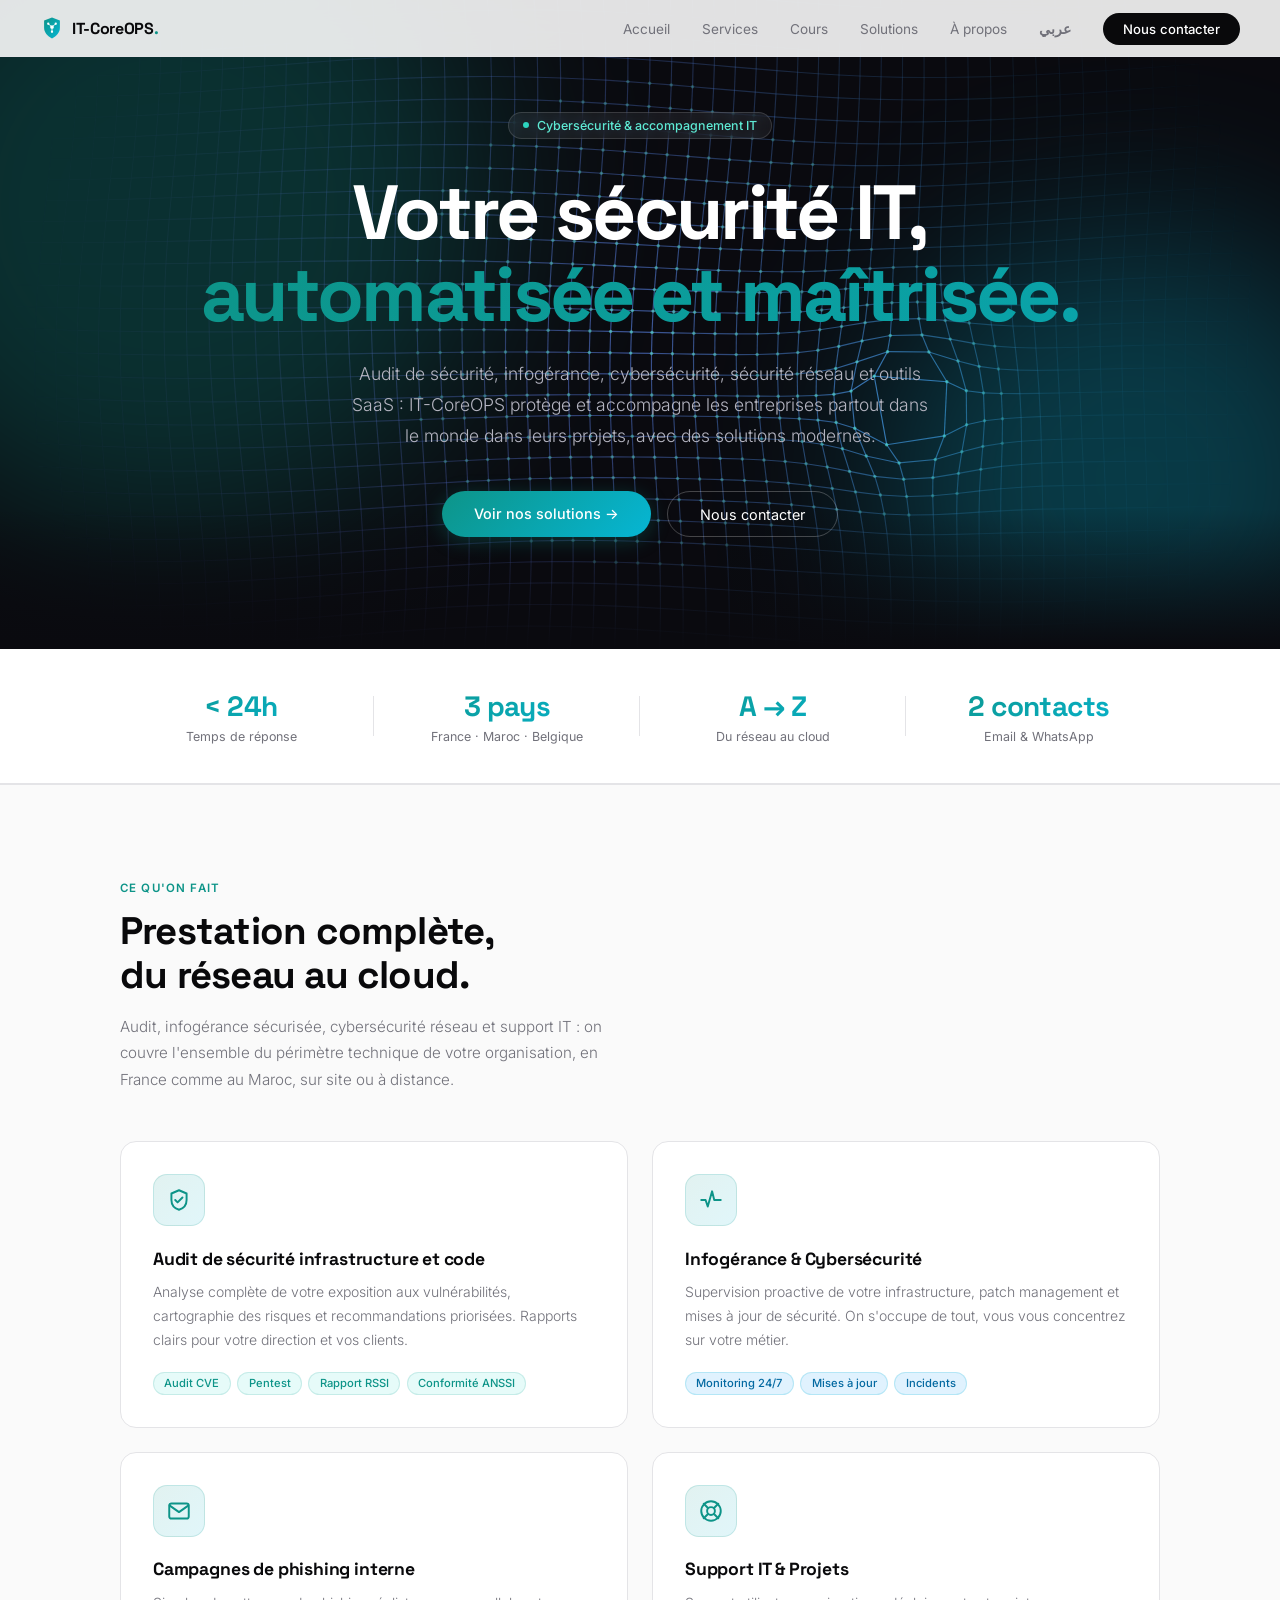
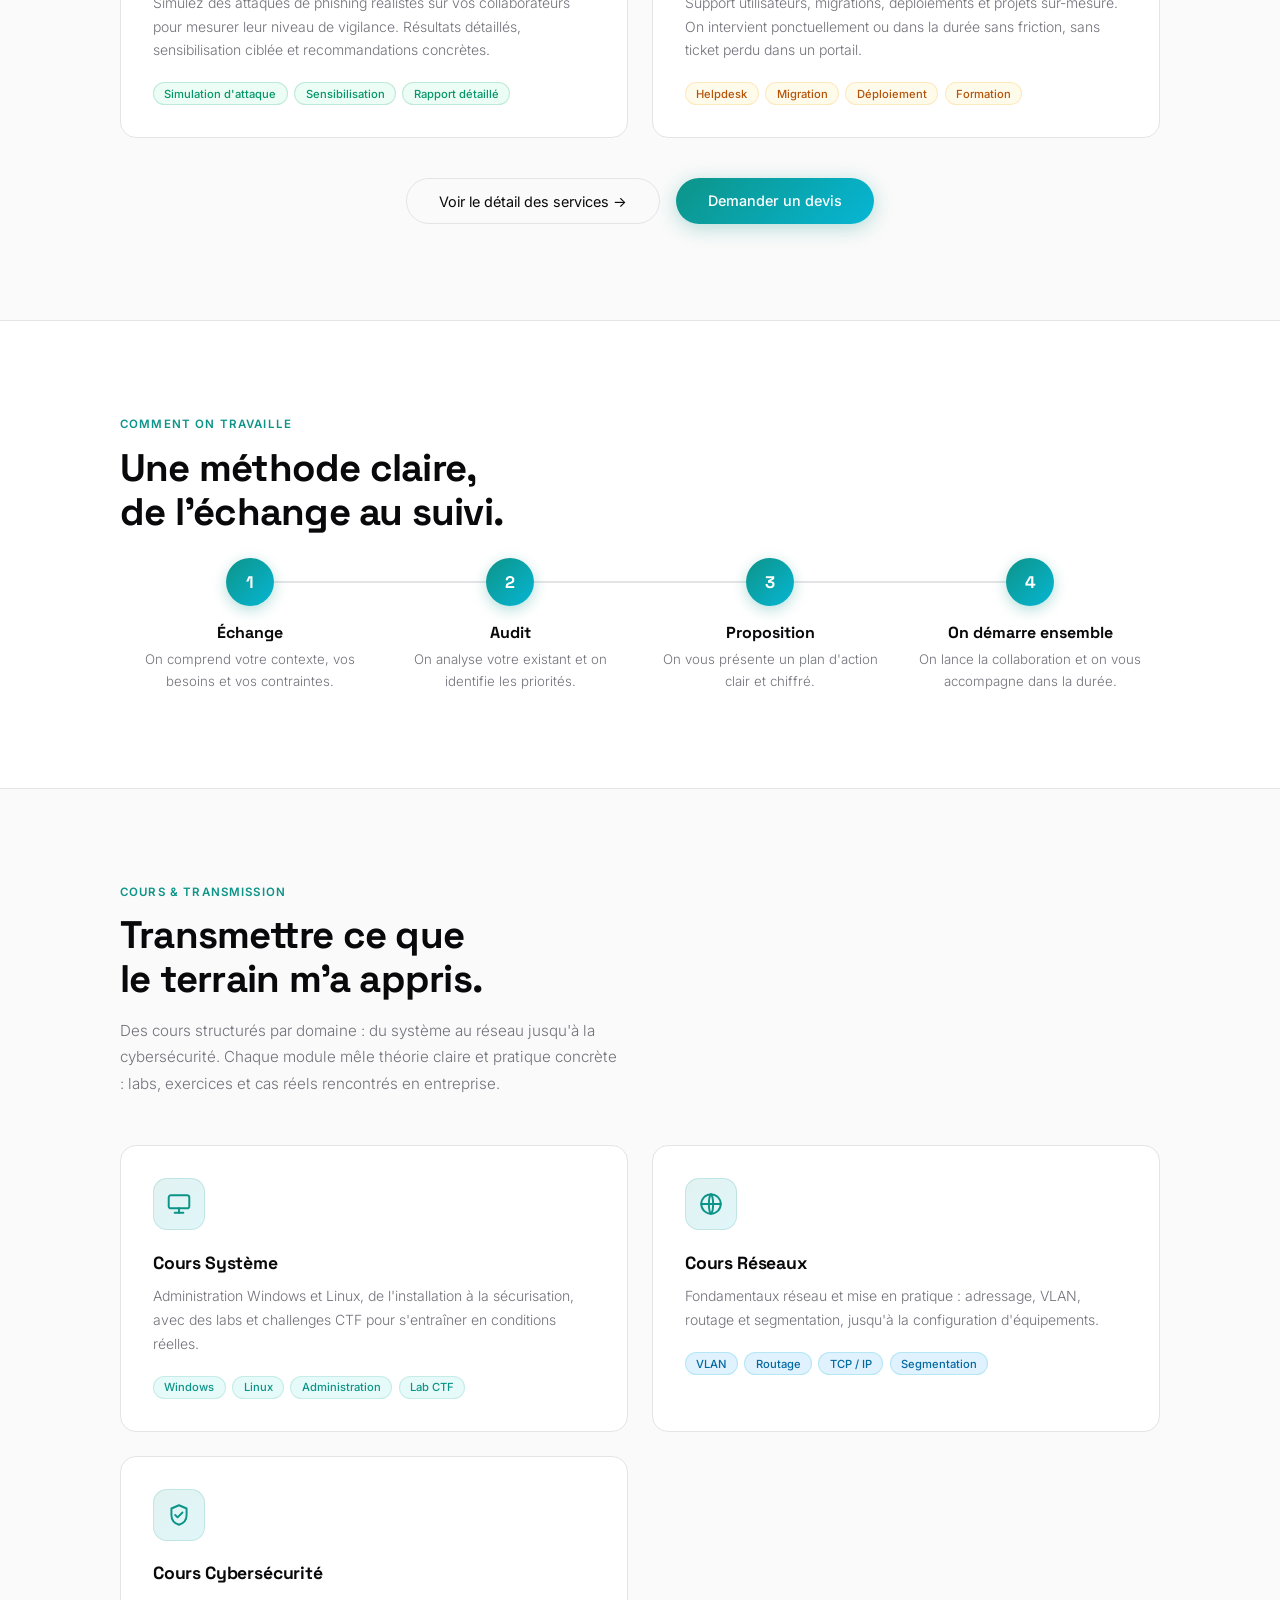
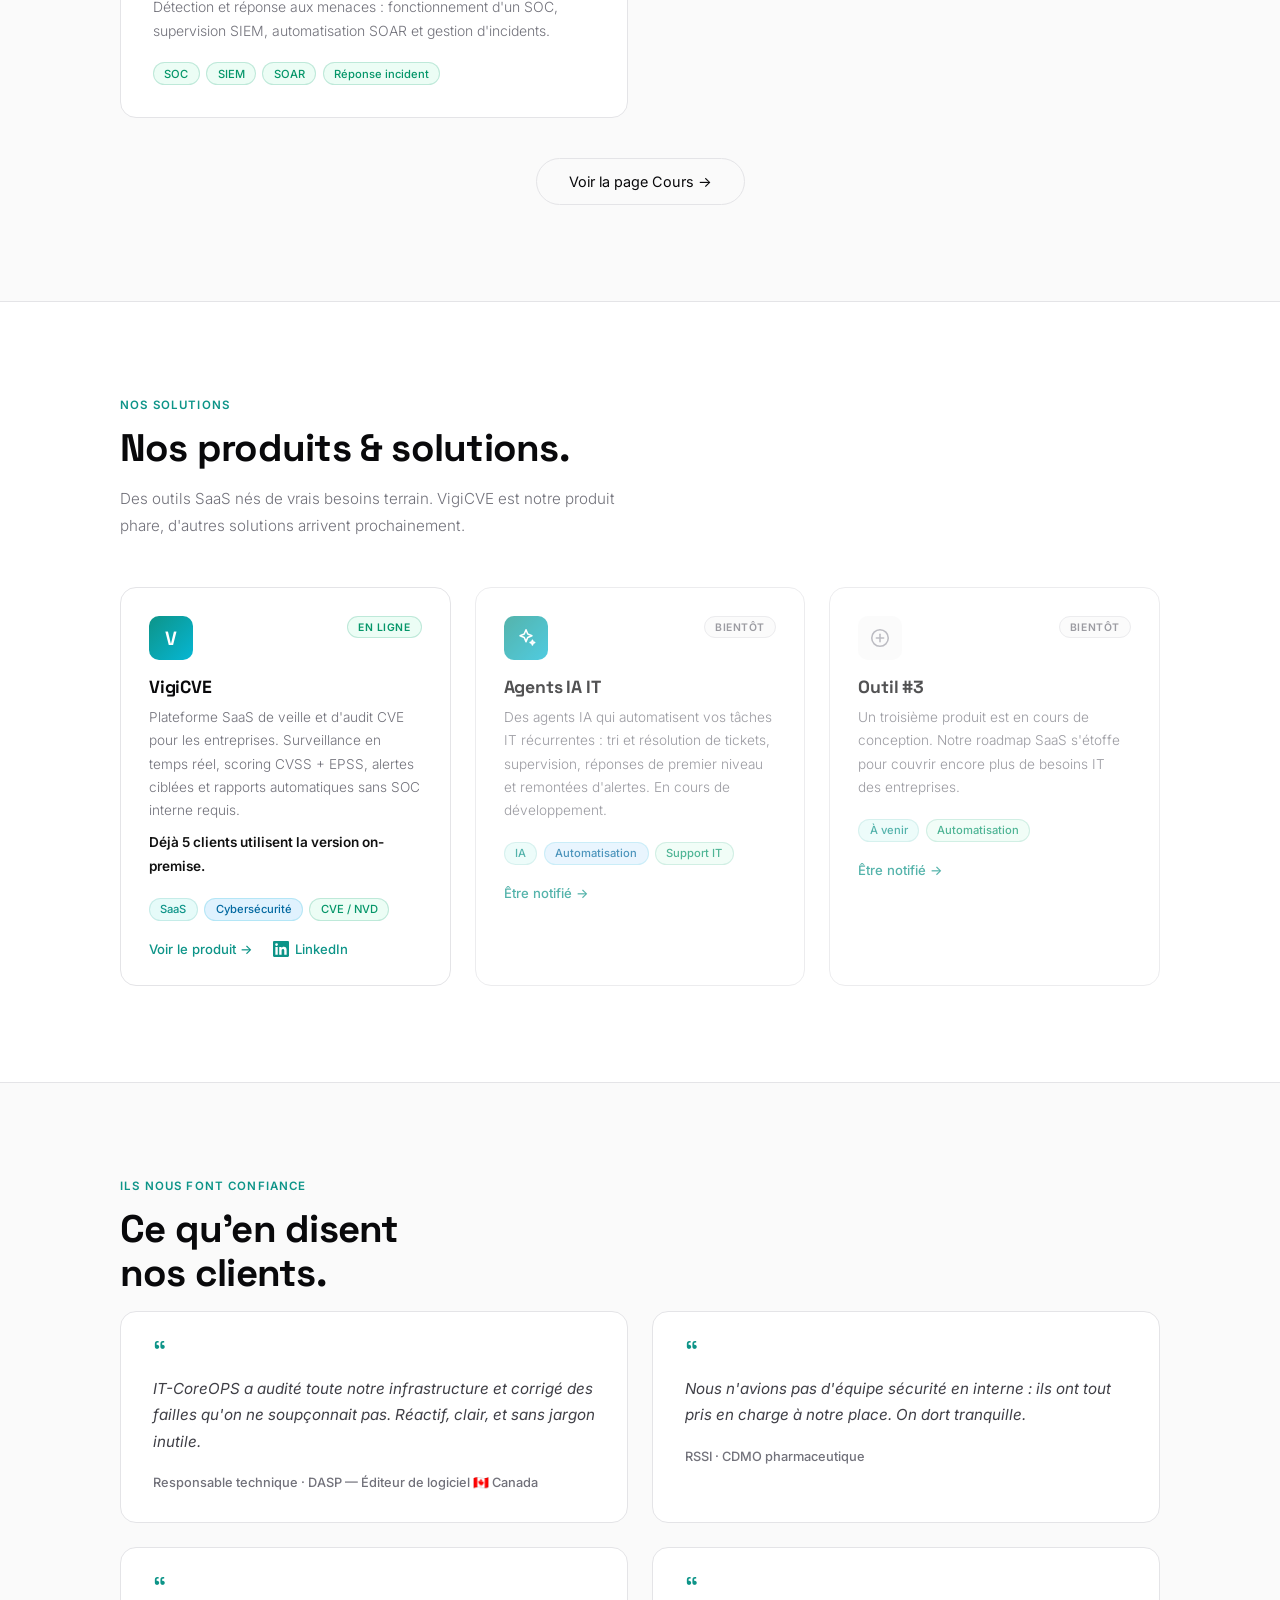
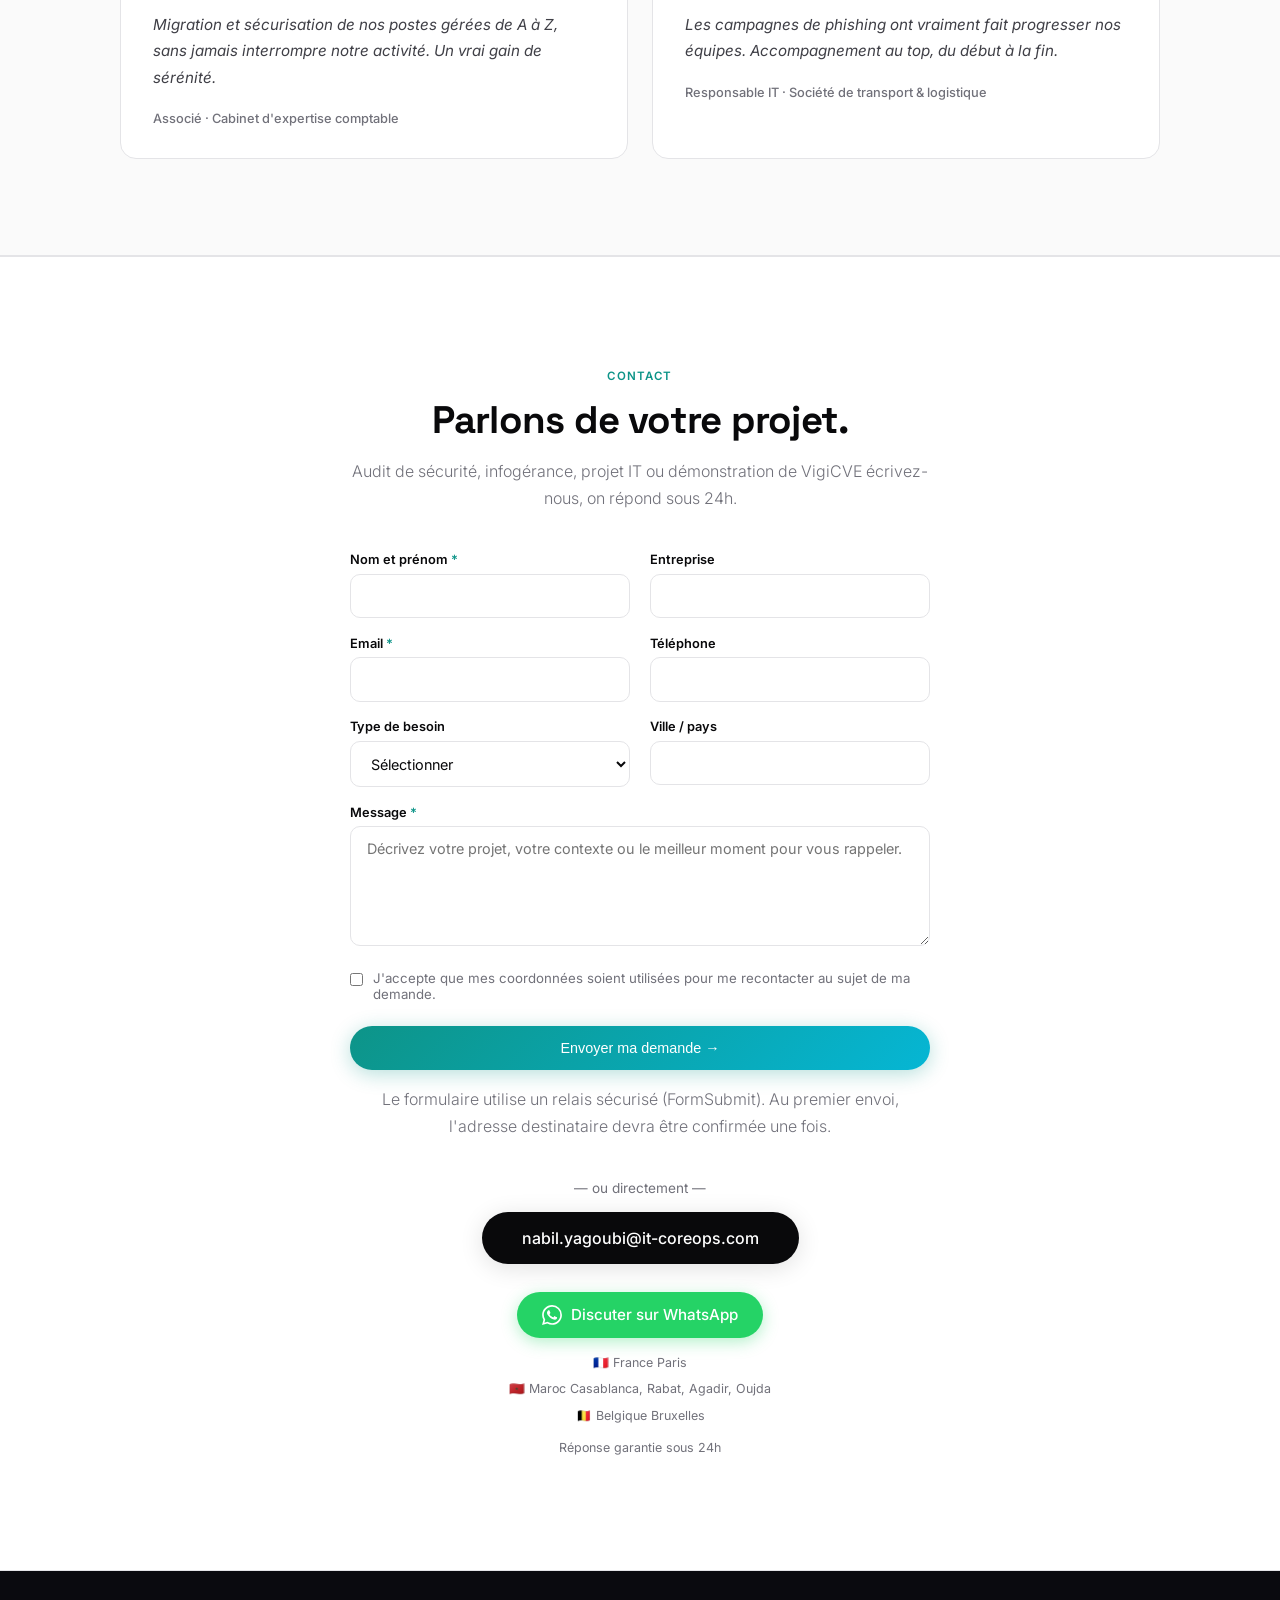
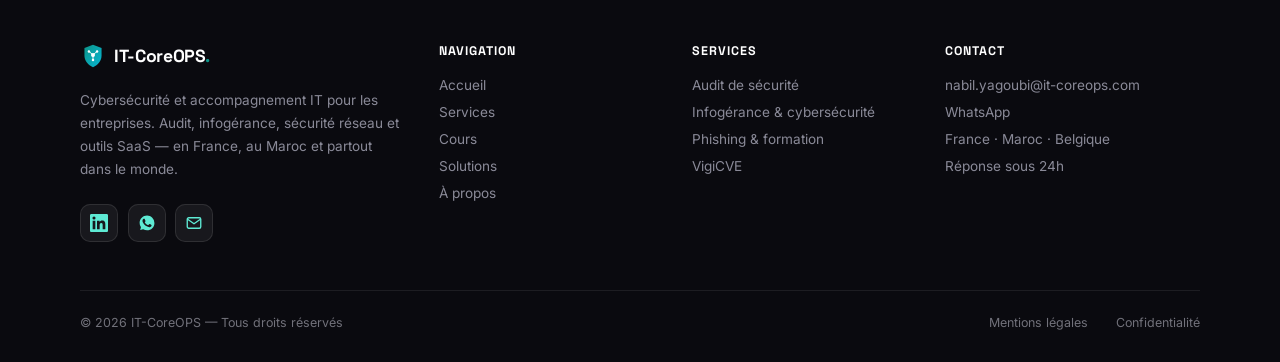
==== commit f25c1fa9: "Onglet Solutions : aperçu des solutions sur l'accueil au lieu du produit direct L'onglet Solutions (" ====
--- a/index.html
+++ b/index.html
@@ -440,7 +440,7 @@
     <li><a href="#">Accueil</a></li>
     <li><a href="services.html">Services</a></li>
     <li><a href="cours.html">Cours</a></li>
-    <li><a href="solutions.html">Solutions</a></li>
+    <li><a href="#solutions">Solutions</a></li>
     <li><a href="a-propos.html">À propos</a></li>
     <li><a href="ar.html" style="font-weight:600">عربي</a></li>
     <li><a href="#contact" class="nav-btn">Nous contacter</a></li>
@@ -465,7 +465,7 @@
   </p>
 
   <div class="hero-actions">
-    <a href="#realisations" class="btn-g">Voir nos réalisations →</a>
+    <a href="#solutions" class="btn-g">Voir nos solutions →</a>
     <a href="#contact" class="btn-out">Nous contacter</a>
   </div>
 </section>
@@ -627,13 +627,13 @@
 </div>
 
 
-<!-- RÉALISATIONS -->
-<div id="realisations">
+<!-- NOS SOLUTIONS -->
+<div id="solutions">
   <div class="section">
-    <div class="eyebrow">Réalisations</div>
-    <h2 class="section-h">Ce qu'on a construit.</h2>
+    <div class="eyebrow">Nos solutions</div>
+    <h2 class="section-h">Nos produits &amp; solutions.</h2>
     <p class="section-sub">
-      Des outils SaaS nés de vrais besoins terrain. VigiCVE est notre produit phare d'autres solutions arrivent prochainement.
+      Des outils SaaS nés de vrais besoins terrain. VigiCVE est notre produit phare, d'autres solutions arrivent prochainement.
     </p>
 
     <div class="projects-grid">
@@ -654,7 +654,7 @@
             <span class="stag stag-green">CVE / NVD</span>
             </div>
           <div style="display:flex;align-items:center;gap:1.25rem;flex-wrap:wrap">
-            <a href="https://vigi-cve.com" target="_blank" class="pcard-link">
+            <a href="solutions.html" class="pcard-link">
               Voir le produit →
             </a>
             <a href="https://www.linkedin.com/company/vigi-cve/" target="_blank" rel="noopener" class="pcard-link" style="display:inline-flex;align-items:center;gap:.4rem" aria-label="LinkedIn VigiCVE">
@@ -844,7 +844,7 @@
       <a href="index.html">Accueil</a>
       <a href="services.html">Services</a>
       <a href="cours.html">Cours</a>
-      <a href="solutions.html">Solutions</a>
+      <a href="#solutions">Solutions</a>
       <a href="a-propos.html">À propos</a>
     </div>
     <div class="footer-col">
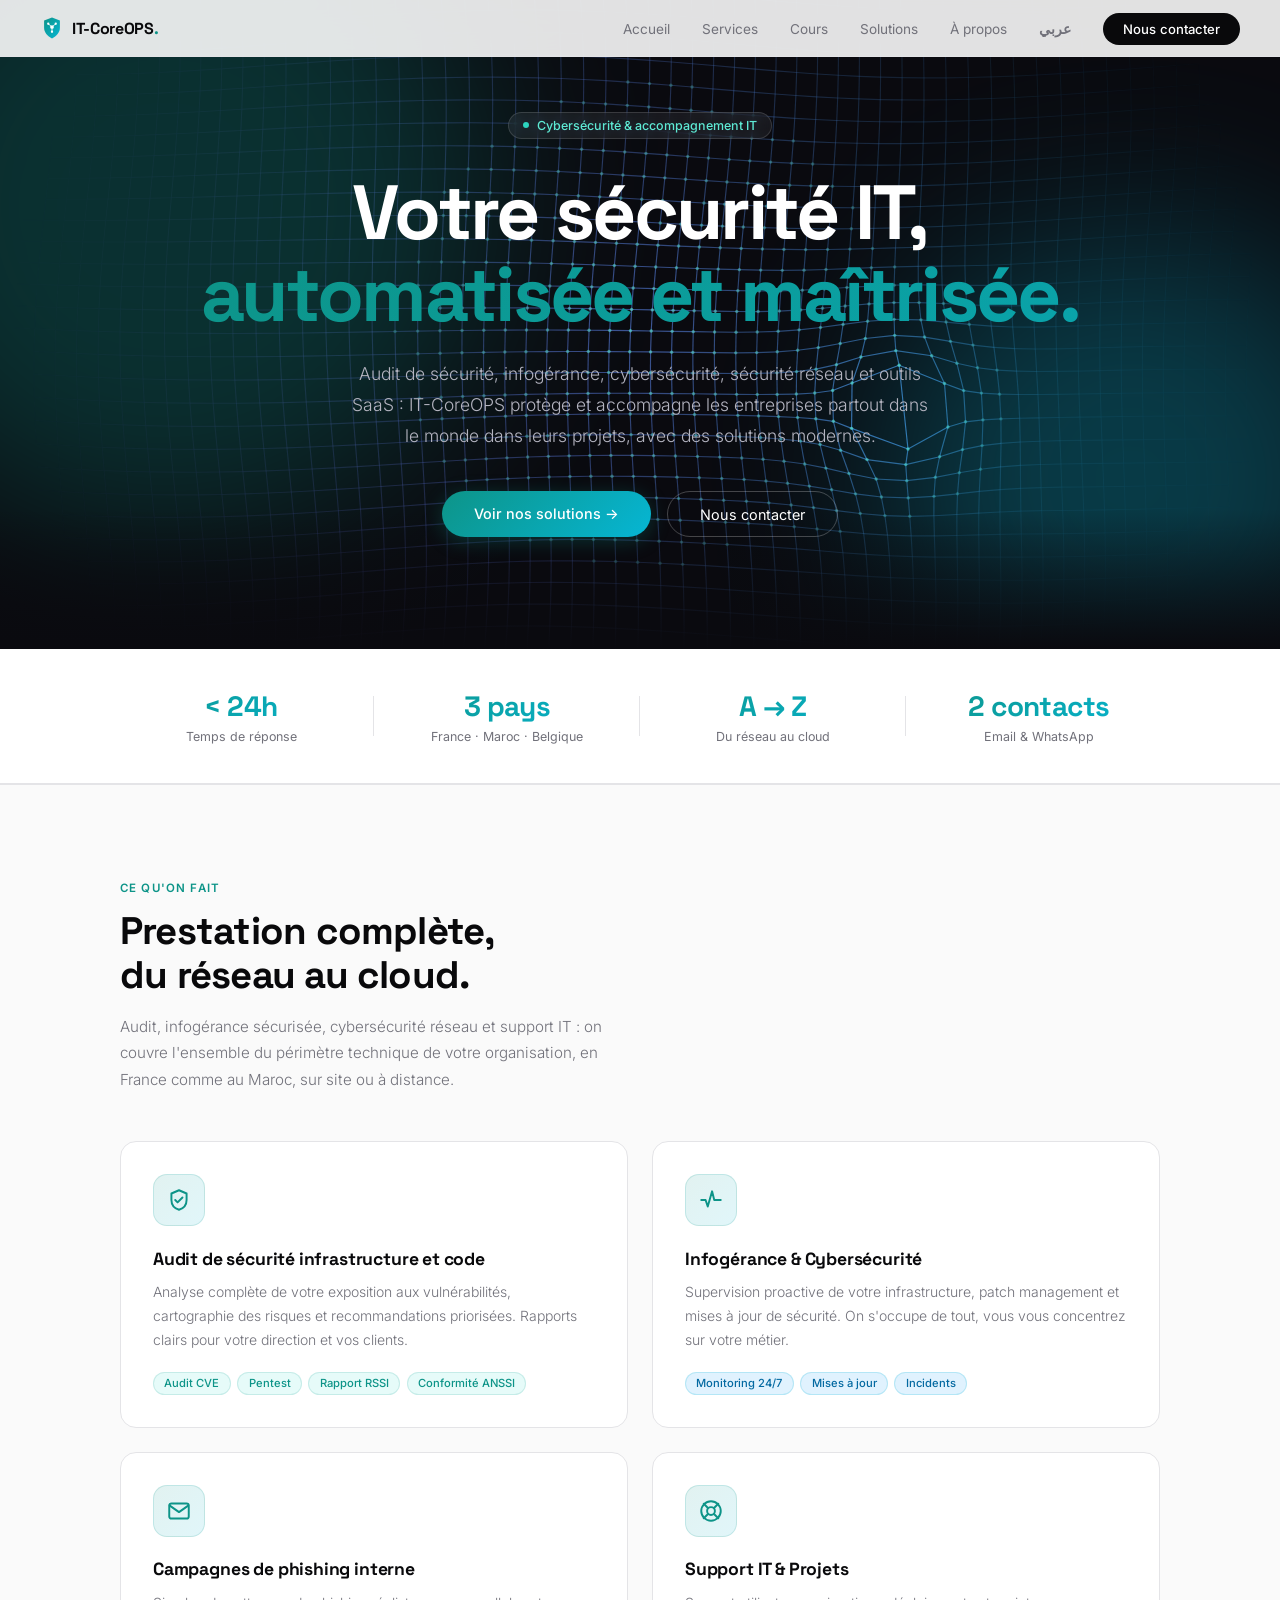
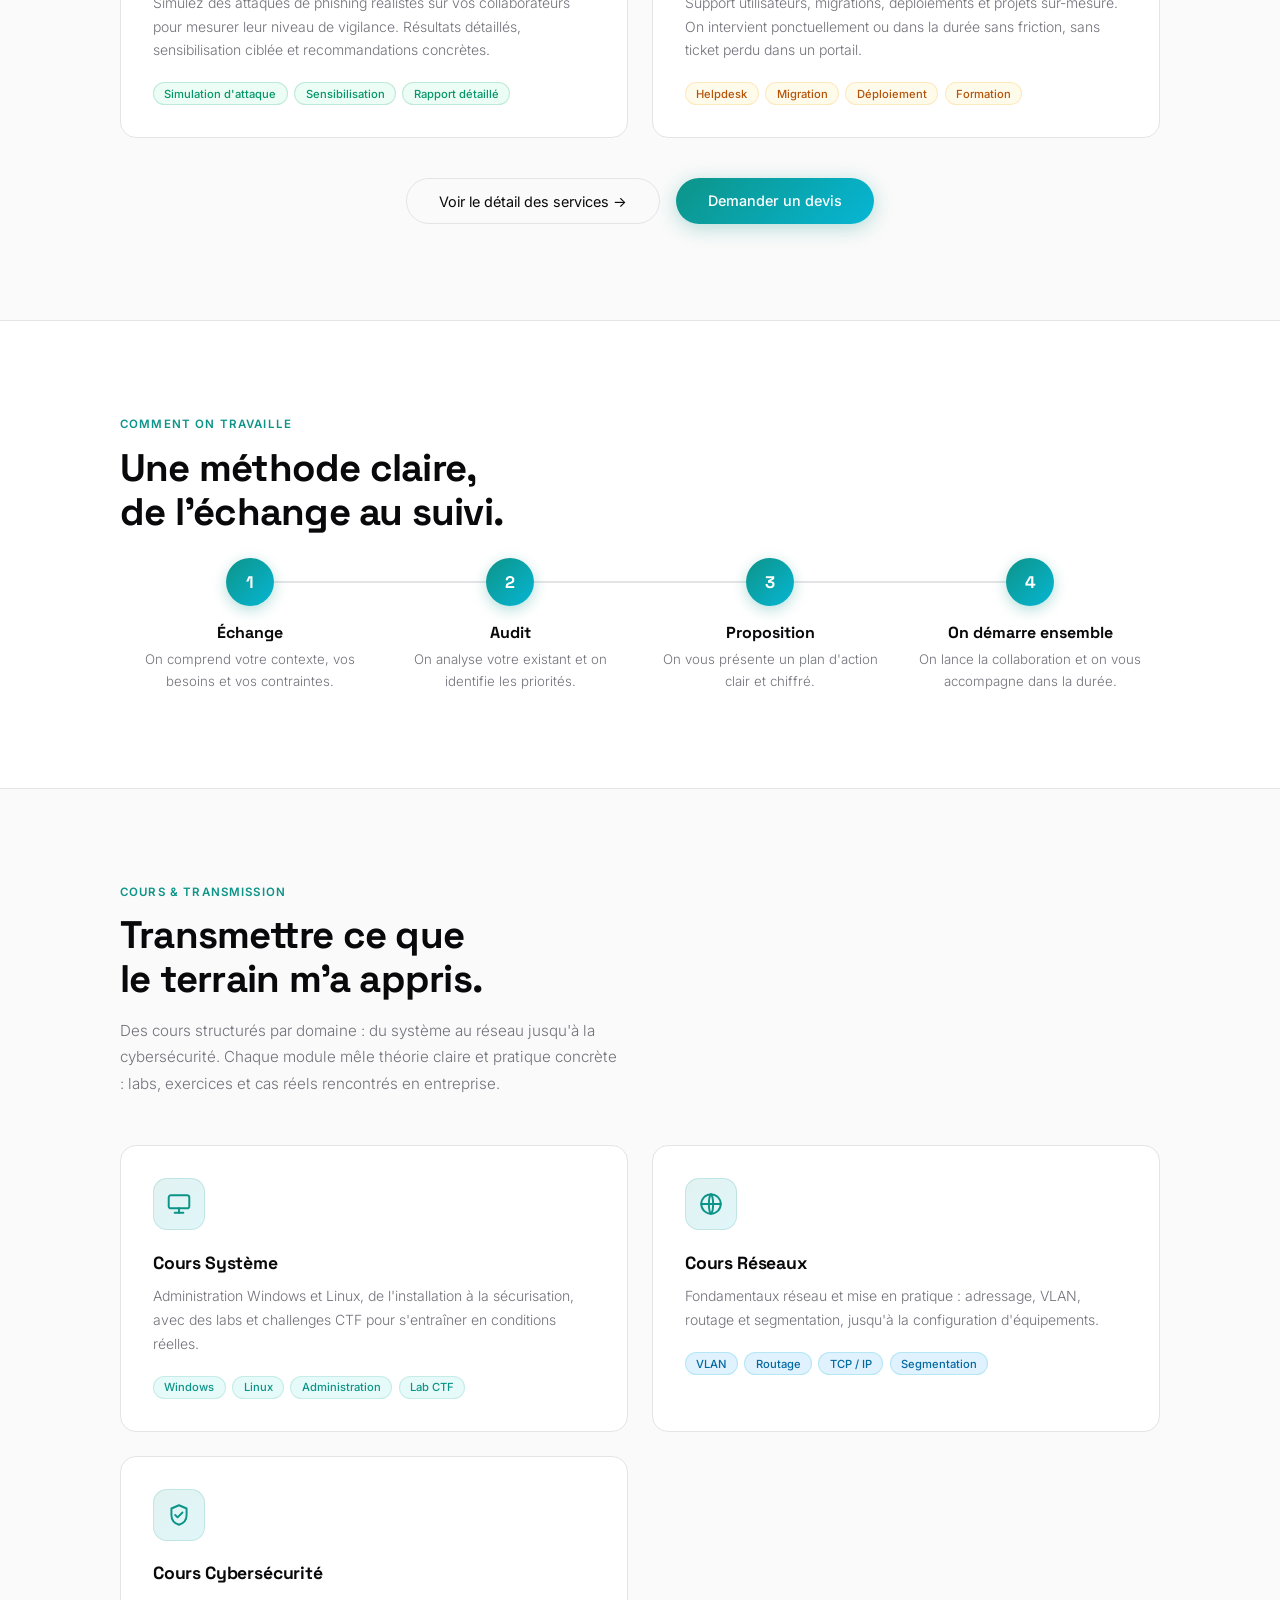
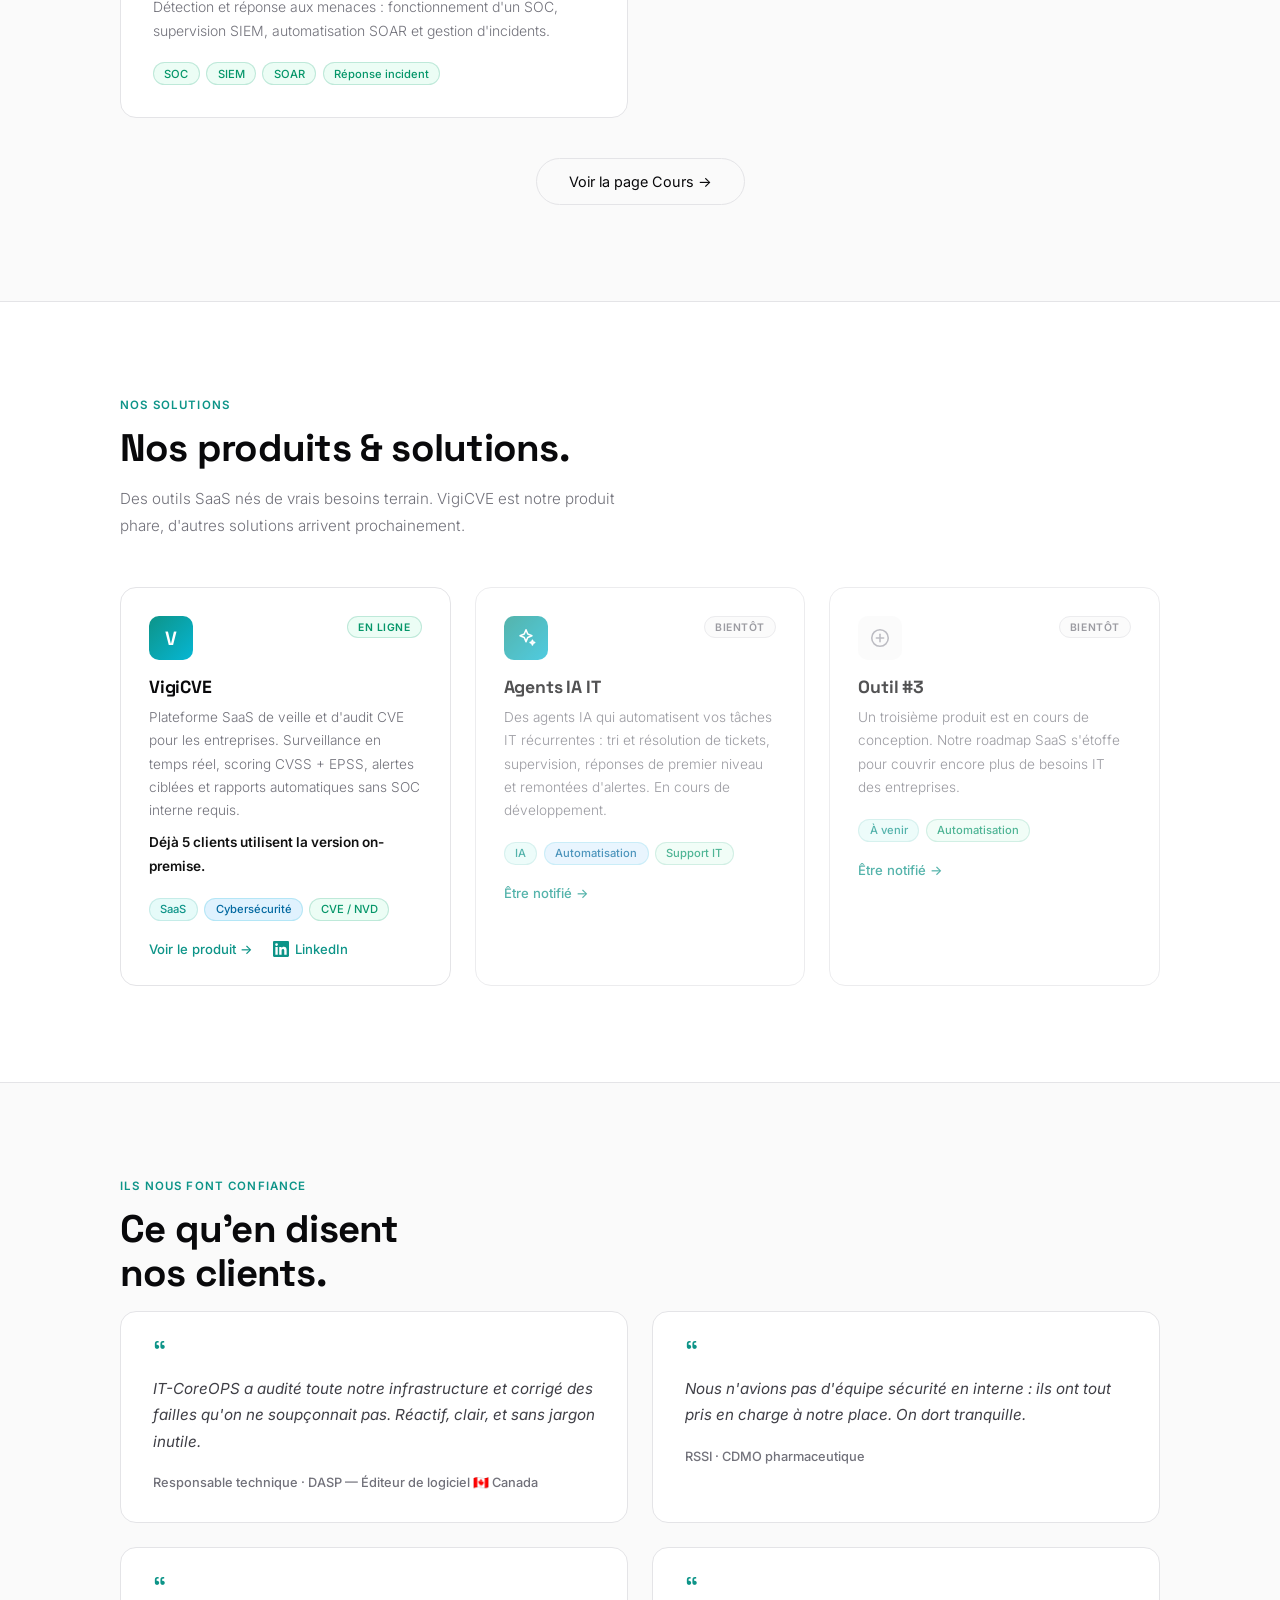
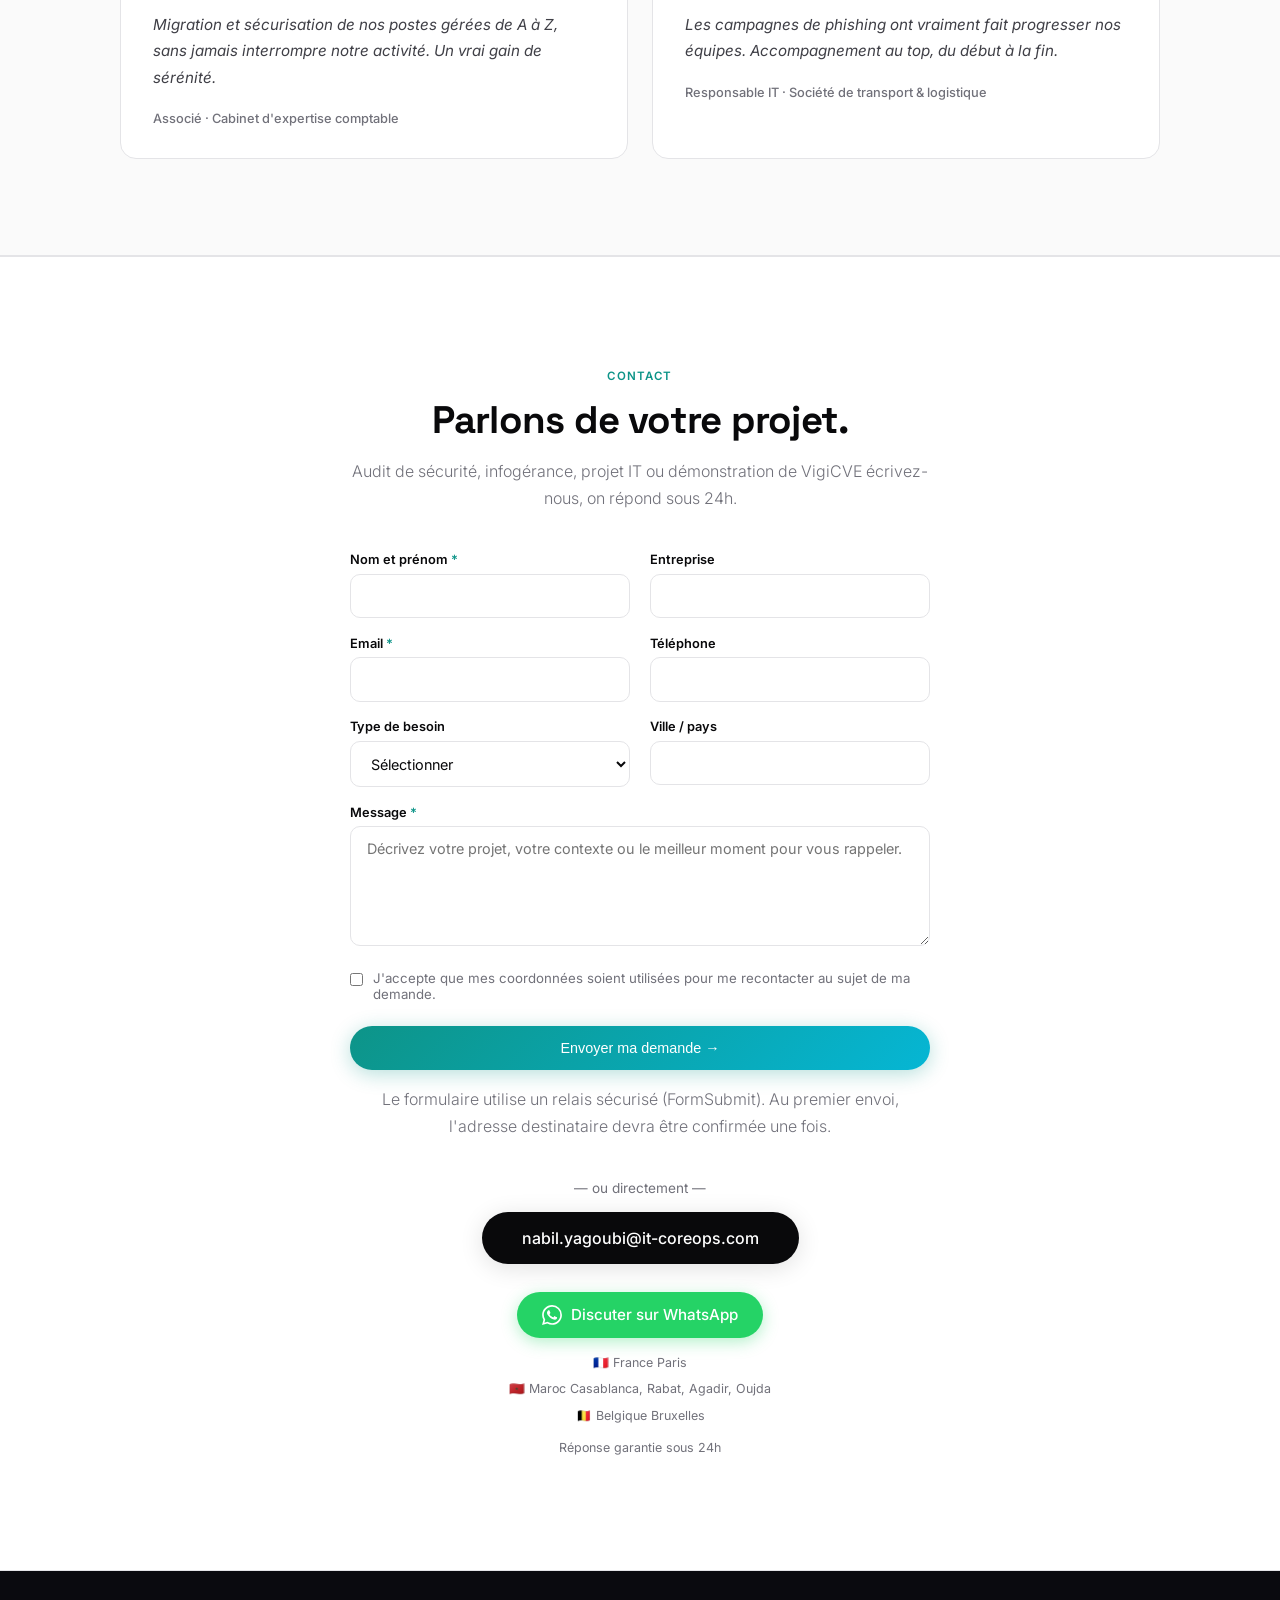
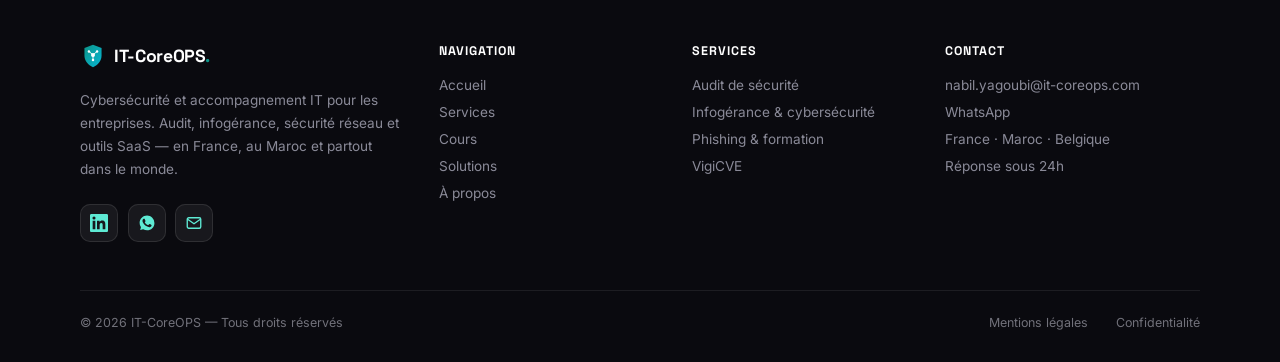
==== commit 8d3a4259: "Page Solutions = hub où l'utilisateur choisit ; VigiCVE déplacé sur vigicve.html - solutions.html de" ====
--- a/index.html
+++ b/index.html
@@ -440,7 +440,7 @@
     <li><a href="#">Accueil</a></li>
     <li><a href="services.html">Services</a></li>
     <li><a href="cours.html">Cours</a></li>
-    <li><a href="#solutions">Solutions</a></li>
+    <li><a href="solutions.html">Solutions</a></li>
     <li><a href="a-propos.html">À propos</a></li>
     <li><a href="ar.html" style="font-weight:600">عربي</a></li>
     <li><a href="#contact" class="nav-btn">Nous contacter</a></li>
@@ -465,7 +465,7 @@
   </p>
 
   <div class="hero-actions">
-    <a href="#solutions" class="btn-g">Voir nos solutions →</a>
+    <a href="solutions.html" class="btn-g">Voir nos solutions →</a>
     <a href="#contact" class="btn-out">Nous contacter</a>
   </div>
 </section>
@@ -654,7 +654,7 @@
             <span class="stag stag-green">CVE / NVD</span>
             </div>
           <div style="display:flex;align-items:center;gap:1.25rem;flex-wrap:wrap">
-            <a href="solutions.html" class="pcard-link">
+            <a href="vigicve.html" class="pcard-link">
               Voir le produit →
             </a>
             <a href="https://www.linkedin.com/company/vigi-cve/" target="_blank" rel="noopener" class="pcard-link" style="display:inline-flex;align-items:center;gap:.4rem" aria-label="LinkedIn VigiCVE">
@@ -844,7 +844,7 @@
       <a href="index.html">Accueil</a>
       <a href="services.html">Services</a>
       <a href="cours.html">Cours</a>
-      <a href="#solutions">Solutions</a>
+      <a href="solutions.html">Solutions</a>
       <a href="a-propos.html">À propos</a>
     </div>
     <div class="footer-col">
@@ -852,7 +852,7 @@
       <a href="services.html">Audit de sécurité</a>
       <a href="services.html">Infogérance & cybersécurité</a>
       <a href="services.html">Phishing & formation</a>
-      <a href="solutions.html">VigiCVE</a>
+      <a href="vigicve.html">VigiCVE</a>
     </div>
     <div class="footer-col">
       <h4>Contact</h4>
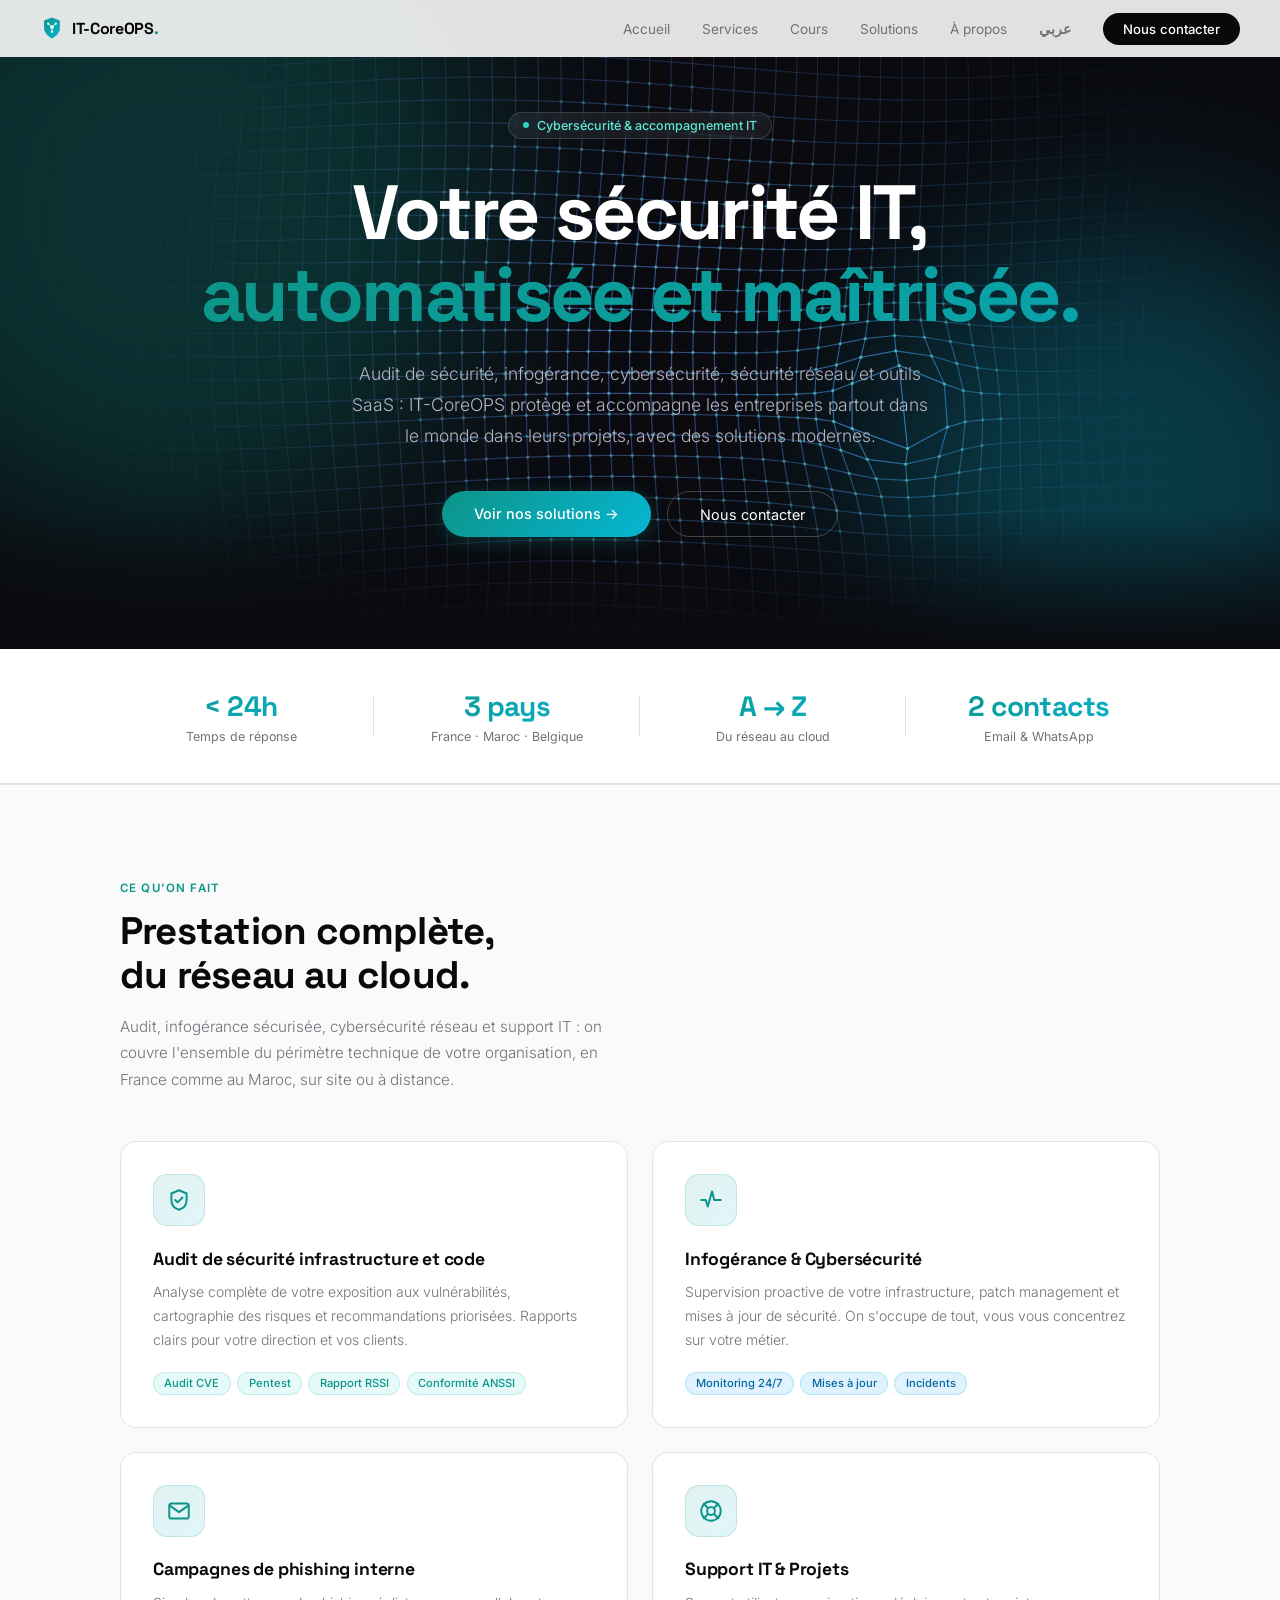
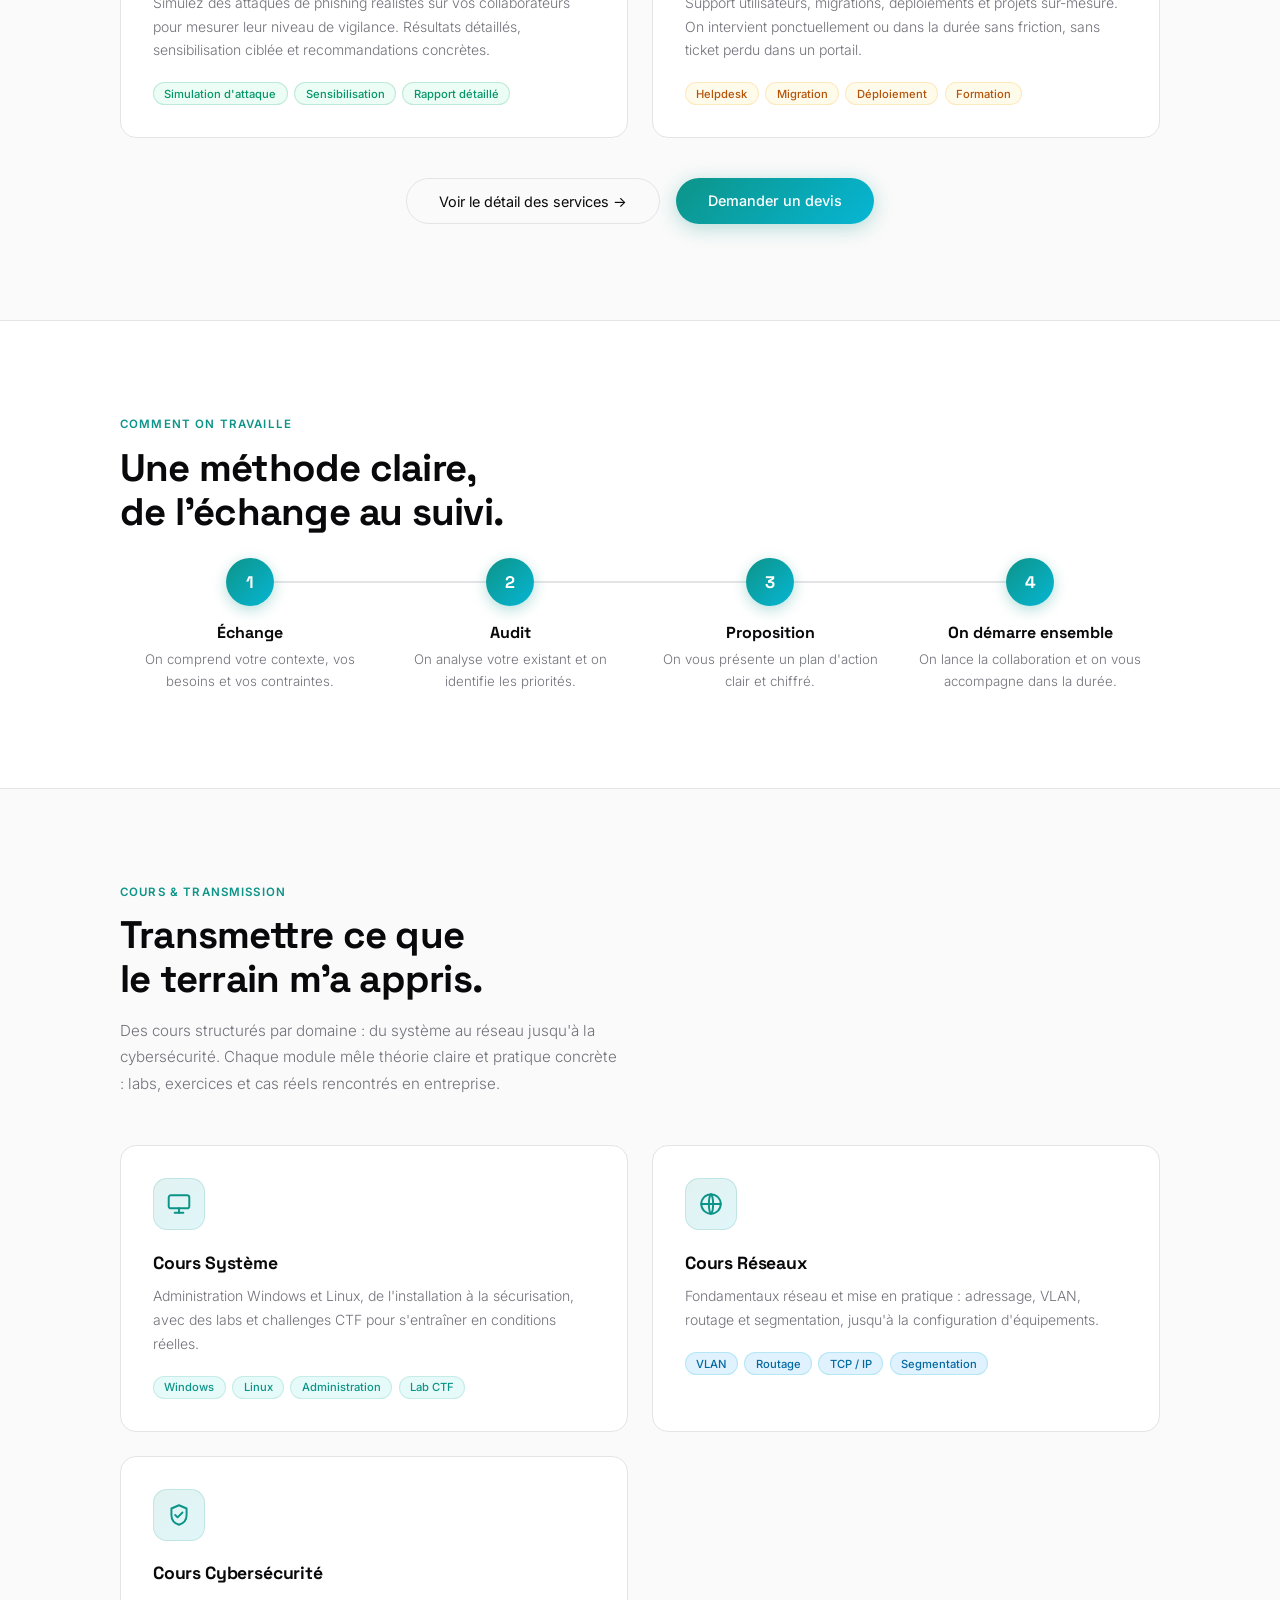
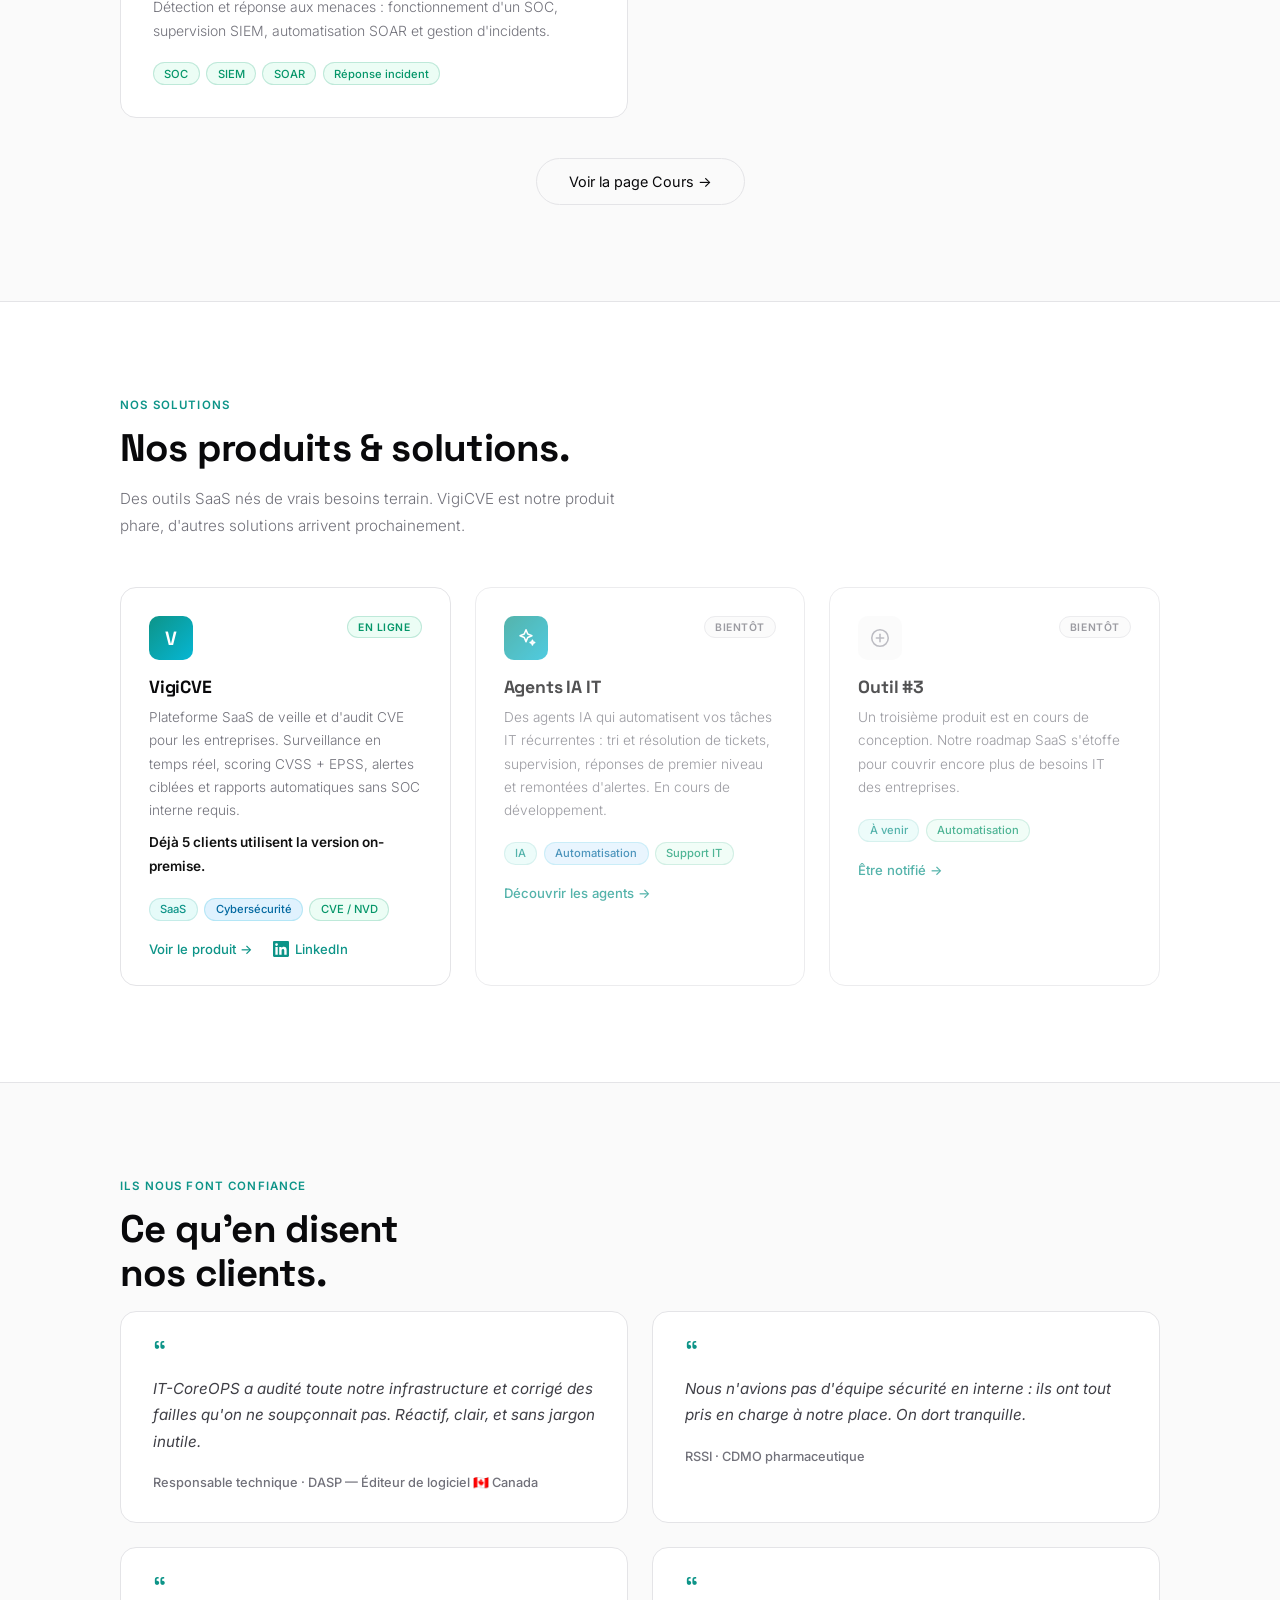
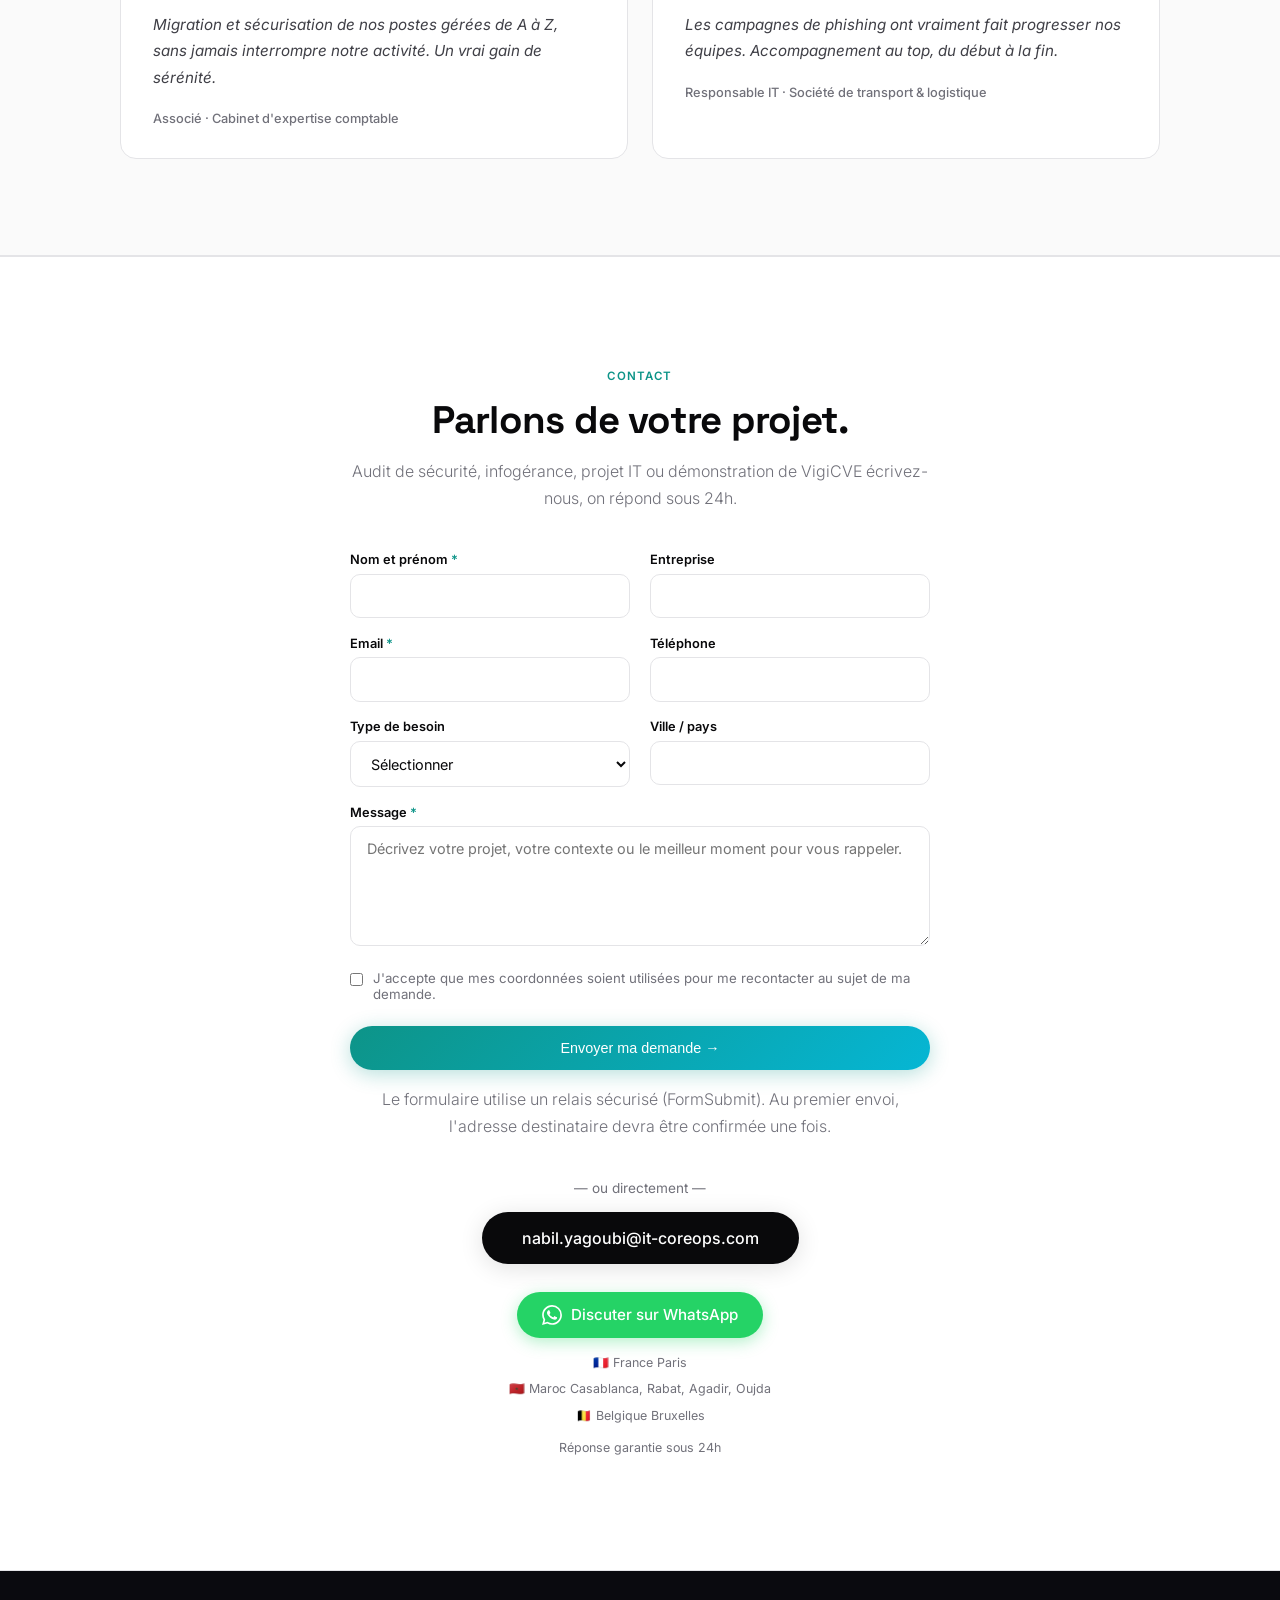
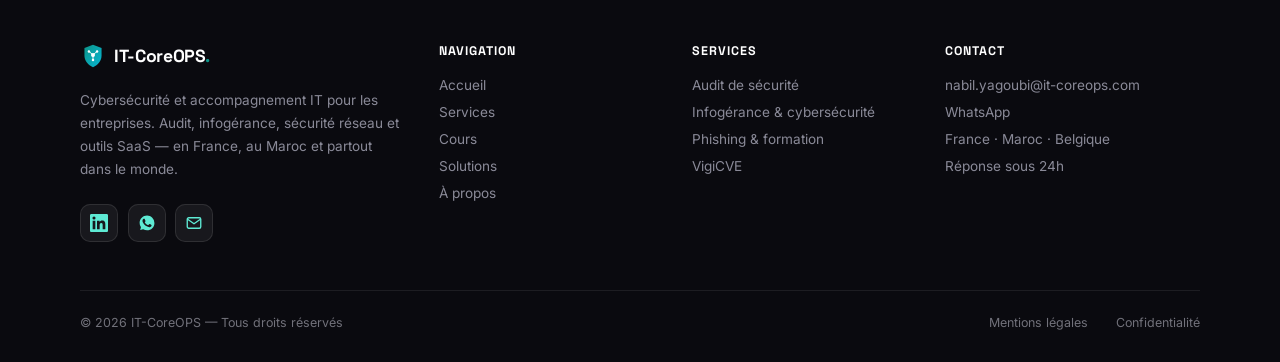
==== commit c97e3119: "Ajoute la page Agents IA IT (5 agents) reliée depuis le hub Solutions Nouvelle page agents-ia.html p" ====
--- a/index.html
+++ b/index.html
@@ -680,8 +680,8 @@
             <span class="stag stag-sky">Automatisation</span>
             <span class="stag stag-green">Support IT</span>
           </div>
-          <a href="#contact" class="pcard-link">
-            Être notifié →
+          <a href="agents-ia.html" class="pcard-link">
+            Découvrir les agents →
           </a>
         </div>
       </div>
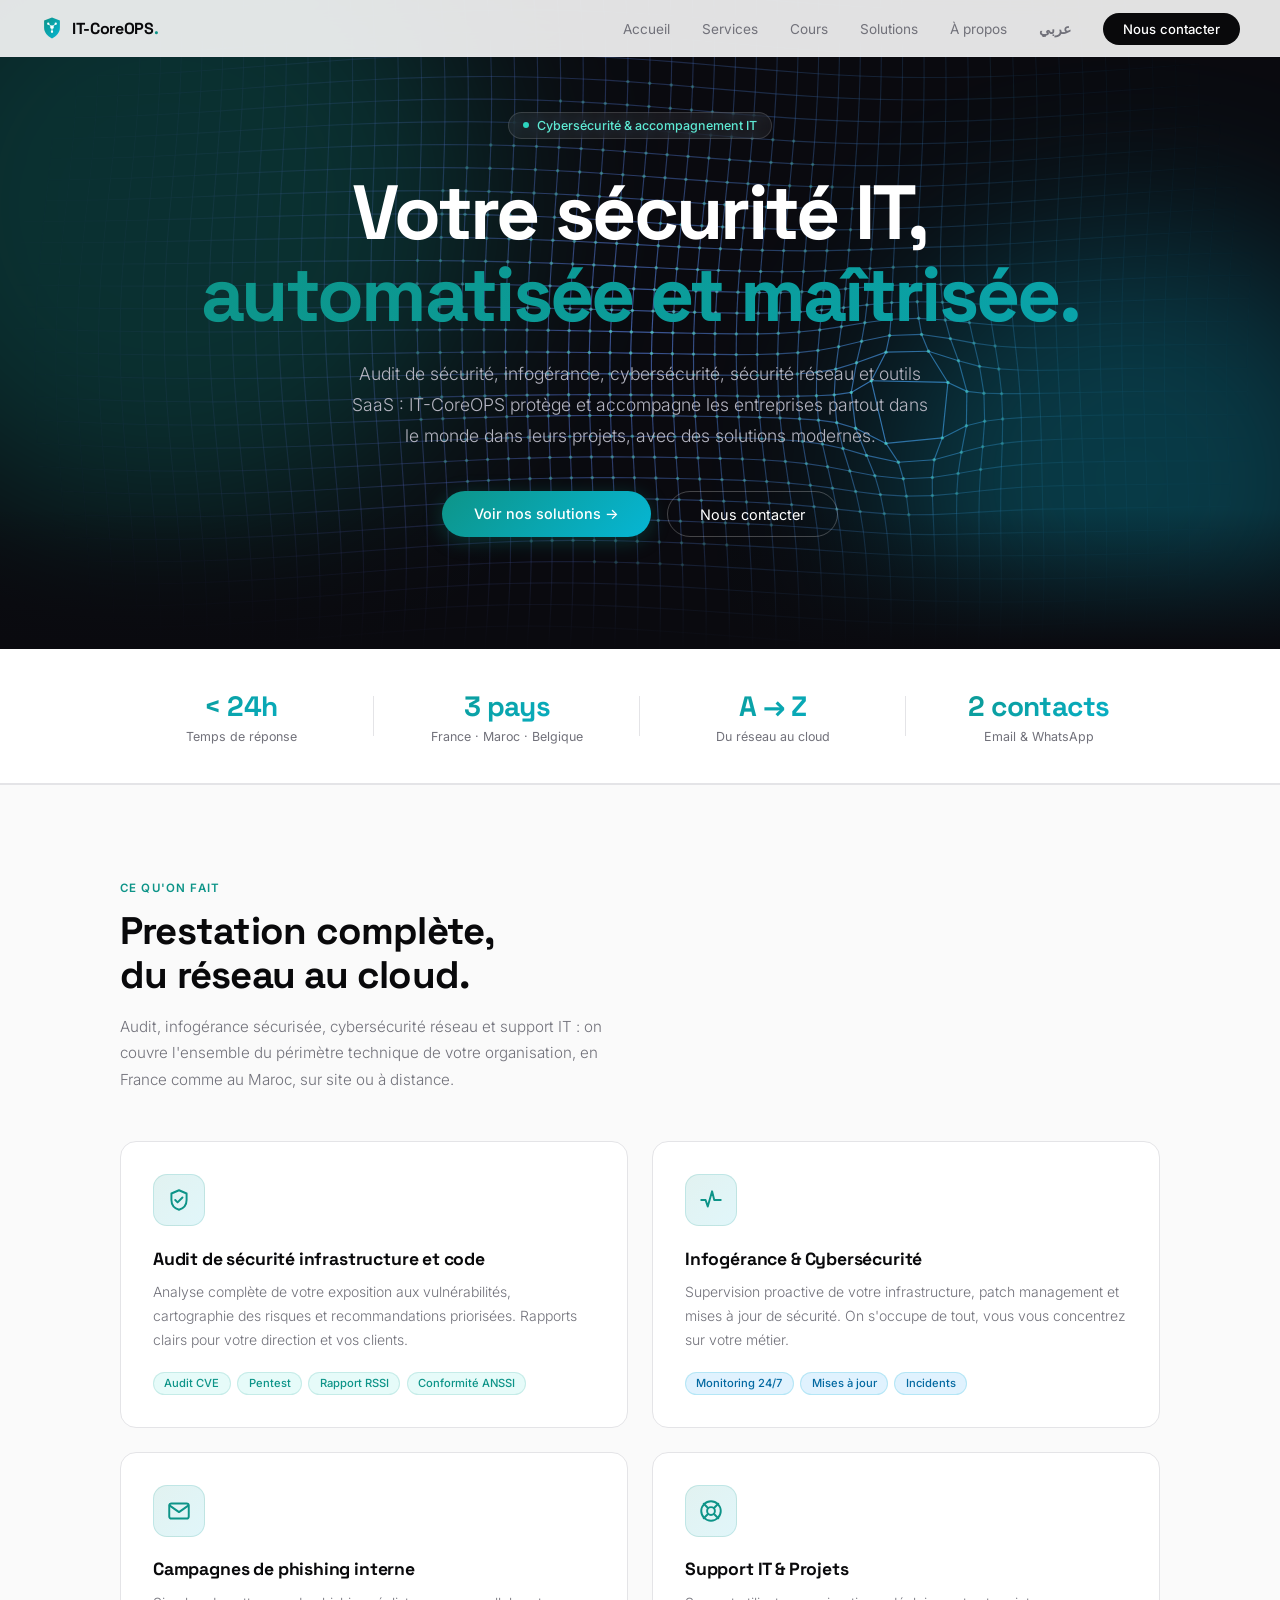
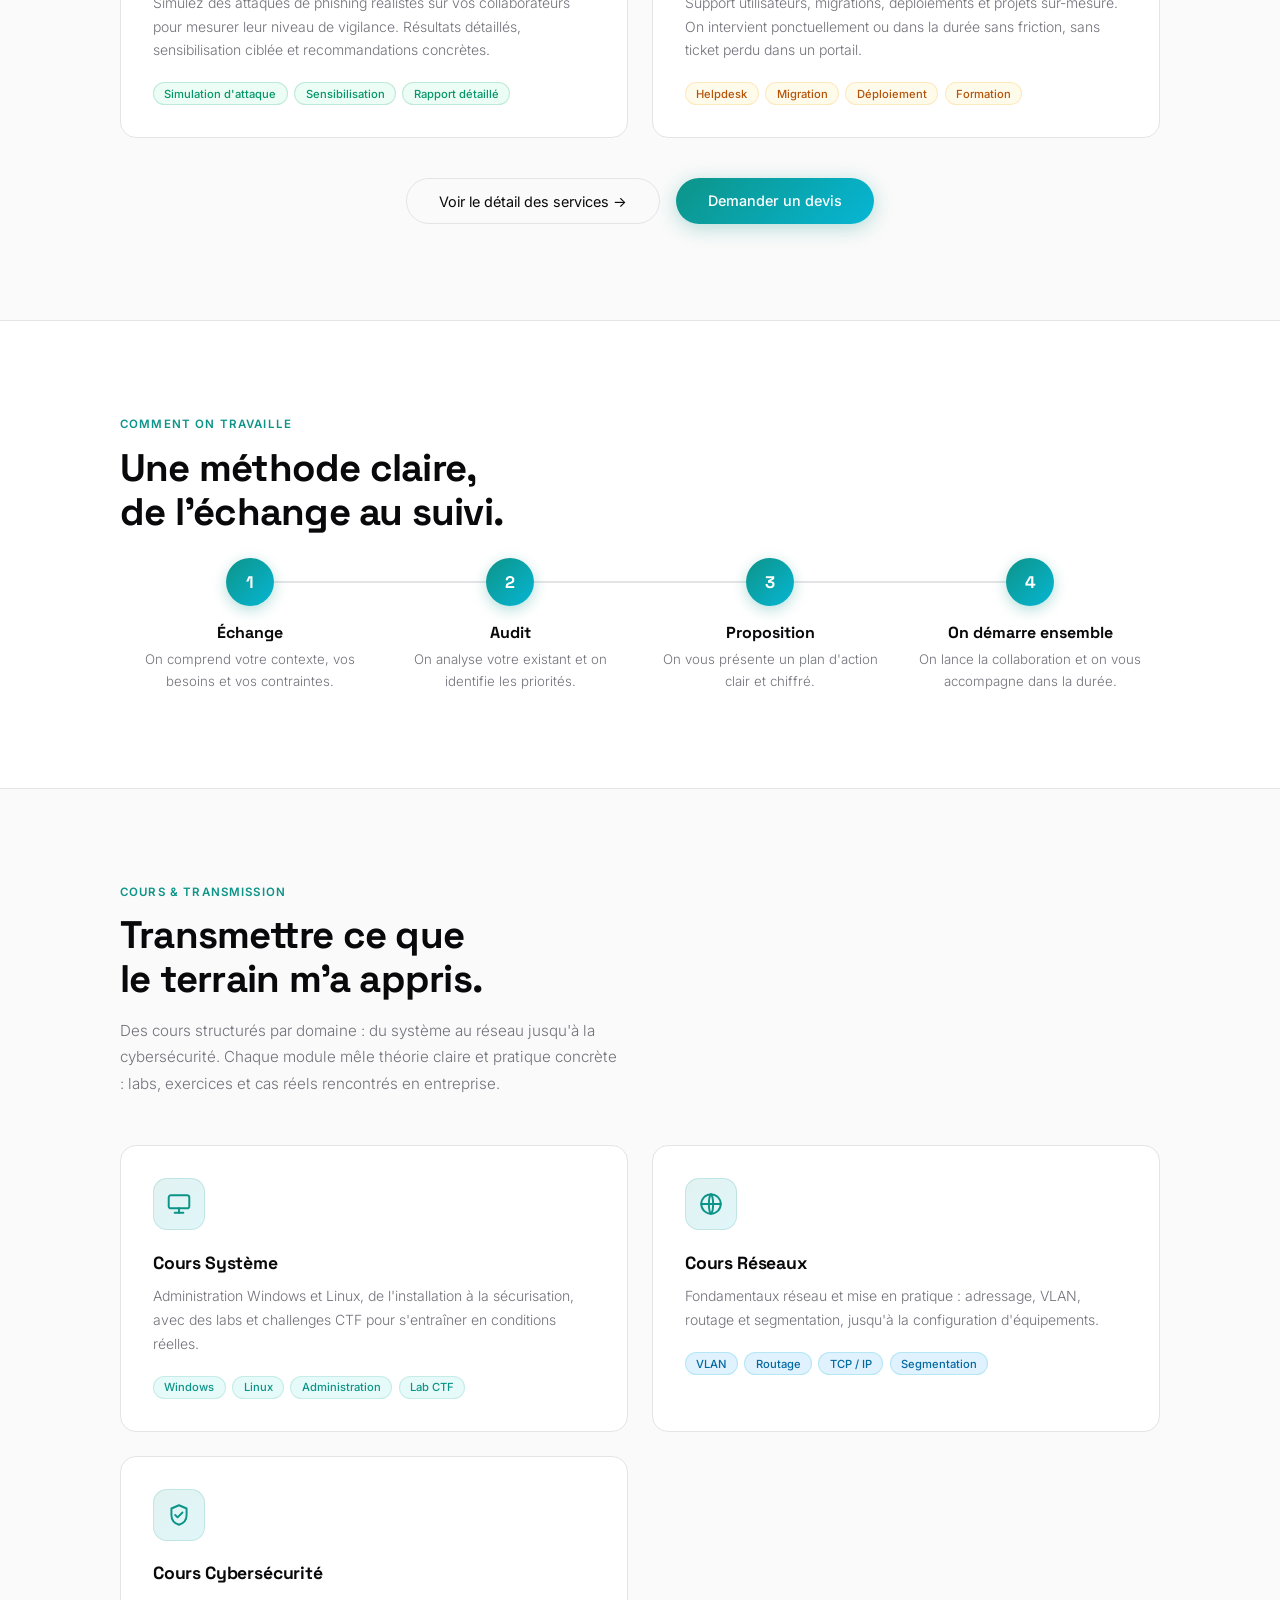
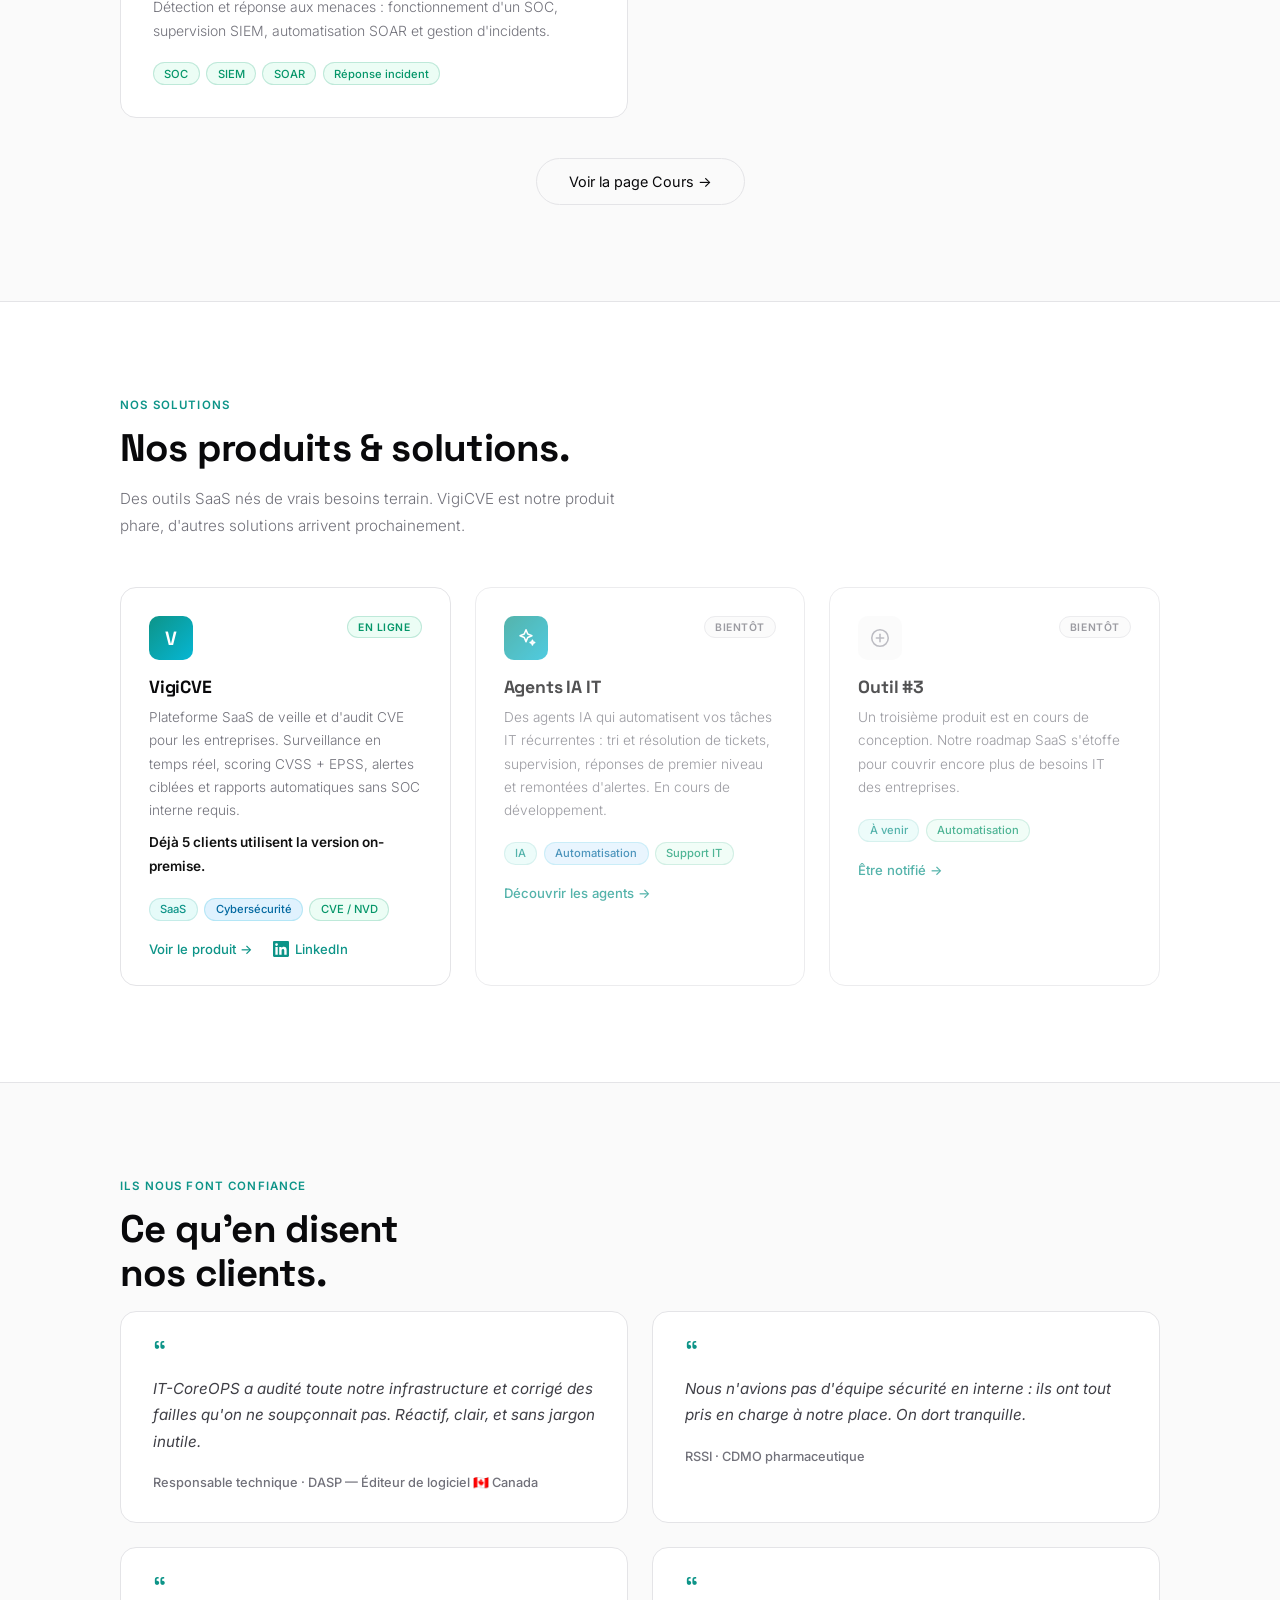
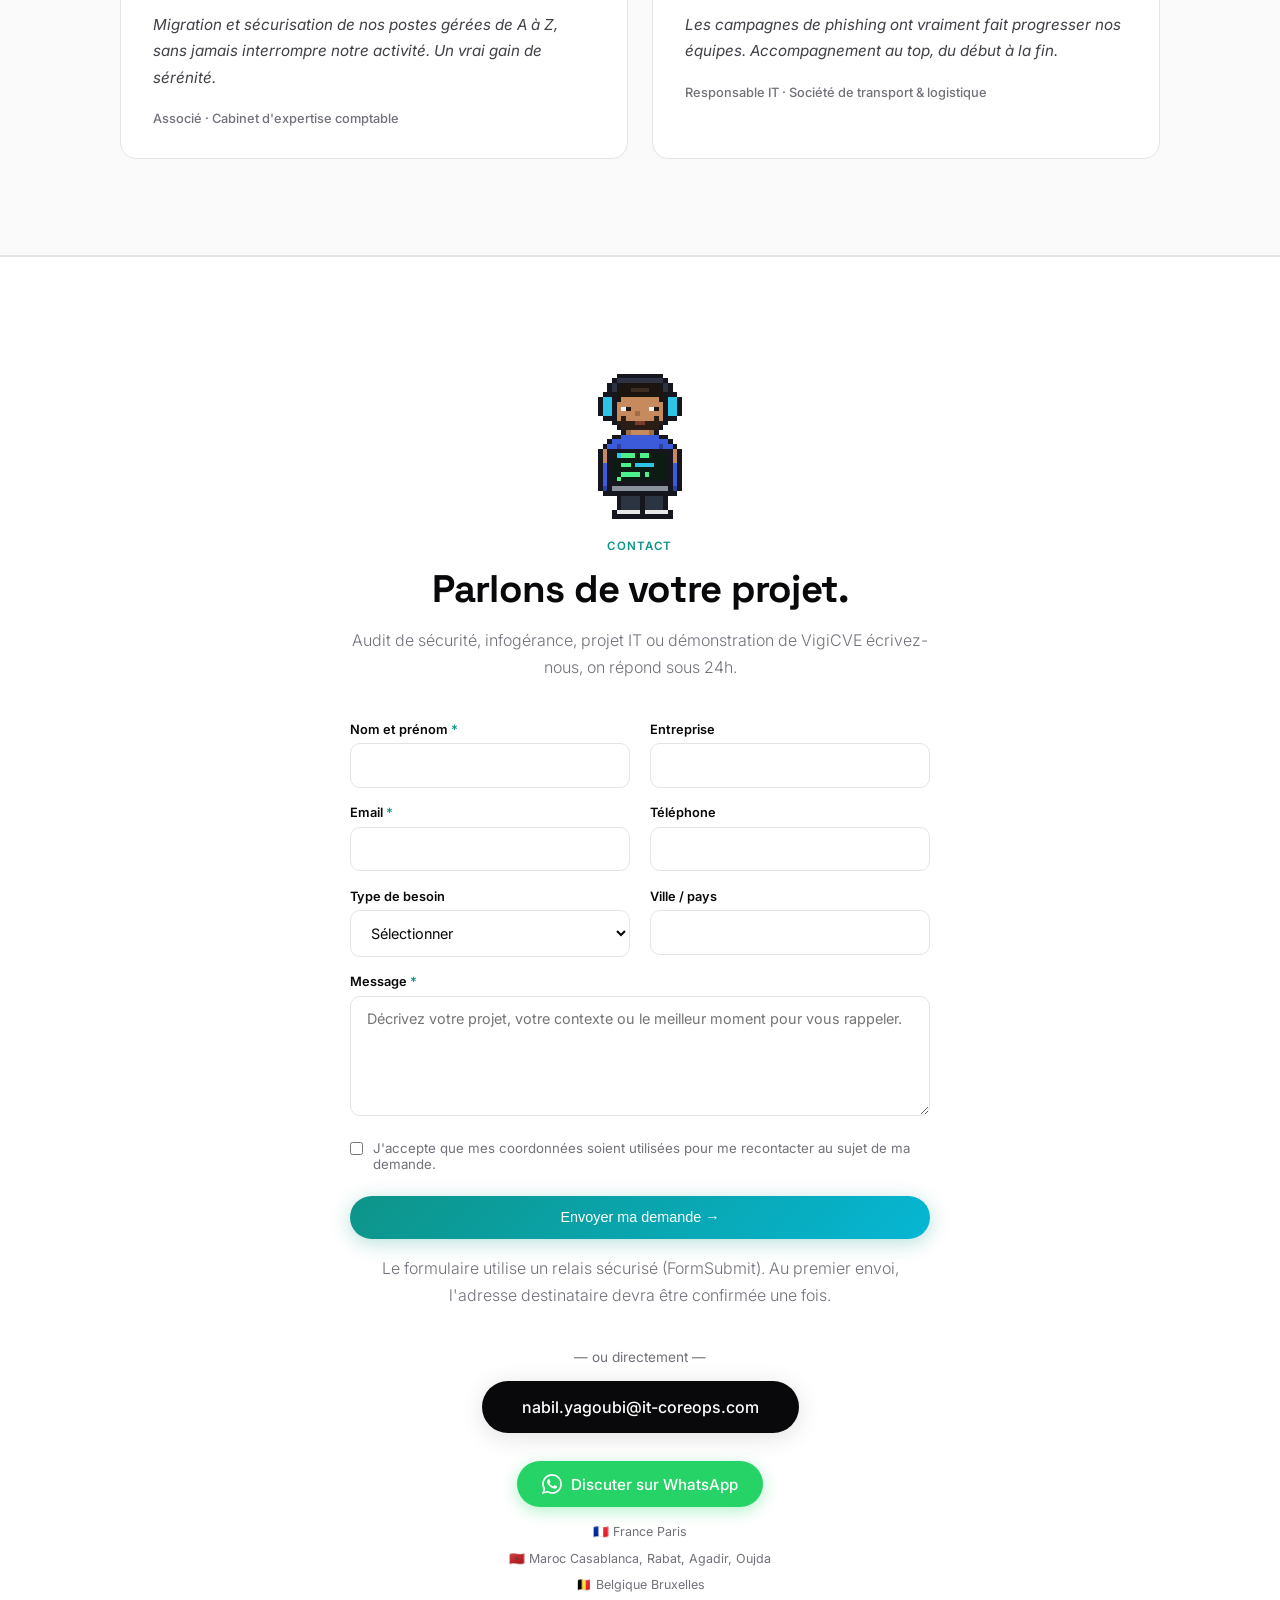
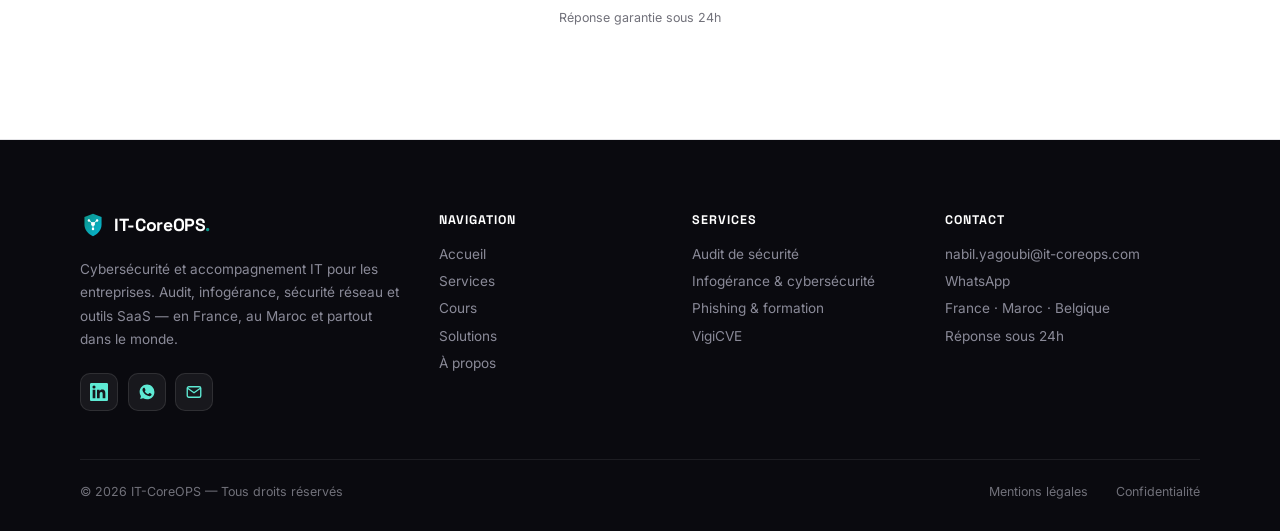
==== commit 40e275f5: "Ajoute le mascotte au-dessus de la section contact de l'accueil Co-Authored-By: Claude Opus 4.8 <nor" ====
--- a/index.html
+++ b/index.html
@@ -746,6 +746,7 @@
 <!-- CONTACT -->
 <section class="cta-section" id="contact" style="border-top:1px solid var(--border)">
   <div class="cta-inner">
+    <img src="mascotte.png" alt="Illustration IT-CoreOPS — votre interlocuteur IT" width="112" style="image-rendering:pixelated;display:block;margin:0 auto 1.25rem" />
     <div class="eyebrow">Contact</div>
     <h2 class="section-h">Parlons de votre projet.</h2>
     <p>Audit de sécurité, infogérance, projet IT ou démonstration de VigiCVE écrivez-nous, on répond sous 24h.</p>
